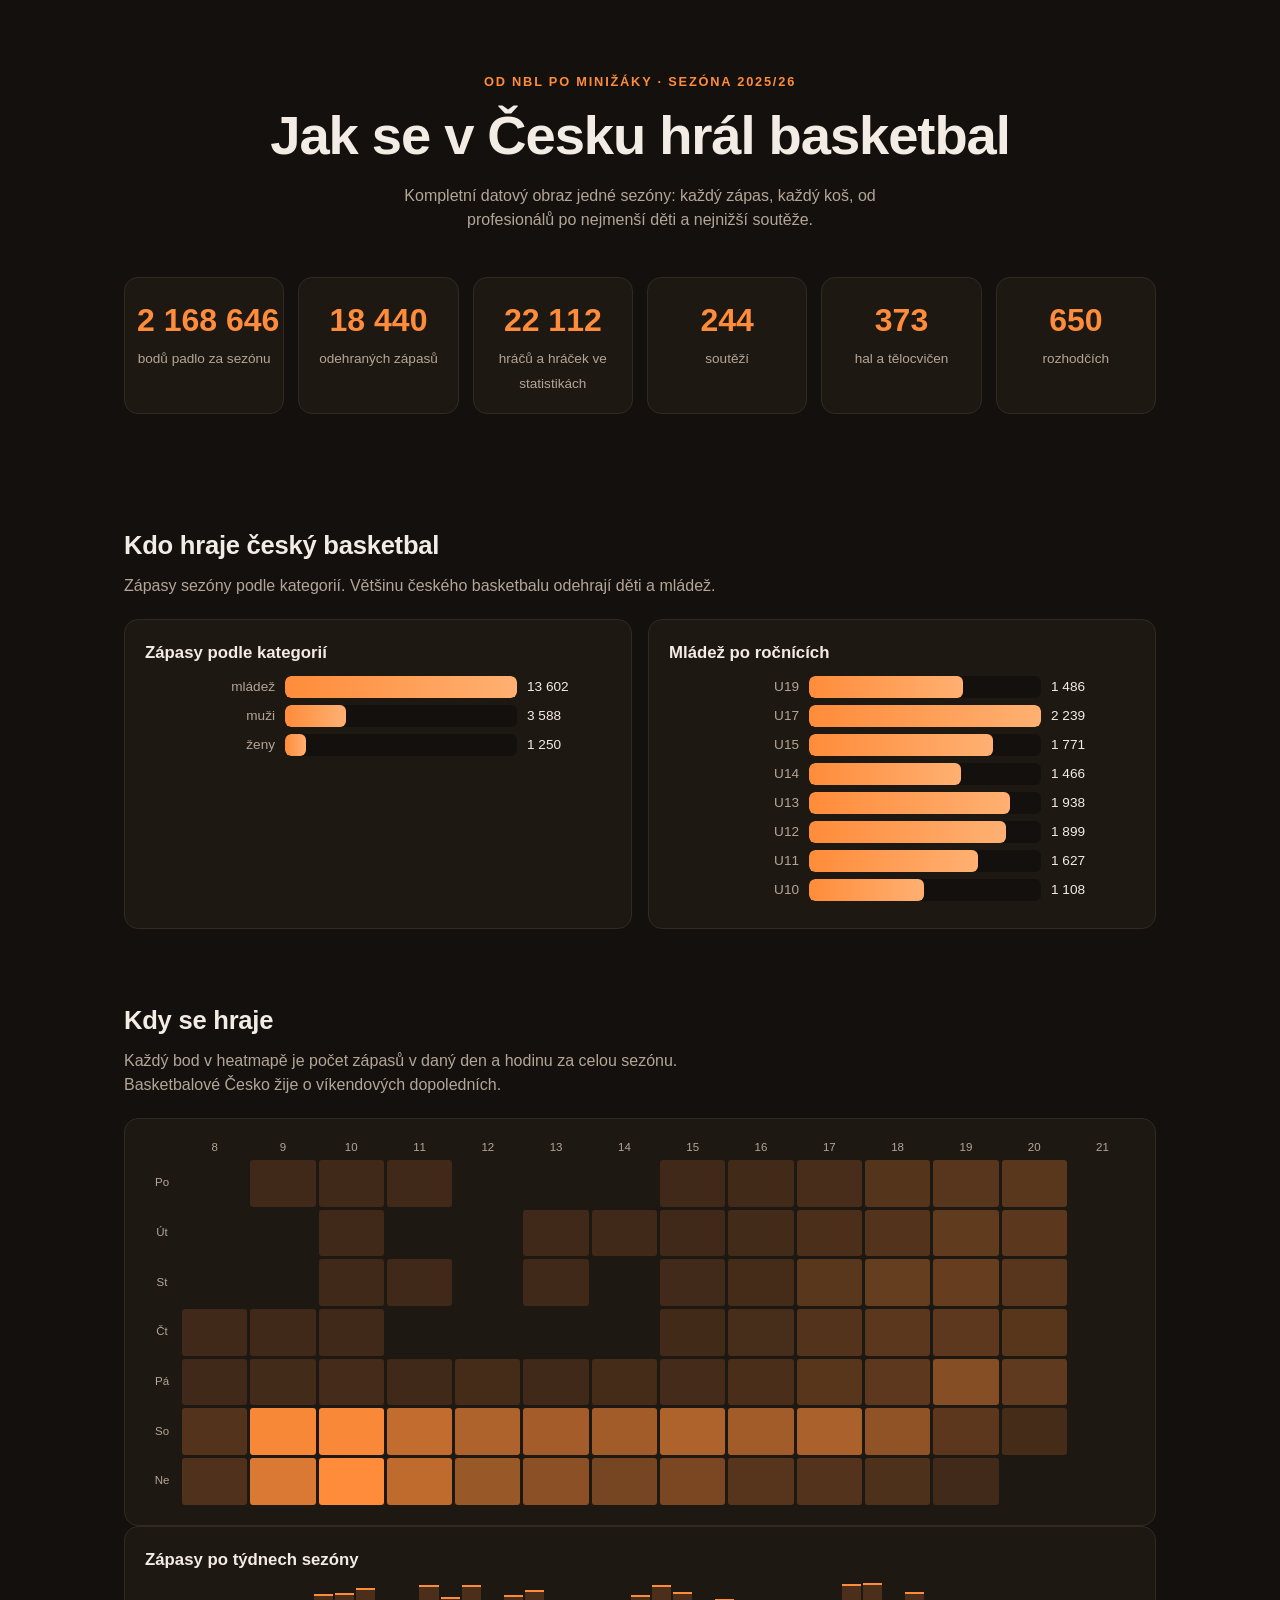
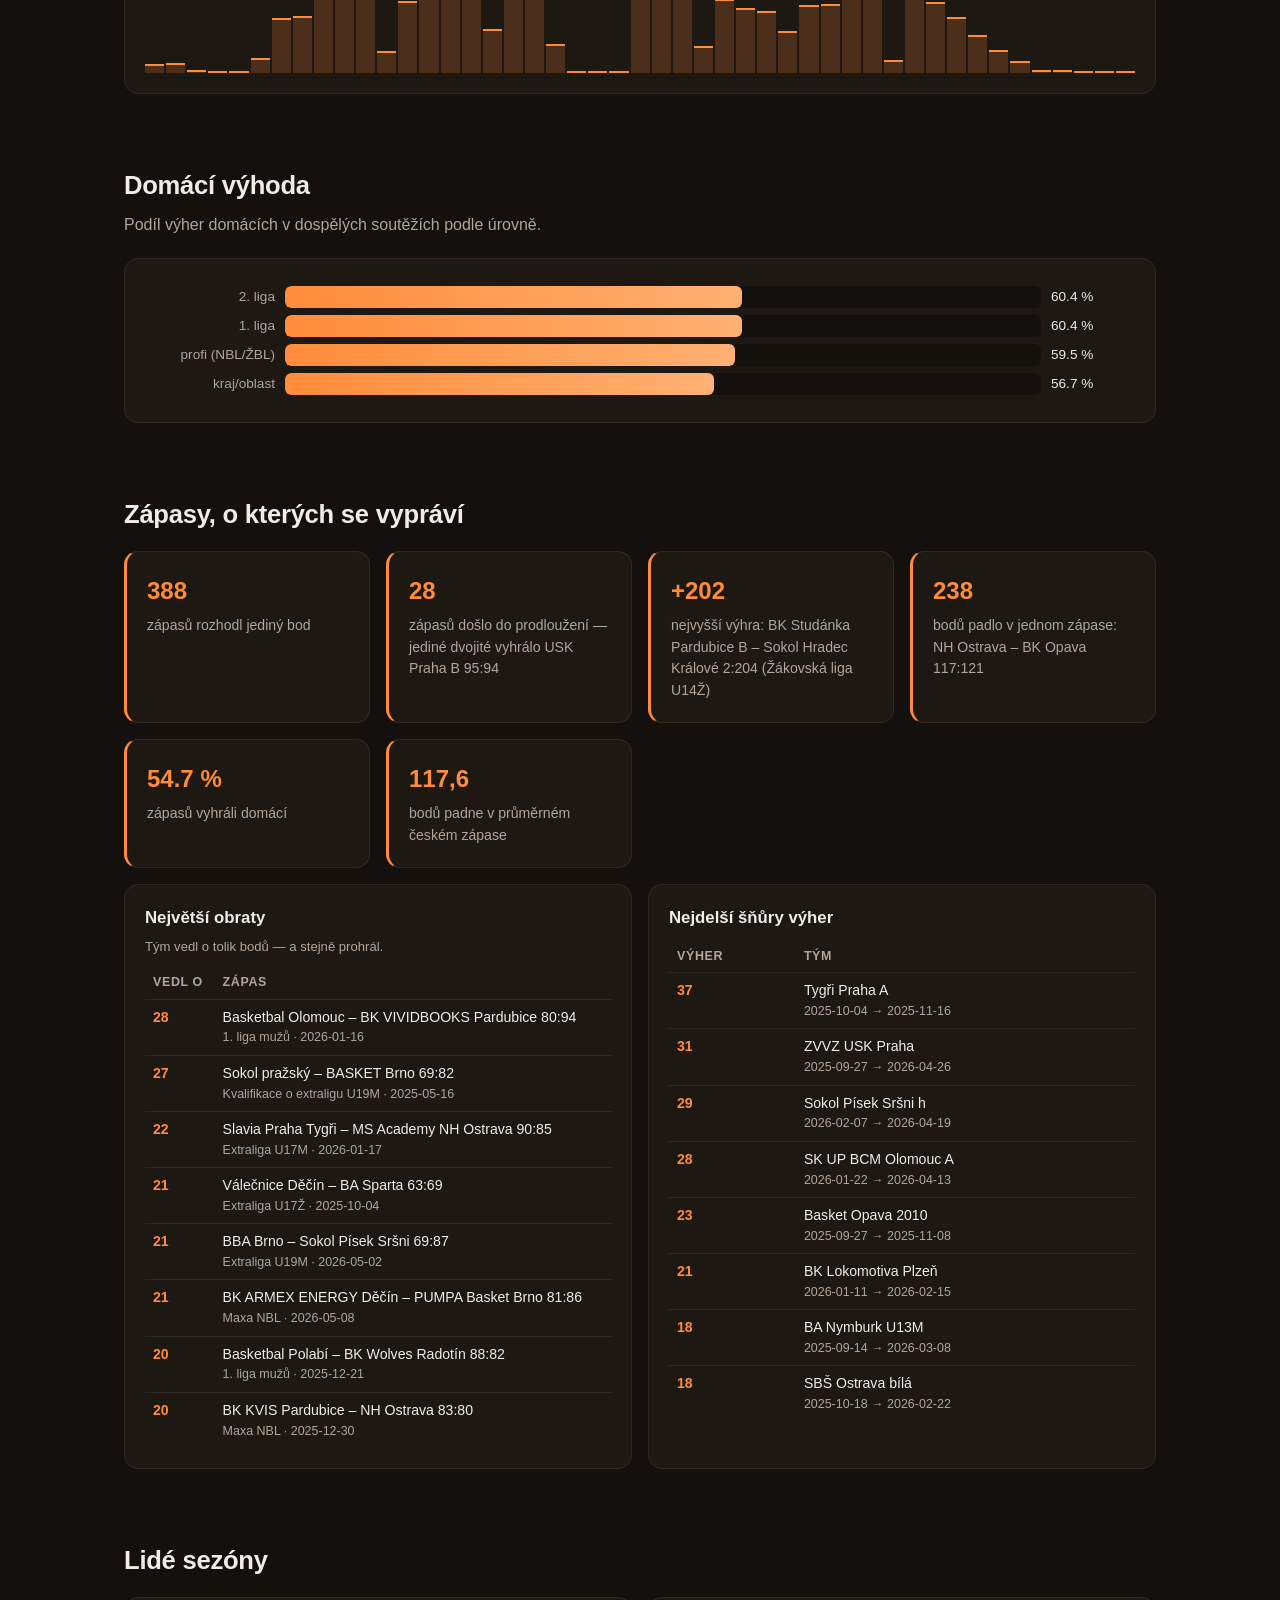
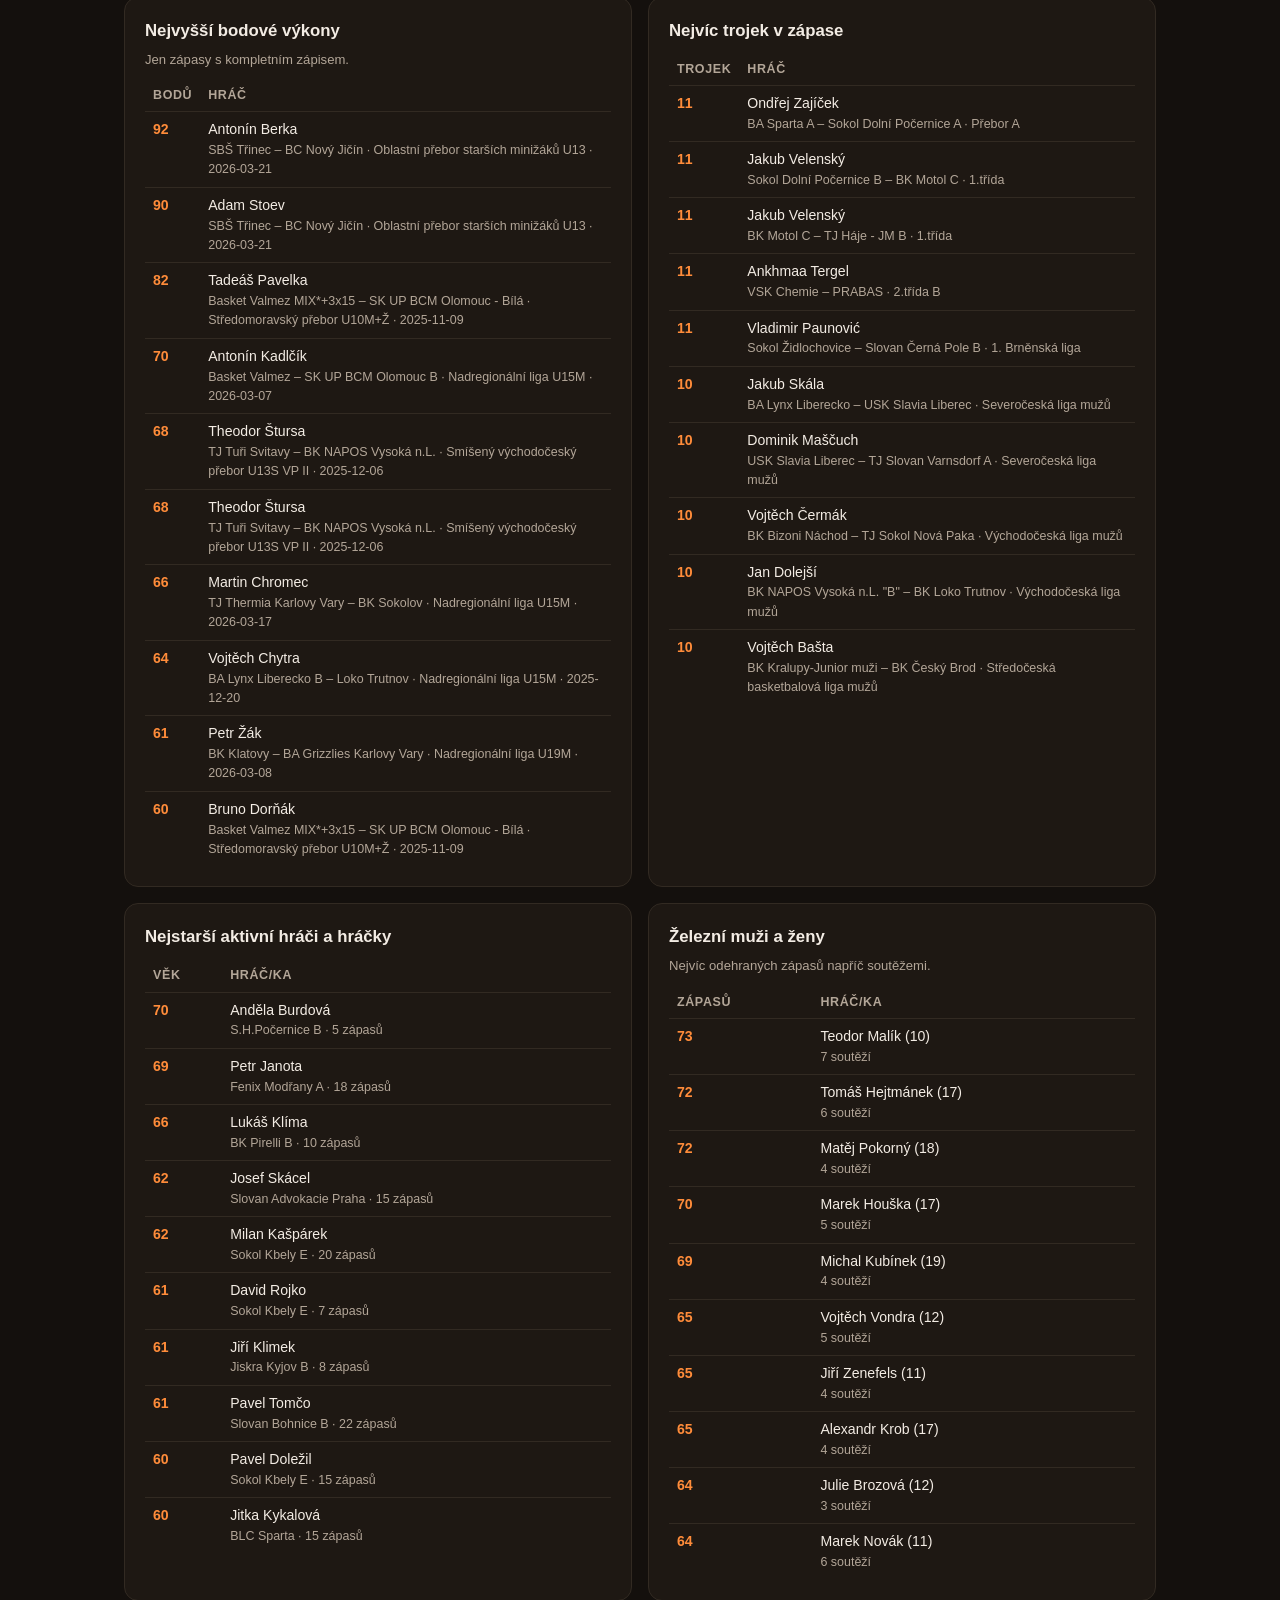
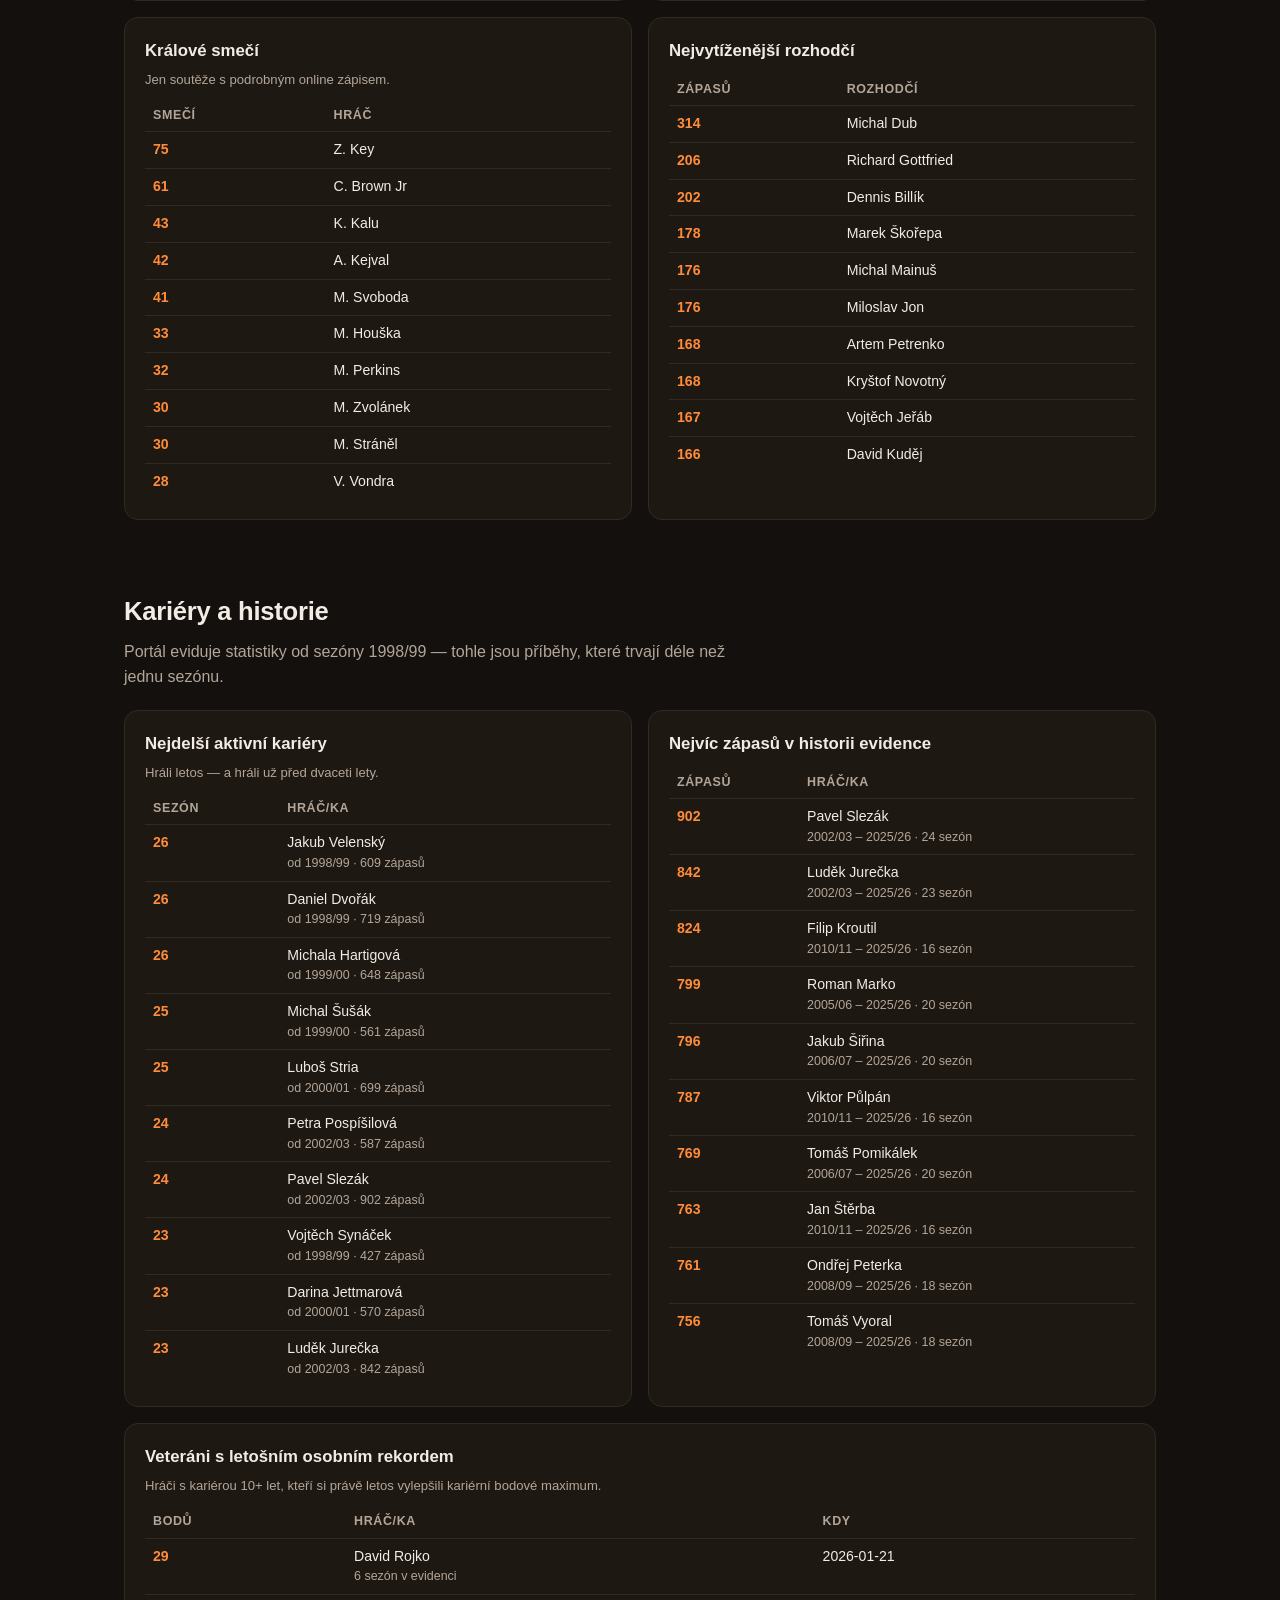
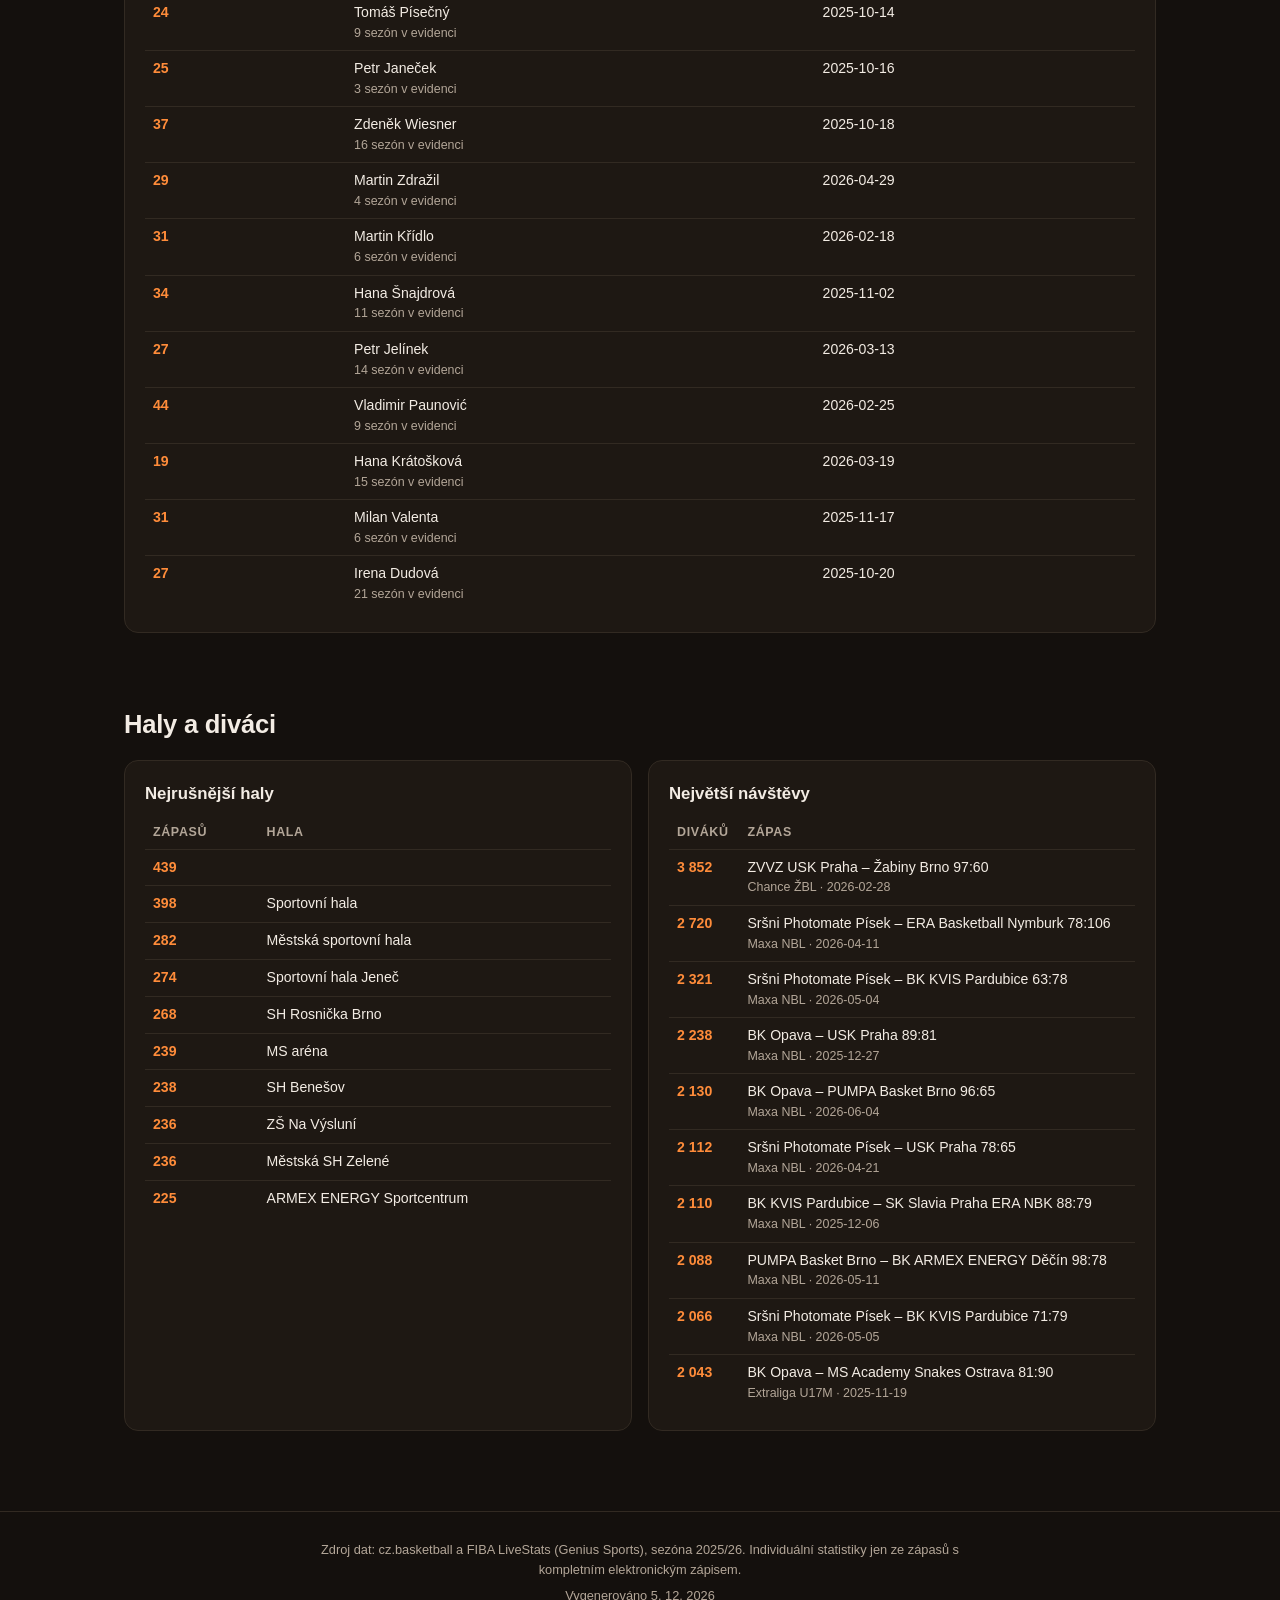
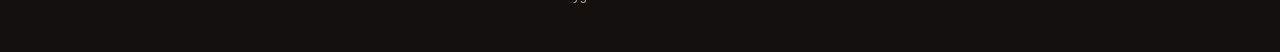
==== web/index.html @ a2c29bc5 "Hide federation-data sections until data arrives Co-Authored-By: Claude Fable 5 <noreply@anthropic.c" ====
<!DOCTYPE html>
<html lang="cs">
<head>
<meta charset="UTF-8">
<meta name="viewport" content="width=device-width, initial-scale=1">
<title>Česká basketbalová sezóna 2025/26 v datech</title>
<link rel="stylesheet" href="style.css">
</head>
<body>

<header class="hero">
  <p class="hero-kicker">Od NBL po minižáky · sezóna 2025/26</p>
  <h1>Jak se v Česku hrál basketbal</h1>
  <p class="hero-sub">Kompletní datový obraz jedné sezóny: každý zápas, každý koš,
     od profesionálů po nejmenší děti a nejnižší soutěže.</p>
  <div class="bignums" id="bignums"></div>
</header>

<main>

<section id="kategorie">
  <h2>Kdo hraje český basketbal</h2>
  <p class="section-note">Zápasy sezóny podle kategorií. Většinu českého basketbalu
     odehrají děti a mládež.</p>
  <div class="split">
    <div id="cat-bars" class="card"></div>
    <div id="youth-bars" class="card"></div>
  </div>
</section>

<section id="rytmus">
  <h2>Kdy se hraje</h2>
  <p class="section-note">Každý bod v heatmapě je počet zápasů v daný den a hodinu
     za celou sezónu. Basketbalové Česko žije o víkendových dopoledních.</p>
  <div class="card" id="heatmap"></div>
  <div class="card" id="weeks"></div>
</section>

<section id="domaci">
  <h2>Domácí výhoda</h2>
  <p class="section-note">Podíl výher domácích v dospělých soutěžích podle úrovně.</p>
  <div class="card" id="homeadv"></div>
</section>

<section id="kuriozity">
  <h2>Zápasy, o kterých se vypráví</h2>
  <div class="cards3" id="curio-cards"></div>
  <div class="split">
    <div class="card"><h3>Největší obraty</h3><p class="table-note">Tým vedl o tolik bodů — a stejně prohrál.</p><div id="tbl-obraty"></div></div>
    <div class="card"><h3>Nejdelší šňůry výher</h3><div id="tbl-snury"></div></div>
  </div>
</section>

<section id="lide">
  <h2>Lidé sezóny</h2>
  <div class="split">
    <div class="card"><h3>Nejvyšší bodové výkony</h3><p class="table-note">Jen zápasy s kompletním zápisem.</p><div id="tbl-vykony"></div></div>
    <div class="card"><h3>Nejvíc trojek v zápase</h3><div id="tbl-trojky"></div></div>
  </div>
  <div class="split">
    <div class="card"><h3>Nejstarší aktivní hráči a hráčky</h3><div id="tbl-nejstarsi"></div></div>
    <div class="card"><h3>Železní muži a ženy</h3><p class="table-note">Nejvíc odehraných zápasů napříč soutěžemi.</p><div id="tbl-zelezni"></div></div>
  </div>
  <div class="split">
    <div class="card"><h3>Králové smečí</h3><p class="table-note">Jen soutěže s podrobným online zápisem.</p><div id="tbl-smece"></div></div>
    <div class="card"><h3>Nejvytíženější rozhodčí</h3><div id="tbl-rozhodci"></div></div>
  </div>
</section>

<section id="kariery" hidden>
  <h2>Kariéry a historie</h2>
  <p class="section-note">Portál eviduje statistiky od sezóny 1998/99 — tohle jsou
     příběhy, které trvají déle než jednu sezónu.</p>
  <div class="split">
    <div class="card"><h3>Nejdelší aktivní kariéry</h3><p class="table-note">Hráli letos — a hráli už před dvaceti lety.</p><div id="tbl-kariery"></div></div>
    <div class="card"><h3>Nejvíc zápasů v historii evidence</h3><div id="tbl-historie"></div></div>
  </div>
  <div class="card" style="margin-top:16px"><h3>Veteráni s letošním osobním rekordem</h3><p class="table-note">Hráči s kariérou 10+ let, kteří si právě letos vylepšili kariérní bodové maximum.</p><div id="tbl-rekordy"></div></div>
</section>

<section id="prostredi">
  <h2>Haly a diváci</h2>
  <div class="split">
    <div class="card"><h3>Nejrušnější haly</h3><div id="tbl-haly"></div></div>
    <div class="card"><h3>Největší návštěvy</h3><div id="tbl-navstevnost"></div></div>
  </div>
</section>

<!-- Sekce čekající na data od ČBF — skrytá do doby, než data dorazí.
     Pro zobrazení smazat atribut hidden. -->
<section id="federace" class="pending" hidden>
  <h2>Připraveno na data od federace</h2>
  <p class="section-note">Tyhle kapitoly čekají na podklady z ČBF — jakmile dorazí,
     web je zobrazí.</p>
  <div class="cards3">
    <div class="card ghost"><h3>Demografie</h3><p>Registrovaní hráči podle věku, pohlaví a kraje. Kde basketbal roste a kde mizí.</p></div>
    <div class="card ghost"><h3>Přestupy</h3><p>Mapa basketbalové migrace: jak se hráči stěhují mezi kluby a kraji.</p></div>
    <div class="card ghost"><h3>Rozhodčí</h3><p>Kolik jich je, jak stárnou a kdo píská nejvíc.</p></div>
  </div>
</section>

</main>

<footer>
  <p>Zdroj dat: cz.basketball a FIBA LiveStats (Genius Sports), sezóna 2025/26.
     Individuální statistiky jen ze zápasů s kompletním elektronickým zápisem.</p>
  <p id="generated"></p>
</footer>

<script src="data.js"></script>
<script src="app.js"></script>
</body>
</html>
---- web/style.css ----
/* Česká basketbalová sezóna 2025/26 v datech */
:root {
  --bg: #14100d;
  --bg-card: #1e1813;
  --bg-ghost: #191410;
  --ink: #f3ece4;
  --ink-dim: #b3a698;
  --accent: #ff8c3a;
  --accent-soft: #ff8c3a33;
  --line: #322a22;
  --radius: 14px;
}

* { box-sizing: border-box; margin: 0; padding: 0; }

body {
  background: var(--bg);
  color: var(--ink);
  font-family: -apple-system, BlinkMacSystemFont, "Segoe UI", Roboto, sans-serif;
  line-height: 1.55;
}

/* ---------- hero ---------- */
.hero {
  max-width: 1080px;
  margin: 0 auto;
  padding: 72px 24px 40px;
  text-align: center;
}
.hero-kicker {
  color: var(--accent);
  text-transform: uppercase;
  letter-spacing: .14em;
  font-size: .8rem;
  font-weight: 700;
  margin-bottom: 14px;
}
.hero h1 {
  font-size: clamp(2rem, 5vw, 3.4rem);
  line-height: 1.1;
  letter-spacing: -.02em;
}
.hero-sub {
  color: var(--ink-dim);
  max-width: 560px;
  margin: 18px auto 0;
}
.bignums {
  display: grid;
  grid-template-columns: repeat(auto-fit, minmax(150px, 1fr));
  gap: 14px;
  margin-top: 44px;
}
.bignum {
  background: var(--bg-card);
  border: 1px solid var(--line);
  border-radius: var(--radius);
  padding: 18px 12px;
}
.bignum b {
  display: block;
  font-size: clamp(1.4rem, 2.6vw, 2rem);
  color: var(--accent);
  font-variant-numeric: tabular-nums;
}
.bignum span { color: var(--ink-dim); font-size: .85rem; }

/* ---------- sekce ---------- */
main { max-width: 1080px; margin: 0 auto; padding: 0 24px 80px; }
section { margin-top: 72px; }
h2 { font-size: 1.6rem; letter-spacing: -.01em; }
.section-note { color: var(--ink-dim); margin: 8px 0 20px; max-width: 640px; }
h3 { font-size: 1.05rem; margin-bottom: 10px; }
.table-note { color: var(--ink-dim); font-size: .82rem; margin: -4px 0 10px; }

.card {
  background: var(--bg-card);
  border: 1px solid var(--line);
  border-radius: var(--radius);
  padding: 20px;
}
.split {
  display: grid;
  grid-template-columns: 1fr 1fr;
  gap: 16px;
  margin-top: 16px;
}
.cards3 {
  display: grid;
  grid-template-columns: repeat(auto-fit, minmax(240px, 1fr));
  gap: 16px;
  margin-top: 16px;
}
@media (max-width: 760px) { .split { grid-template-columns: 1fr; } }

/* ---------- bar chart ---------- */
.bar-row { display: grid; grid-template-columns: 130px 1fr 84px; gap: 10px; align-items: center; margin: 7px 0; }
.bar-label { font-size: .85rem; color: var(--ink-dim); text-align: right; overflow: hidden; text-overflow: ellipsis; white-space: nowrap; }
.bar-track { background: var(--bg); border-radius: 6px; height: 22px; overflow: hidden; }
.bar-fill { background: linear-gradient(90deg, var(--accent), #ffb072); height: 100%; border-radius: 6px; min-width: 2px; }
.bar-value { font-size: .85rem; font-variant-numeric: tabular-nums; }

/* ---------- heatmapa ---------- */
.heat-grid { display: grid; gap: 3px; font-size: .72rem; }
.heat-cell { aspect-ratio: 1.4; border-radius: 3px; background: var(--bg); }
.heat-label { color: var(--ink-dim); display: flex; align-items: center; justify-content: center; }

/* ---------- tabulky ---------- */
table { width: 100%; border-collapse: collapse; font-size: .88rem; }
th { text-align: left; color: var(--ink-dim); font-weight: 600; font-size: .78rem; text-transform: uppercase; letter-spacing: .05em; padding: 6px 8px; border-bottom: 1px solid var(--line); }
td { padding: 7px 8px; border-bottom: 1px solid var(--line); vertical-align: top; }
tr:last-child td { border-bottom: none; }
td.num { font-variant-numeric: tabular-nums; color: var(--accent); font-weight: 700; white-space: nowrap; }
td .sub { display: block; color: var(--ink-dim); font-size: .78rem; }

/* ---------- kuriozity karty ---------- */
.curio { border-left: 3px solid var(--accent); }
.curio b { font-size: 1.5rem; color: var(--accent); }
.curio p { color: var(--ink-dim); font-size: .88rem; margin-top: 6px; }

/* ---------- placeholder sekce ---------- */
.ghost { background: var(--bg-ghost); border-style: dashed; }
.ghost p { color: var(--ink-dim); font-size: .88rem; }
.pending h2::after { content: " ⏳"; }

footer {
  border-top: 1px solid var(--line);
  color: var(--ink-dim);
  font-size: .8rem;
  text-align: center;
  padding: 28px 24px 40px;
}
footer p { max-width: 640px; margin: 0 auto 6px; }
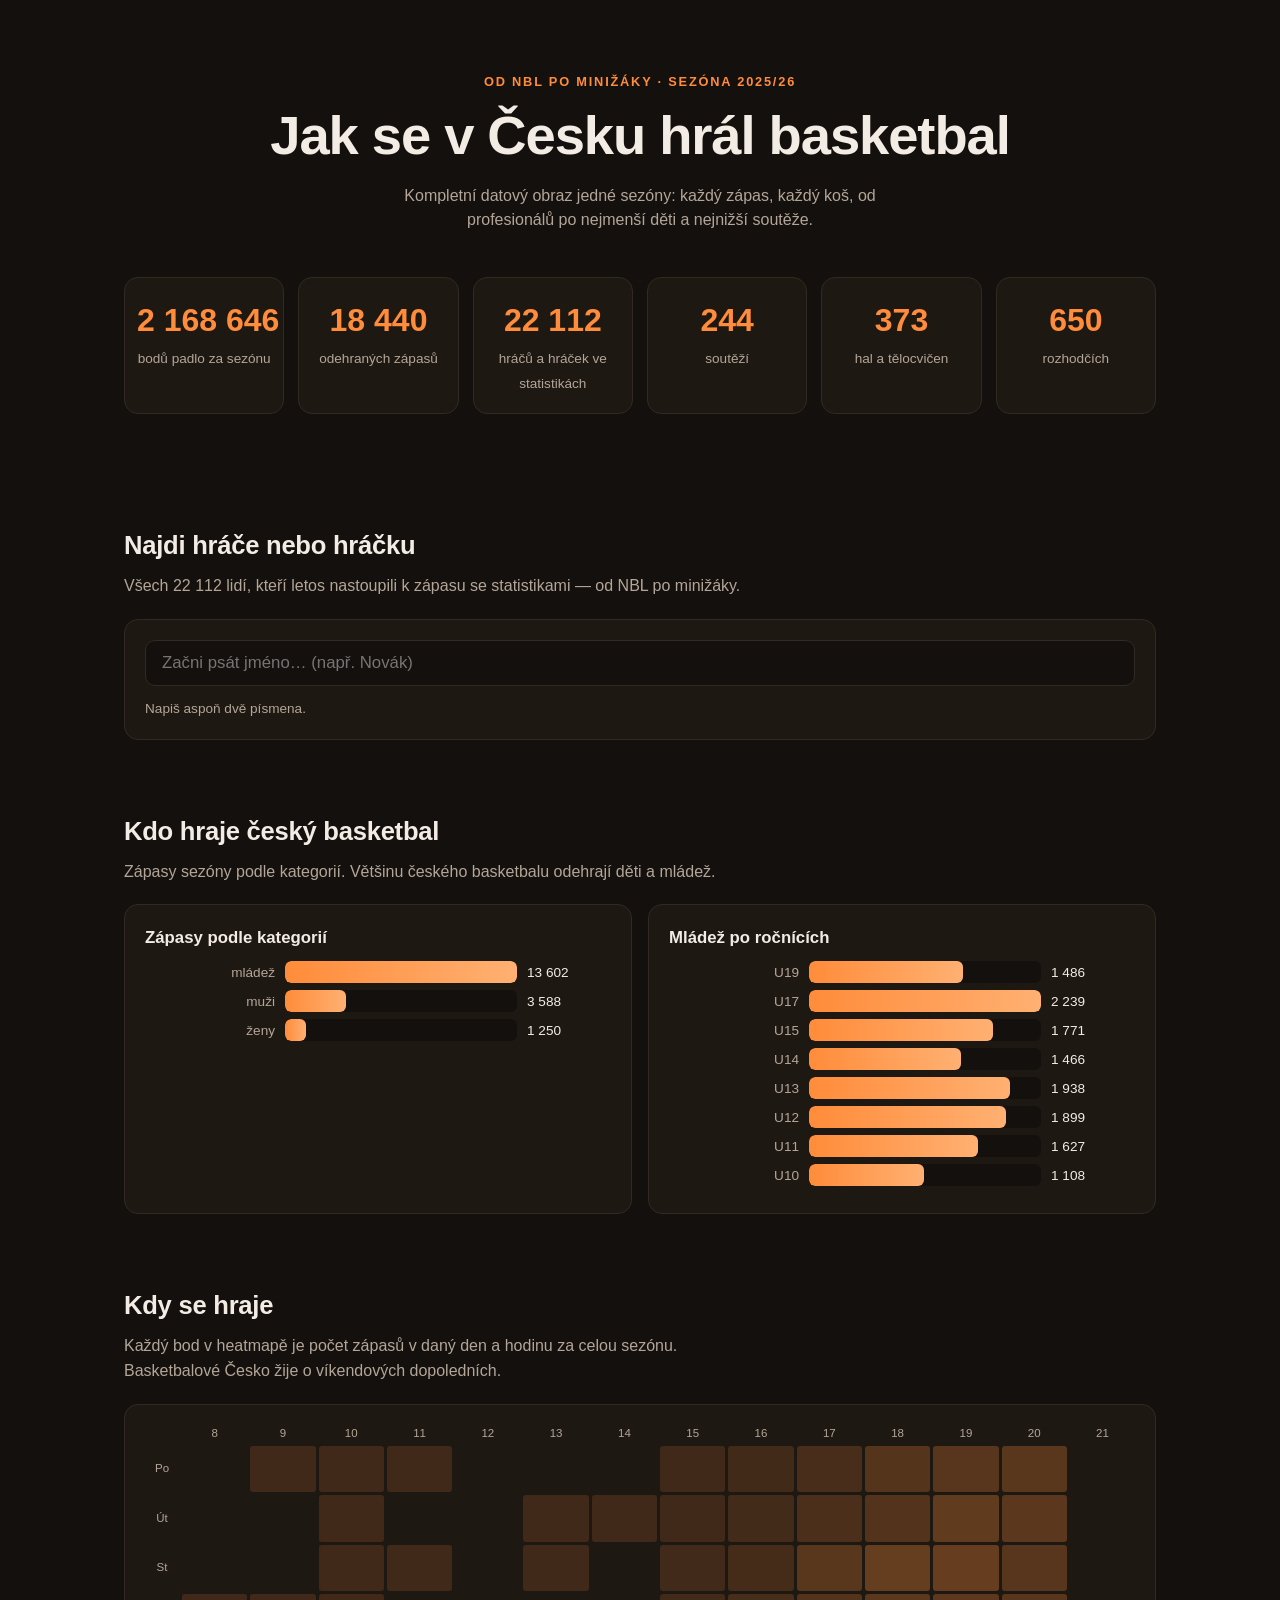
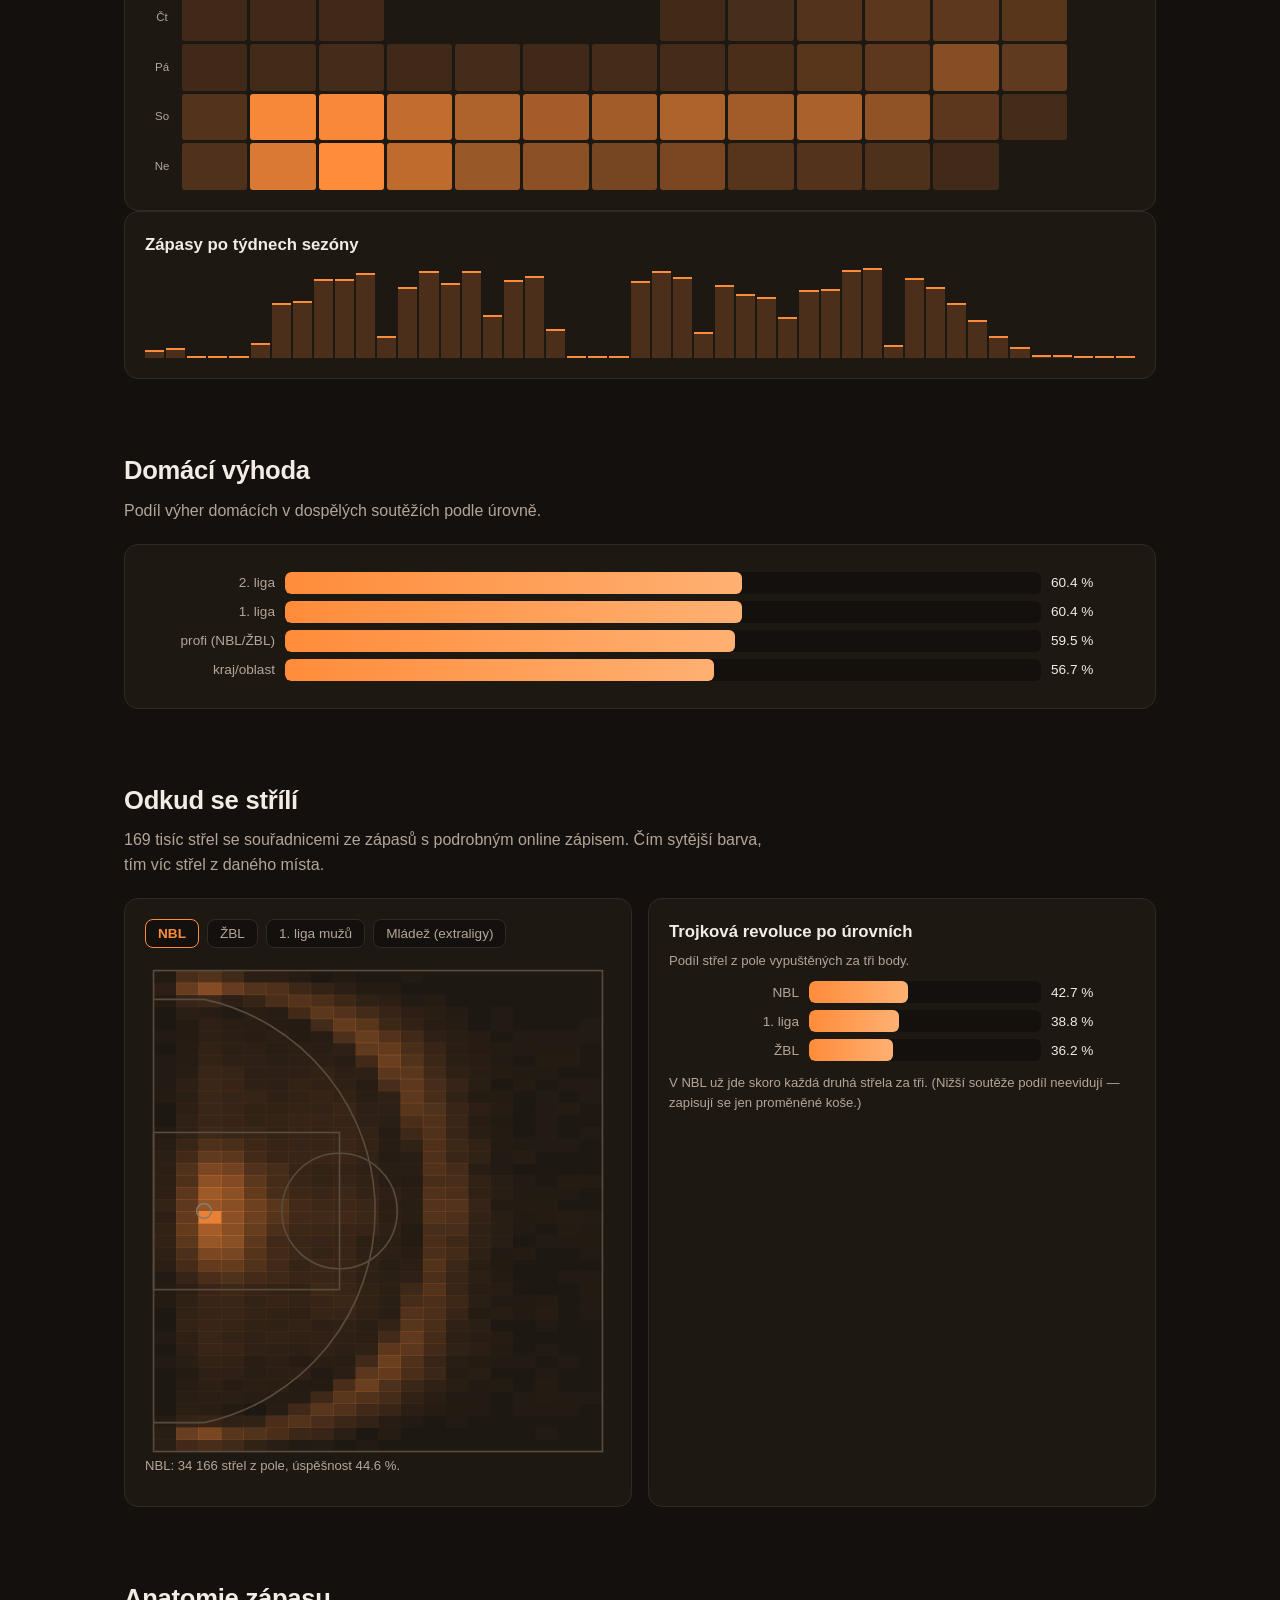
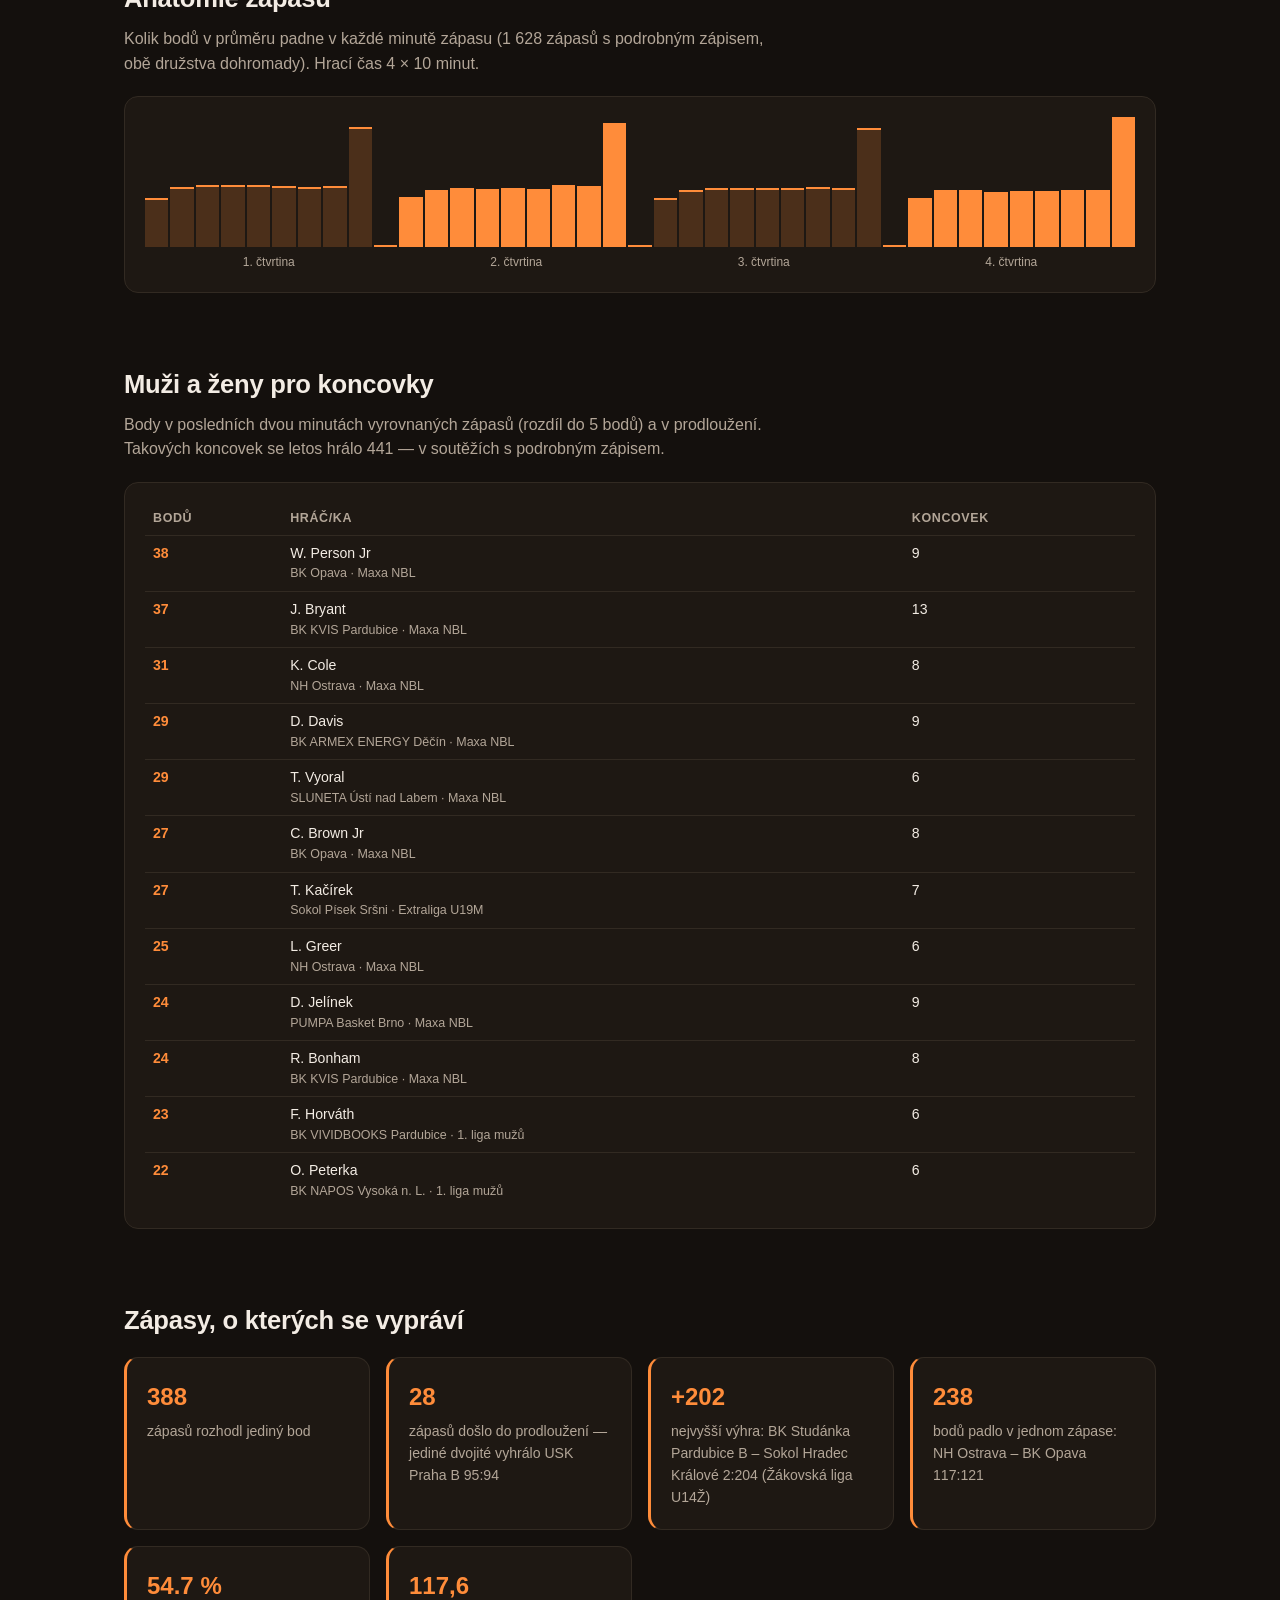
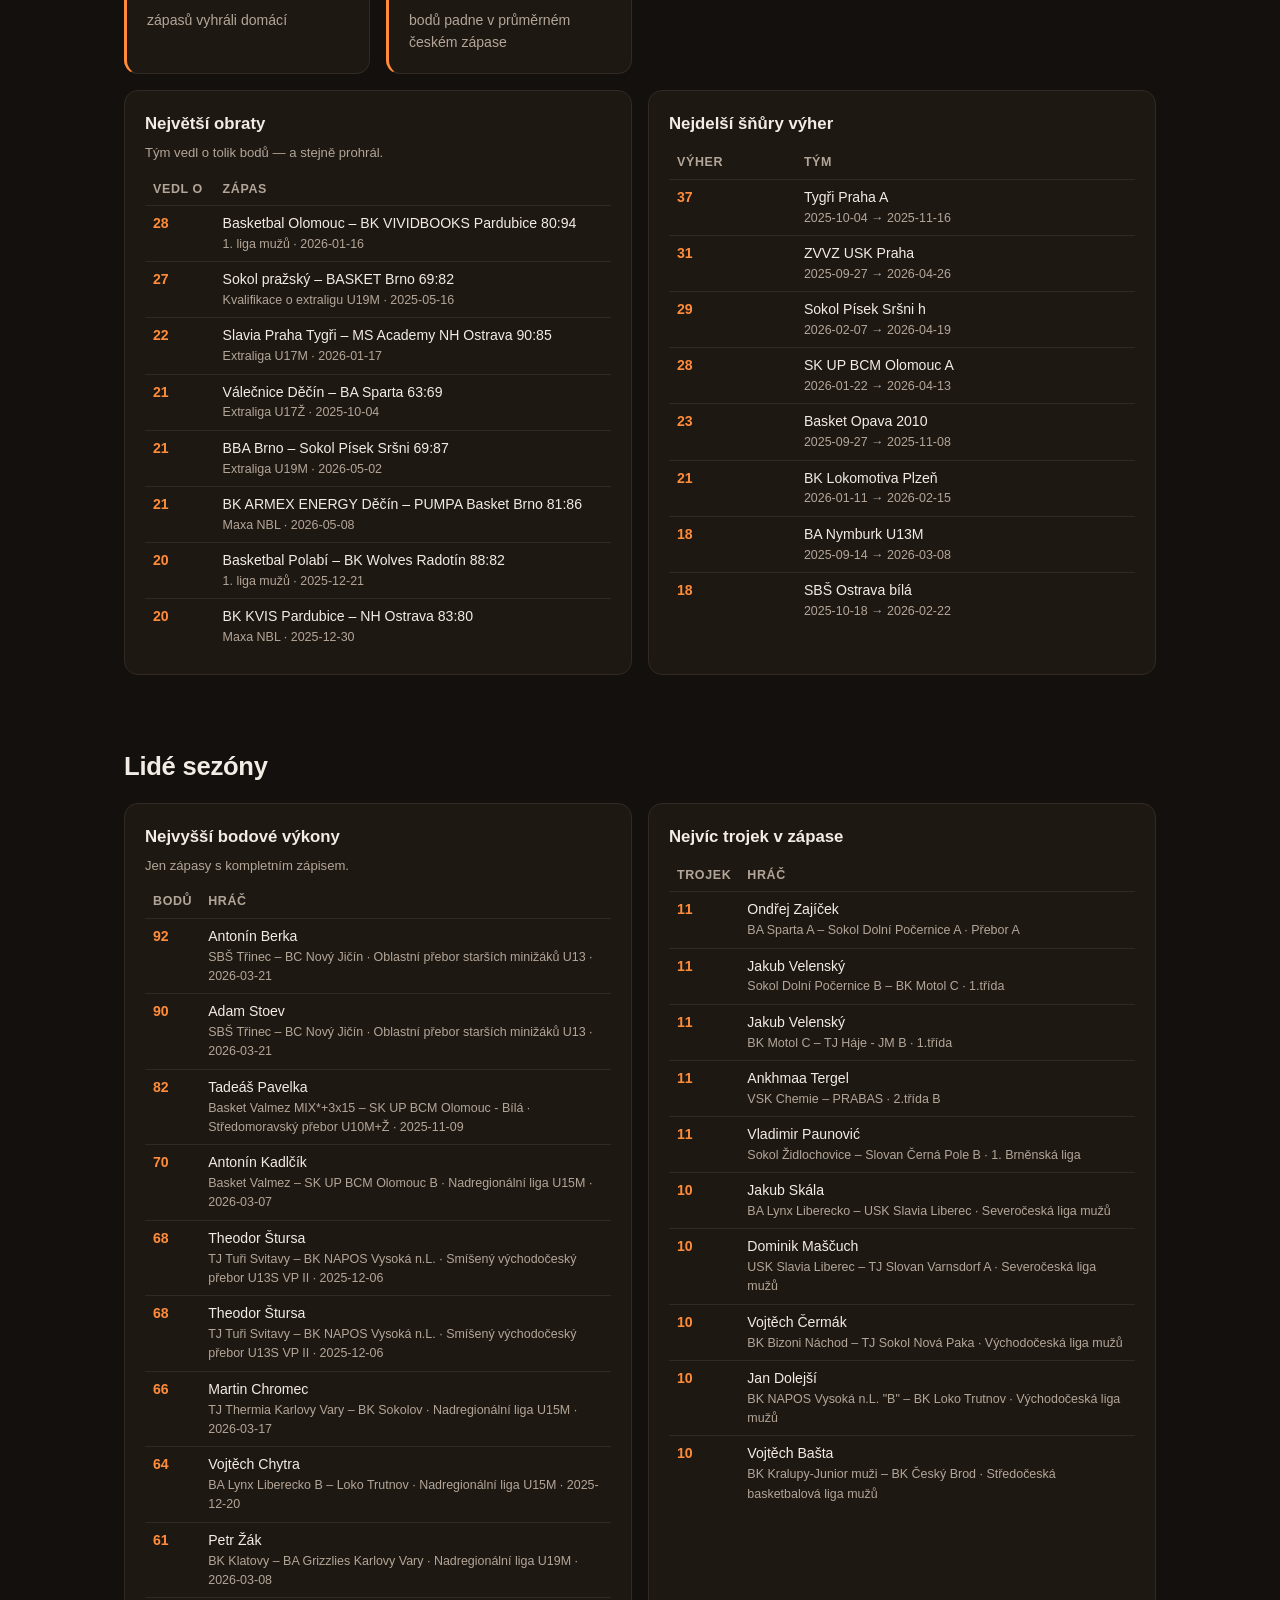
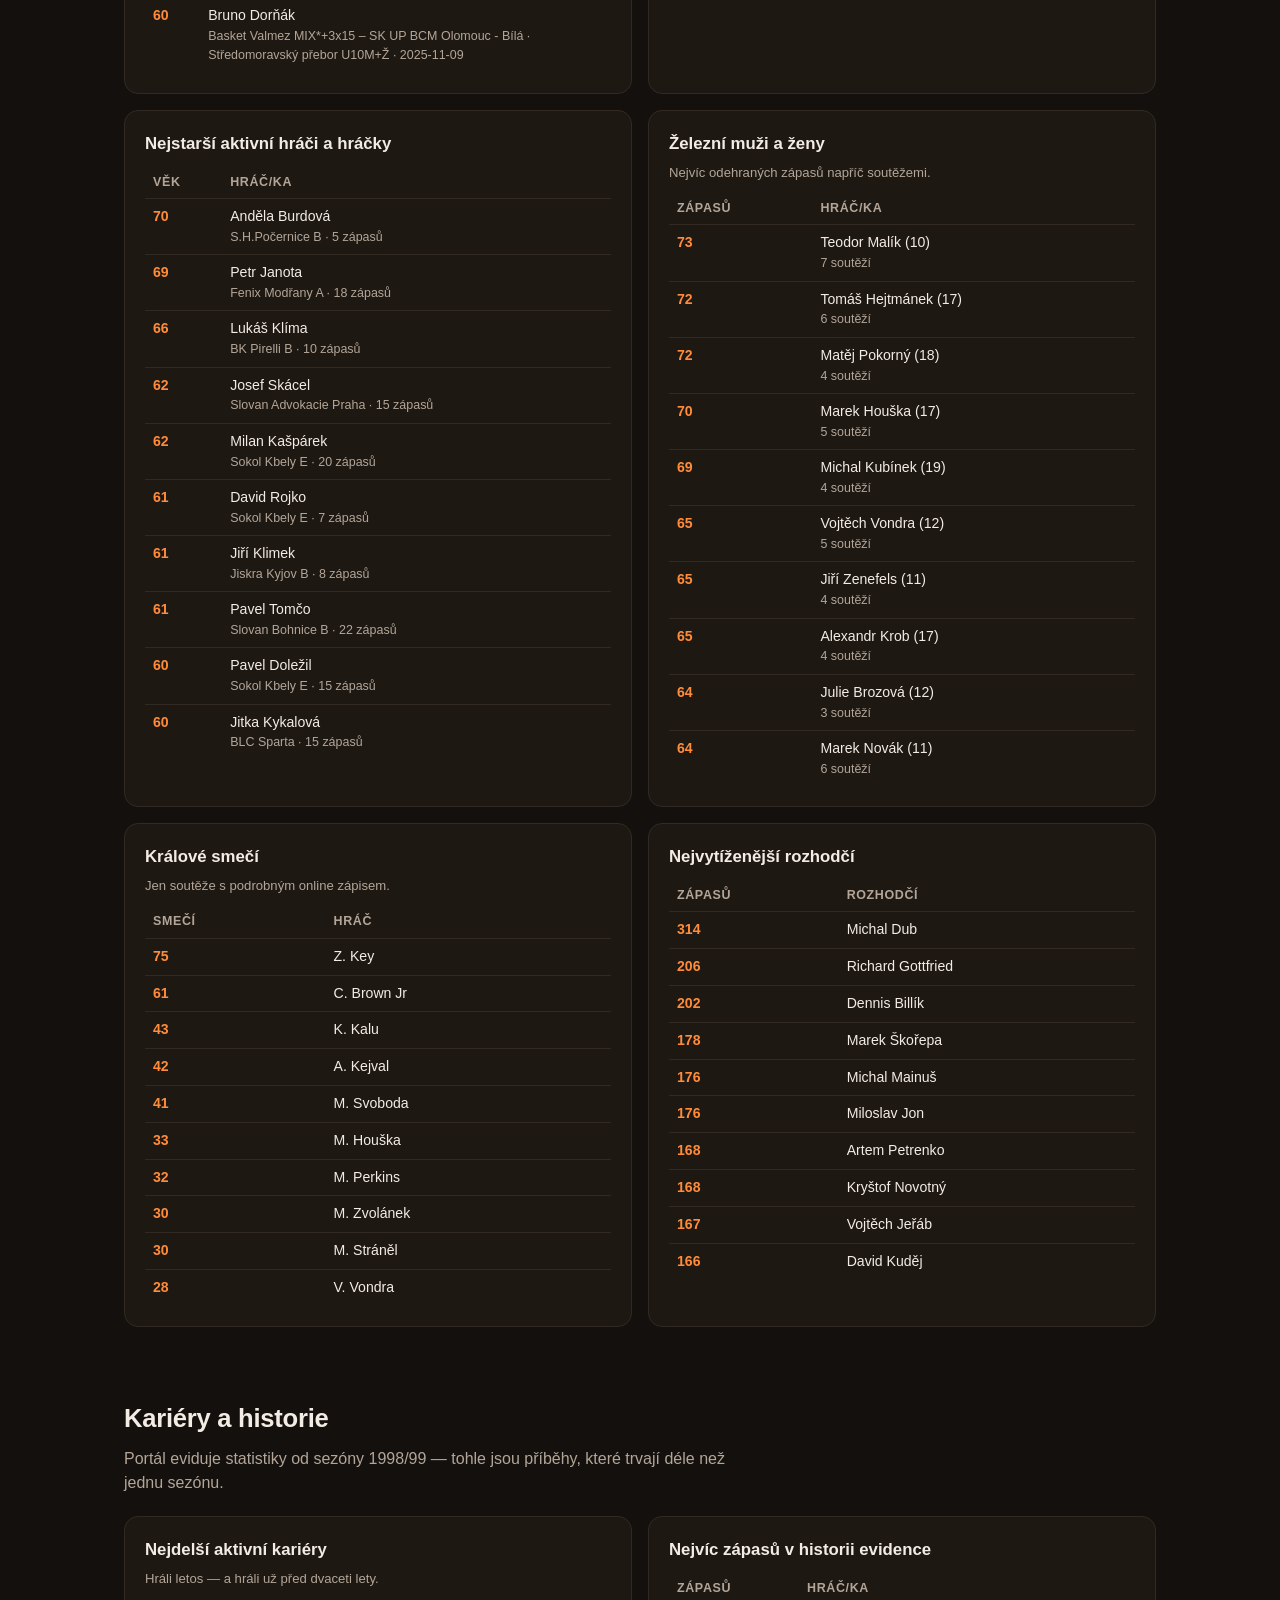
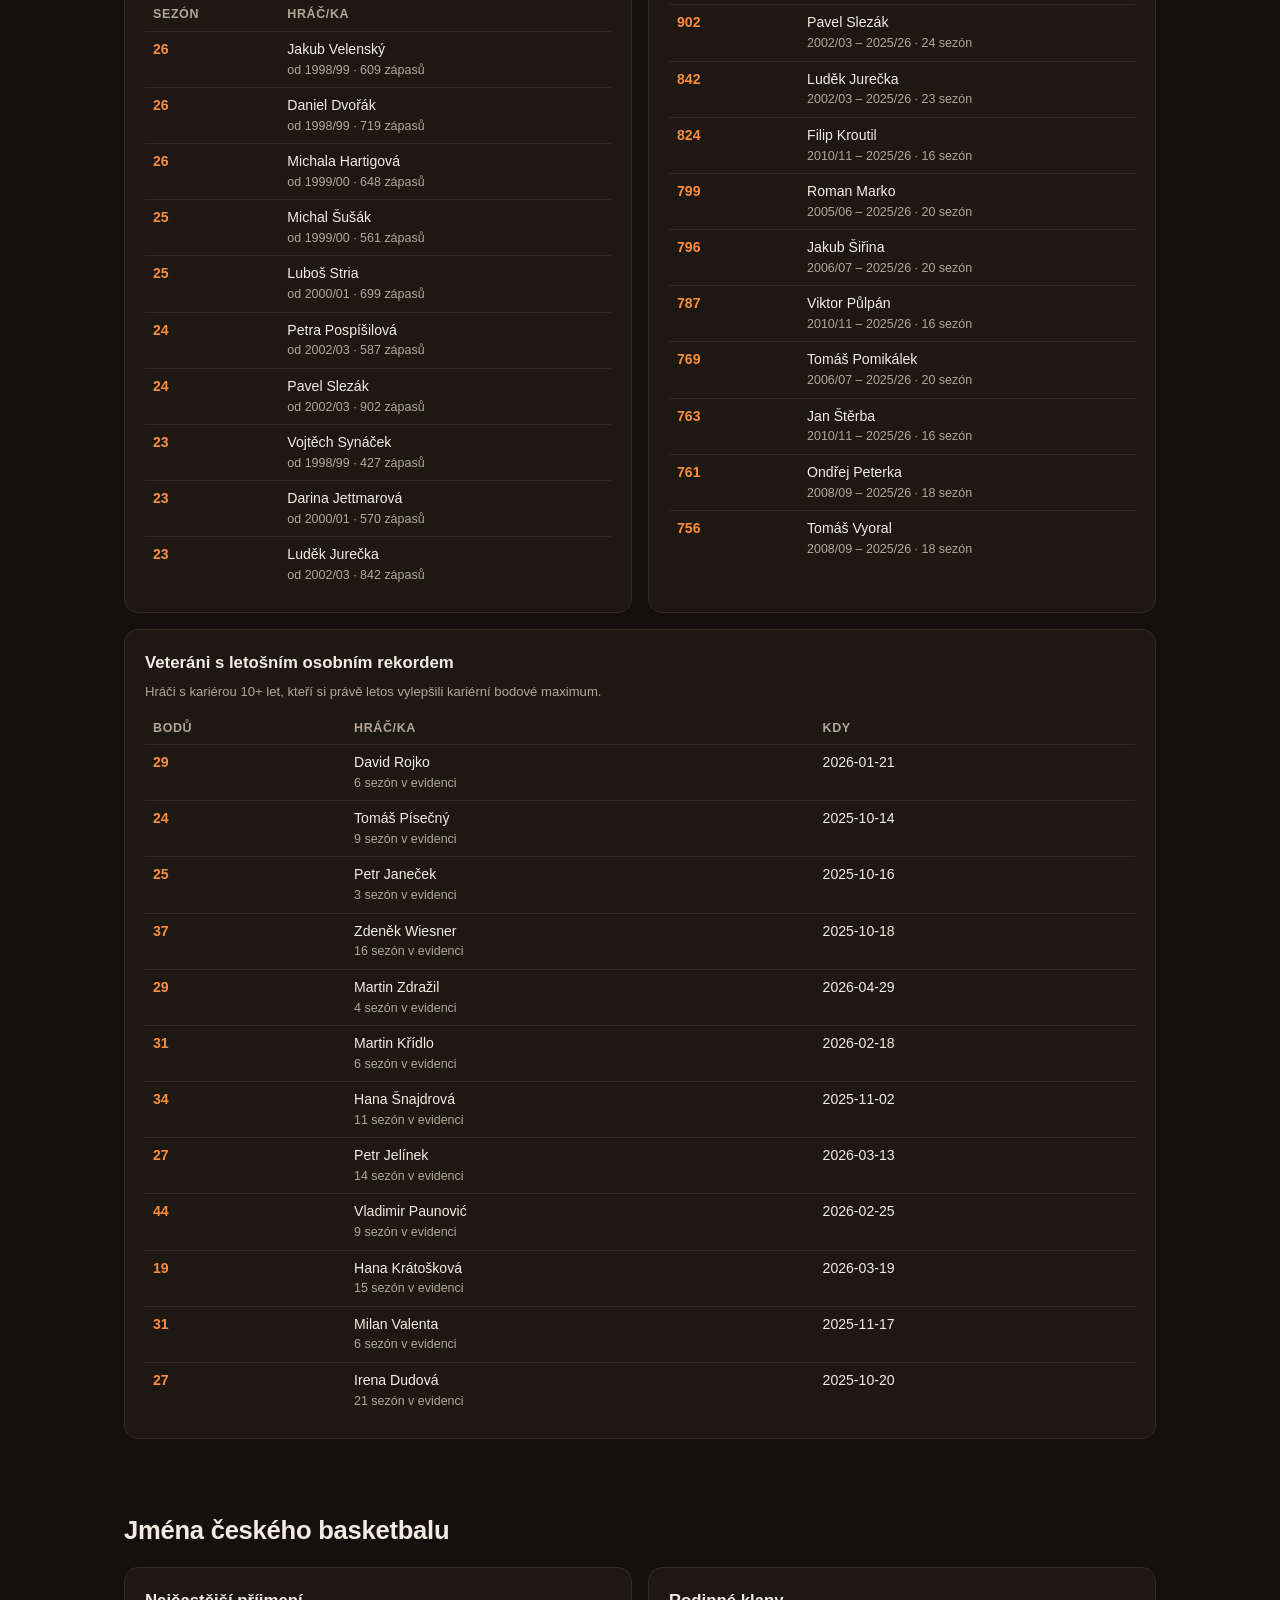
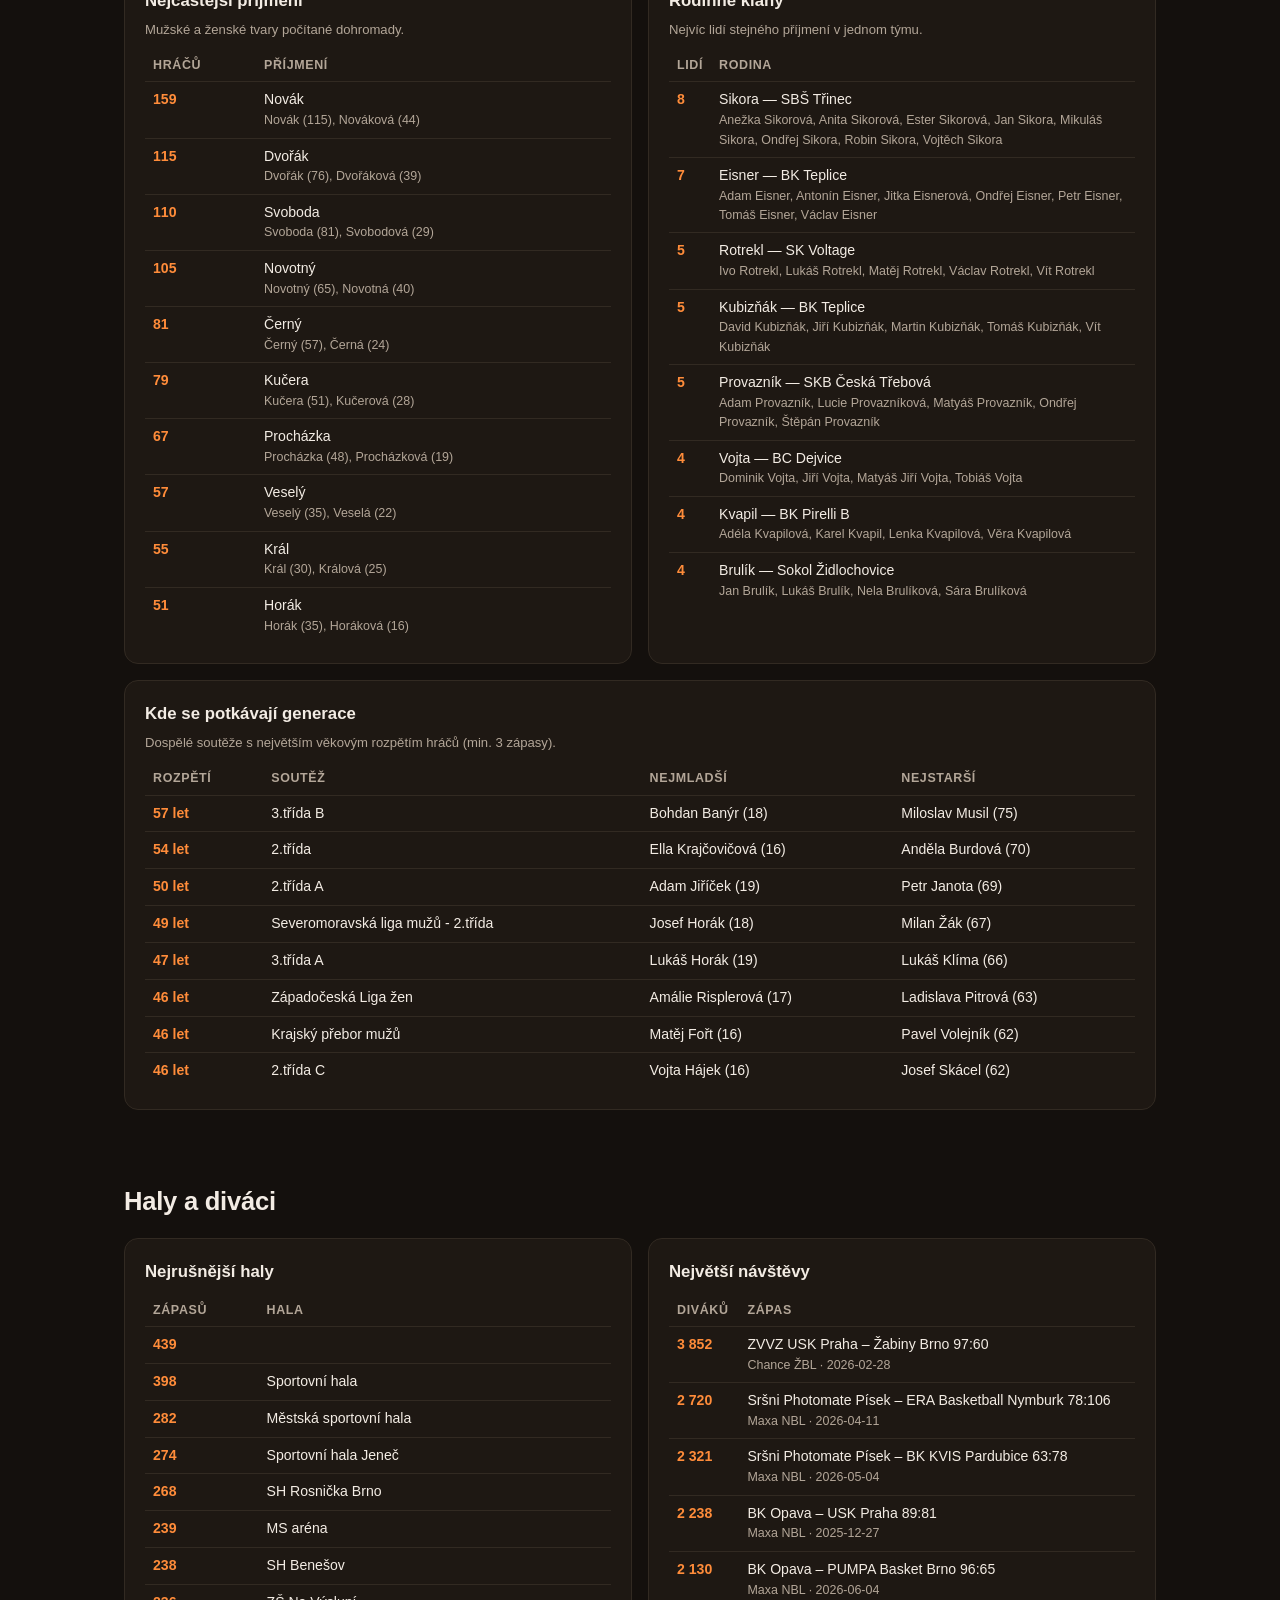
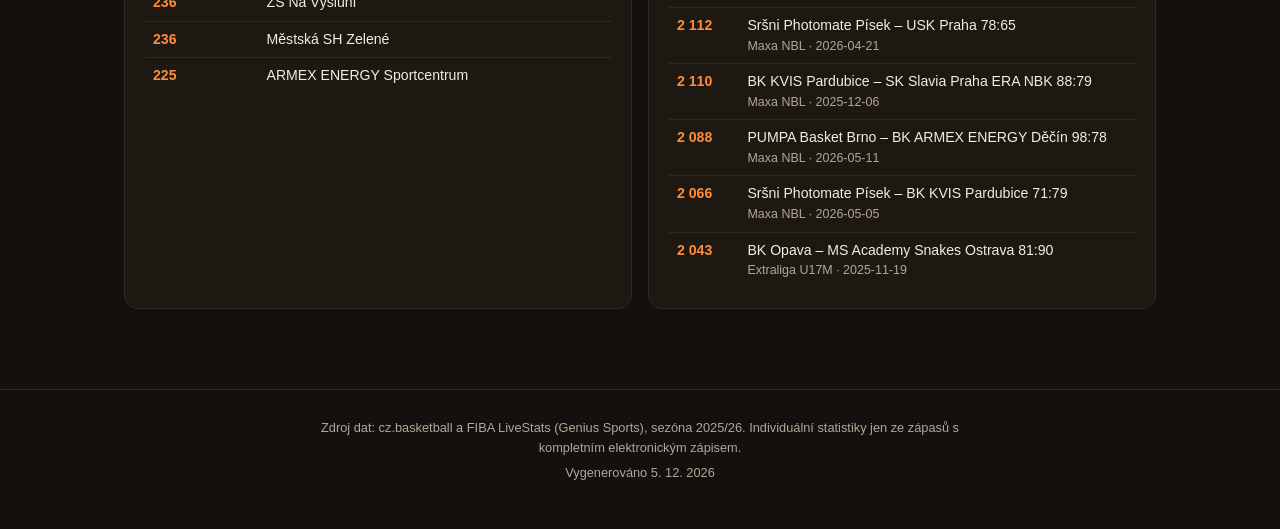
==== commit 4b3d1169: "Add search, shot maps, clutch, game anatomy, names and age spans Co-Authored-By: Claude Fable 5 <nor" ====
--- a/web/index.html
+++ b/web/index.html
@@ -17,6 +17,16 @@
 </header>
 
 <main>
+
+<section id="hledani">
+  <h2>Najdi hráče nebo hráčku</h2>
+  <p class="section-note">Všech 22 112 lidí, kteří letos nastoupili k zápasu se
+     statistikami — od NBL po minižáky.</p>
+  <div class="card">
+    <input id="search-input" type="search" placeholder="Začni psát jméno… (např. Novák)" autocomplete="off">
+    <div id="search-results"></div>
+  </div>
+</section>
 
 <section id="kategorie">
   <h2>Kdo hraje český basketbal</h2>
@@ -40,6 +50,38 @@
   <h2>Domácí výhoda</h2>
   <p class="section-note">Podíl výher domácích v dospělých soutěžích podle úrovně.</p>
   <div class="card" id="homeadv"></div>
+</section>
+
+<section id="strelba">
+  <h2>Odkud se střílí</h2>
+  <p class="section-note">169 tisíc střel se souřadnicemi ze zápasů s podrobným
+     online zápisem. Čím sytější barva, tím víc střel z daného místa.</p>
+  <div class="split">
+    <div class="card">
+      <div id="shotmap-buttons" class="btn-row"></div>
+      <div id="shotmap"></div>
+      <p class="table-note" id="shotmap-note"></p>
+    </div>
+    <div class="card">
+      <h3>Trojková revoluce po úrovních</h3>
+      <p class="table-note">Podíl střel z pole vypuštěných za tři body.</p>
+      <div id="threes-bars"></div>
+      <p class="table-note" style="margin-top:12px">V NBL už jde skoro každá druhá
+         střela za tři. (Nižší soutěže podíl neevidují — zapisují se jen proměněné koše.)</p>
+    </div>
+  </div>
+</section>
+
+<section id="prubeh">
+  <h2>Anatomie zápasu</h2>
+  <p class="section-note" id="anatomy-note"></p>
+  <div class="card" id="anatomy"></div>
+</section>
+
+<section id="koncovky">
+  <h2>Muži a ženy pro koncovky</h2>
+  <p class="section-note" id="clutch-note"></p>
+  <div class="card"><div id="tbl-clutch"></div></div>
 </section>
 
 <section id="kuriozity">
@@ -78,6 +120,19 @@
   <div class="card" style="margin-top:16px"><h3>Veteráni s letošním osobním rekordem</h3><p class="table-note">Hráči s kariérou 10+ let, kteří si právě letos vylepšili kariérní bodové maximum.</p><div id="tbl-rekordy"></div></div>
 </section>
 
+<section id="jmena">
+  <h2>Jména českého basketbalu</h2>
+  <div class="split">
+    <div class="card"><h3>Nejčastější příjmení</h3><p class="table-note">Mužské a ženské tvary počítané dohromady.</p><div id="tbl-prijmeni"></div></div>
+    <div class="card"><h3>Rodinné klany</h3><p class="table-note">Nejvíc lidí stejného příjmení v jednom týmu.</p><div id="tbl-klany"></div></div>
+  </div>
+  <div class="card" style="margin-top:16px">
+    <h3>Kde se potkávají generace</h3>
+    <p class="table-note">Dospělé soutěže s největším věkovým rozpětím hráčů (min. 3 zápasy).</p>
+    <div id="tbl-rozpeti"></div>
+  </div>
+</section>
+
 <section id="prostredi">
   <h2>Haly a diváci</h2>
   <div class="split">
--- a/web/style.css
+++ b/web/style.css
@@ -123,6 +123,35 @@
 .ghost p { color: var(--ink-dim); font-size: .88rem; }
 .pending h2::after { content: " ⏳"; }
 
+/* ---------- vyhledávání ---------- */
+#search-input {
+  width: 100%;
+  background: var(--bg);
+  border: 1px solid var(--line);
+  border-radius: 10px;
+  color: var(--ink);
+  font-size: 1.05rem;
+  padding: 12px 16px;
+  outline: none;
+}
+#search-input:focus { border-color: var(--accent); }
+#search-results { margin-top: 12px; }
+#search-results .hint { color: var(--ink-dim); font-size: .85rem; }
+
+/* ---------- střelecká mapa ---------- */
+.btn-row { display: flex; flex-wrap: wrap; gap: 8px; margin-bottom: 14px; }
+.btn-row button {
+  background: var(--bg);
+  border: 1px solid var(--line);
+  border-radius: 8px;
+  color: var(--ink-dim);
+  font-size: .85rem;
+  padding: 6px 12px;
+  cursor: pointer;
+}
+.btn-row button.active { border-color: var(--accent); color: var(--accent); font-weight: 700; }
+#shotmap svg { width: 100%; height: auto; display: block; }
+
 footer {
   border-top: 1px solid var(--line);
   color: var(--ink-dim);
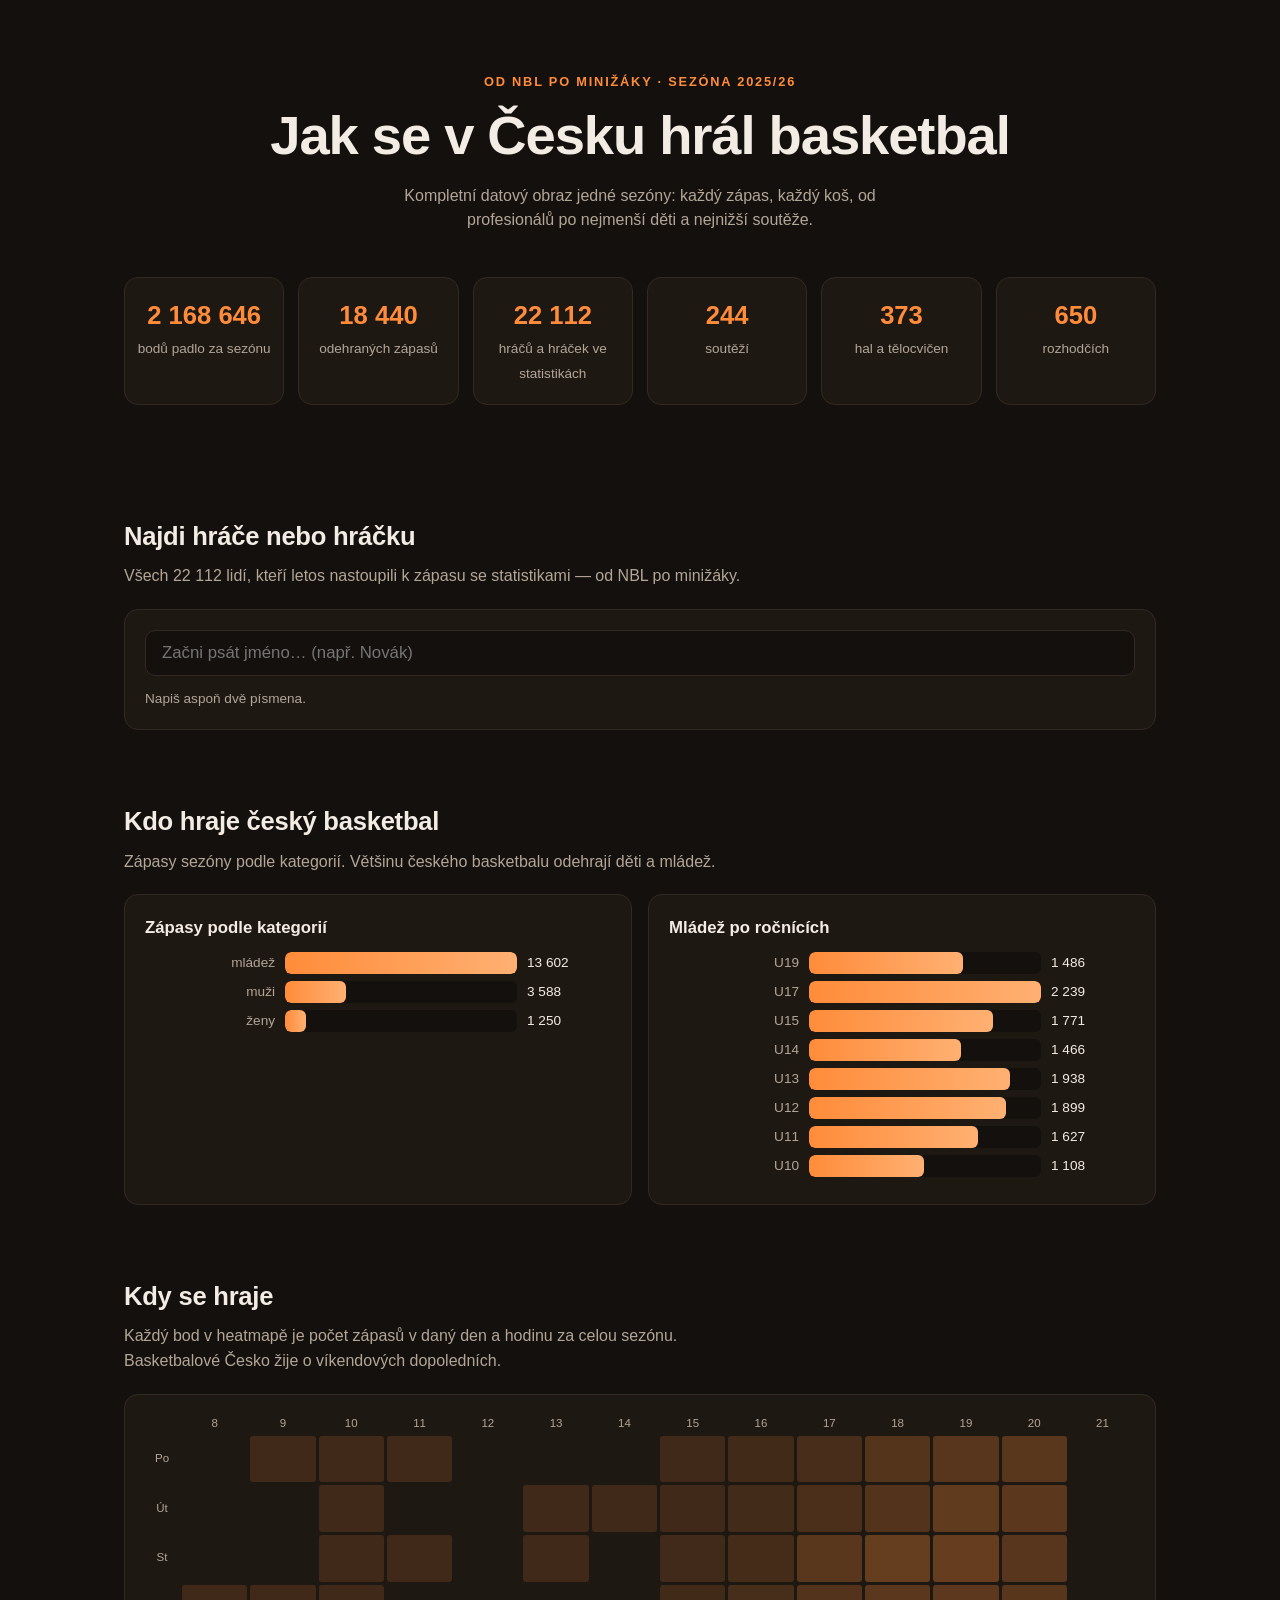
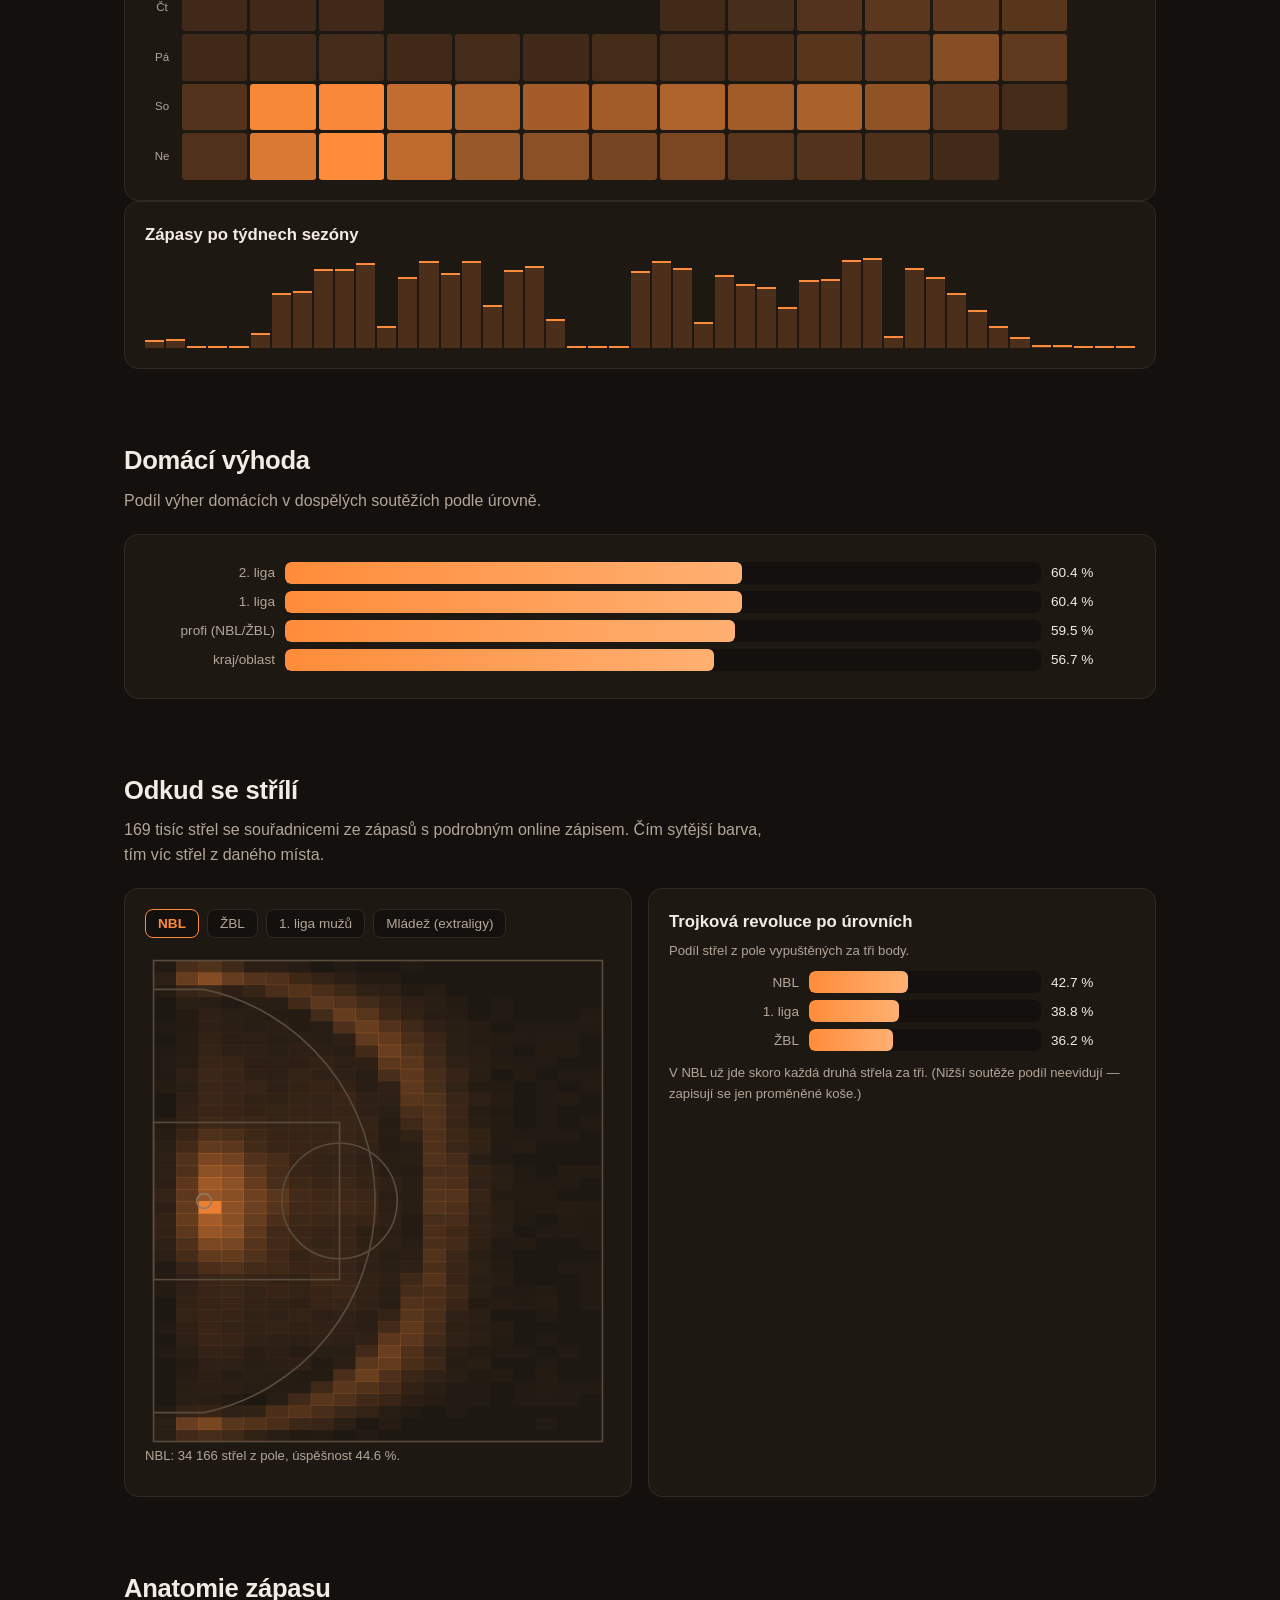
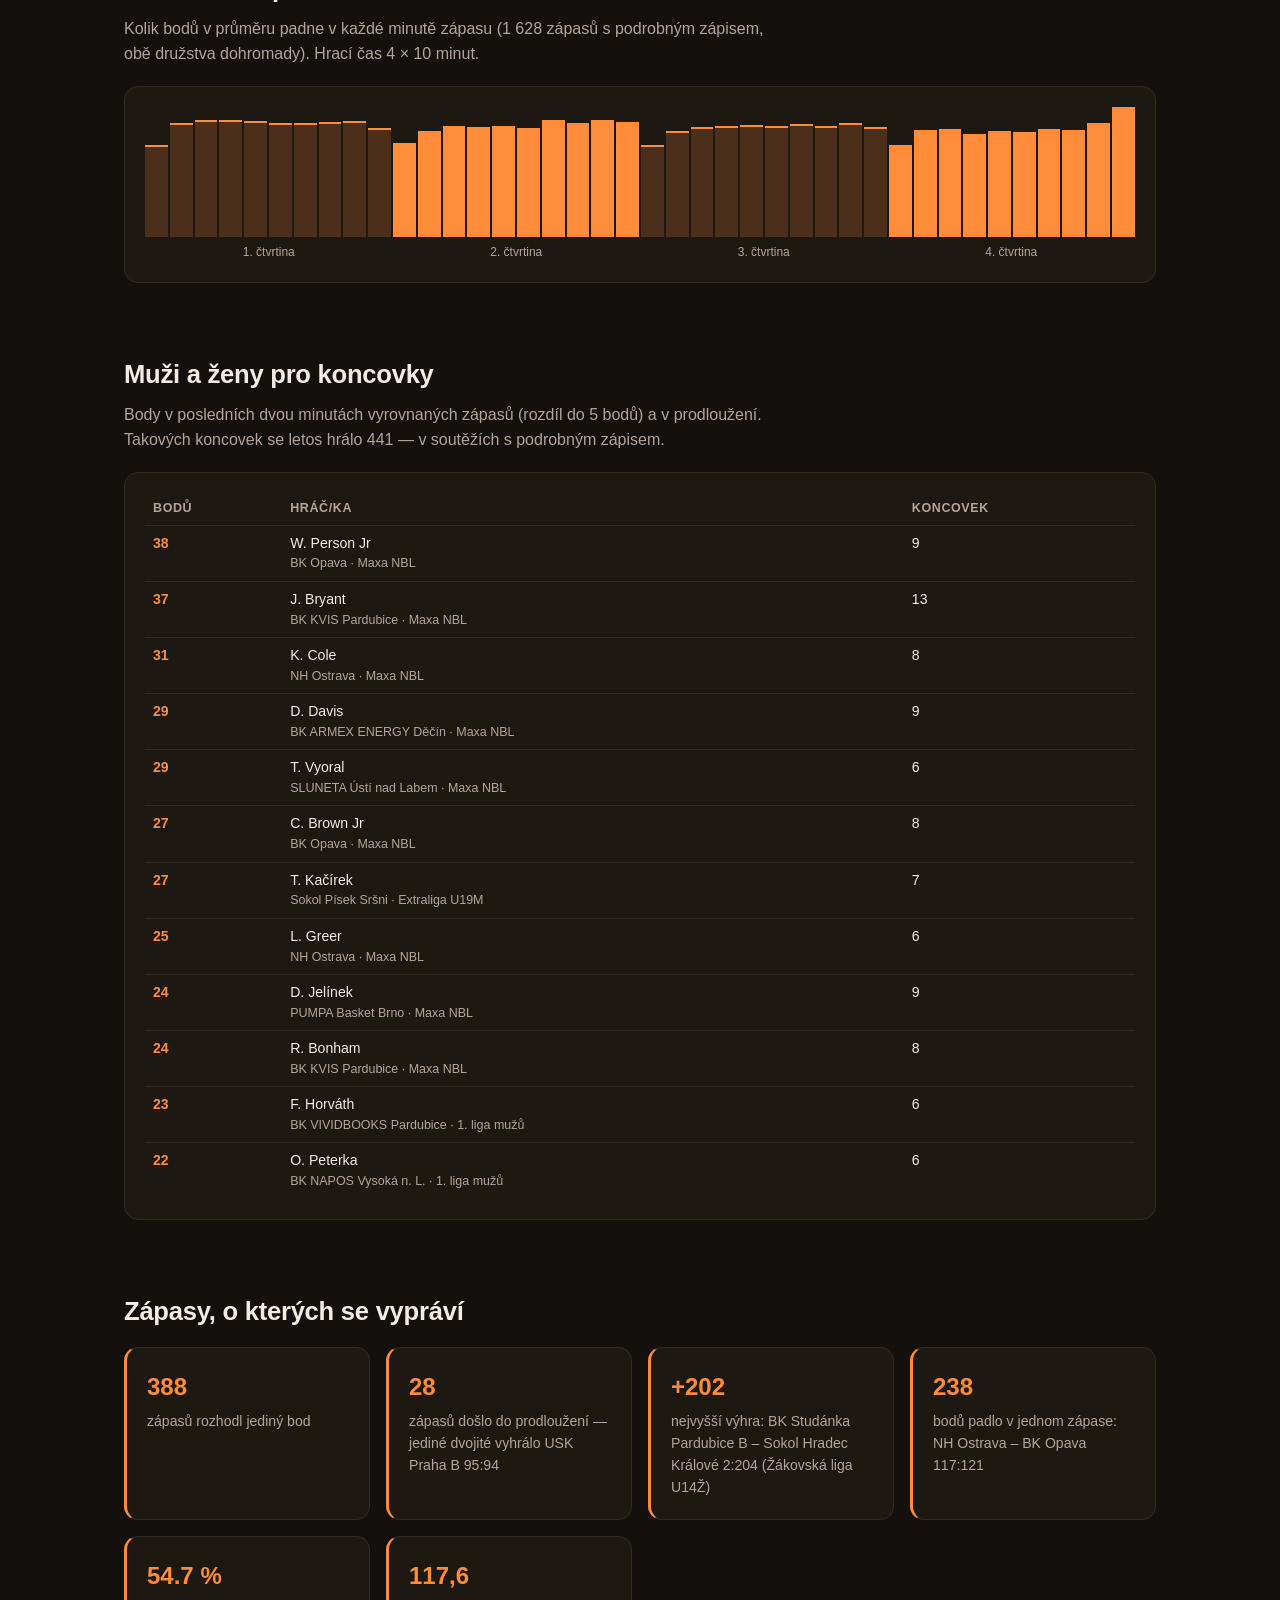
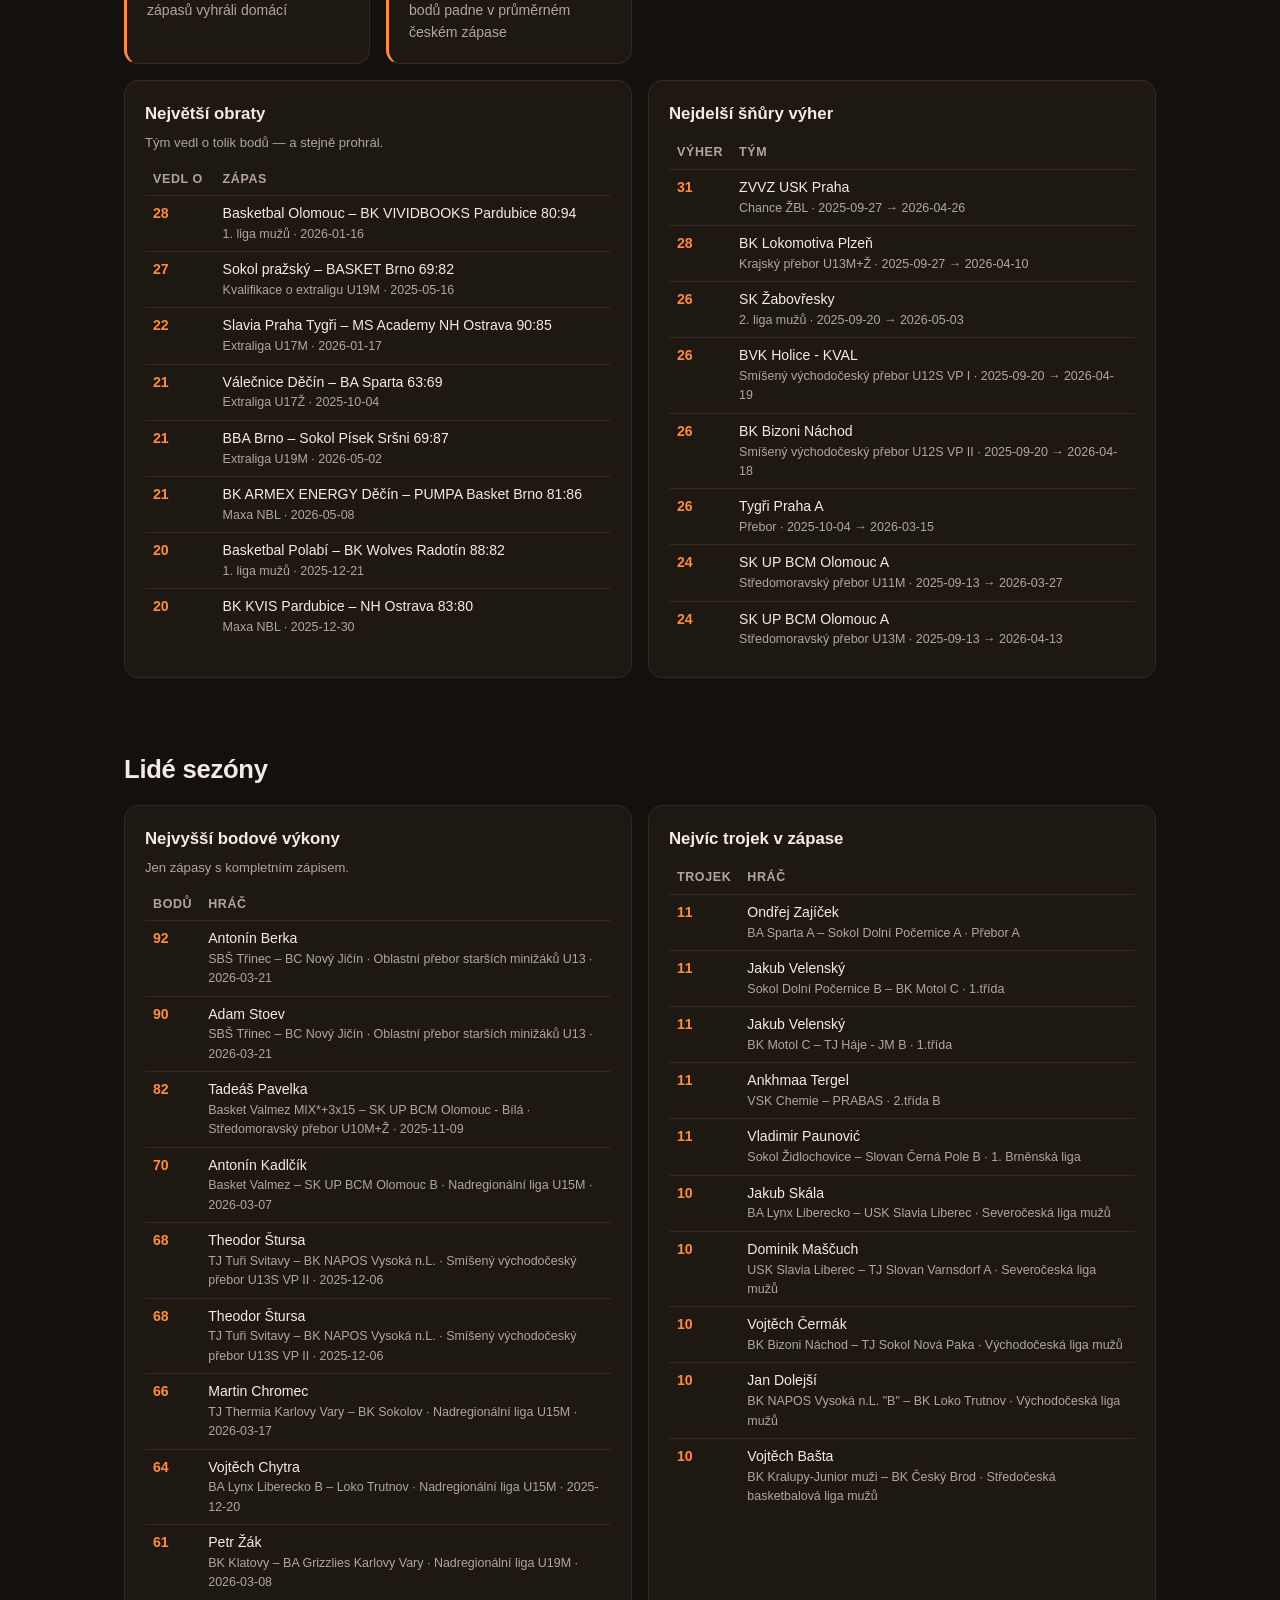
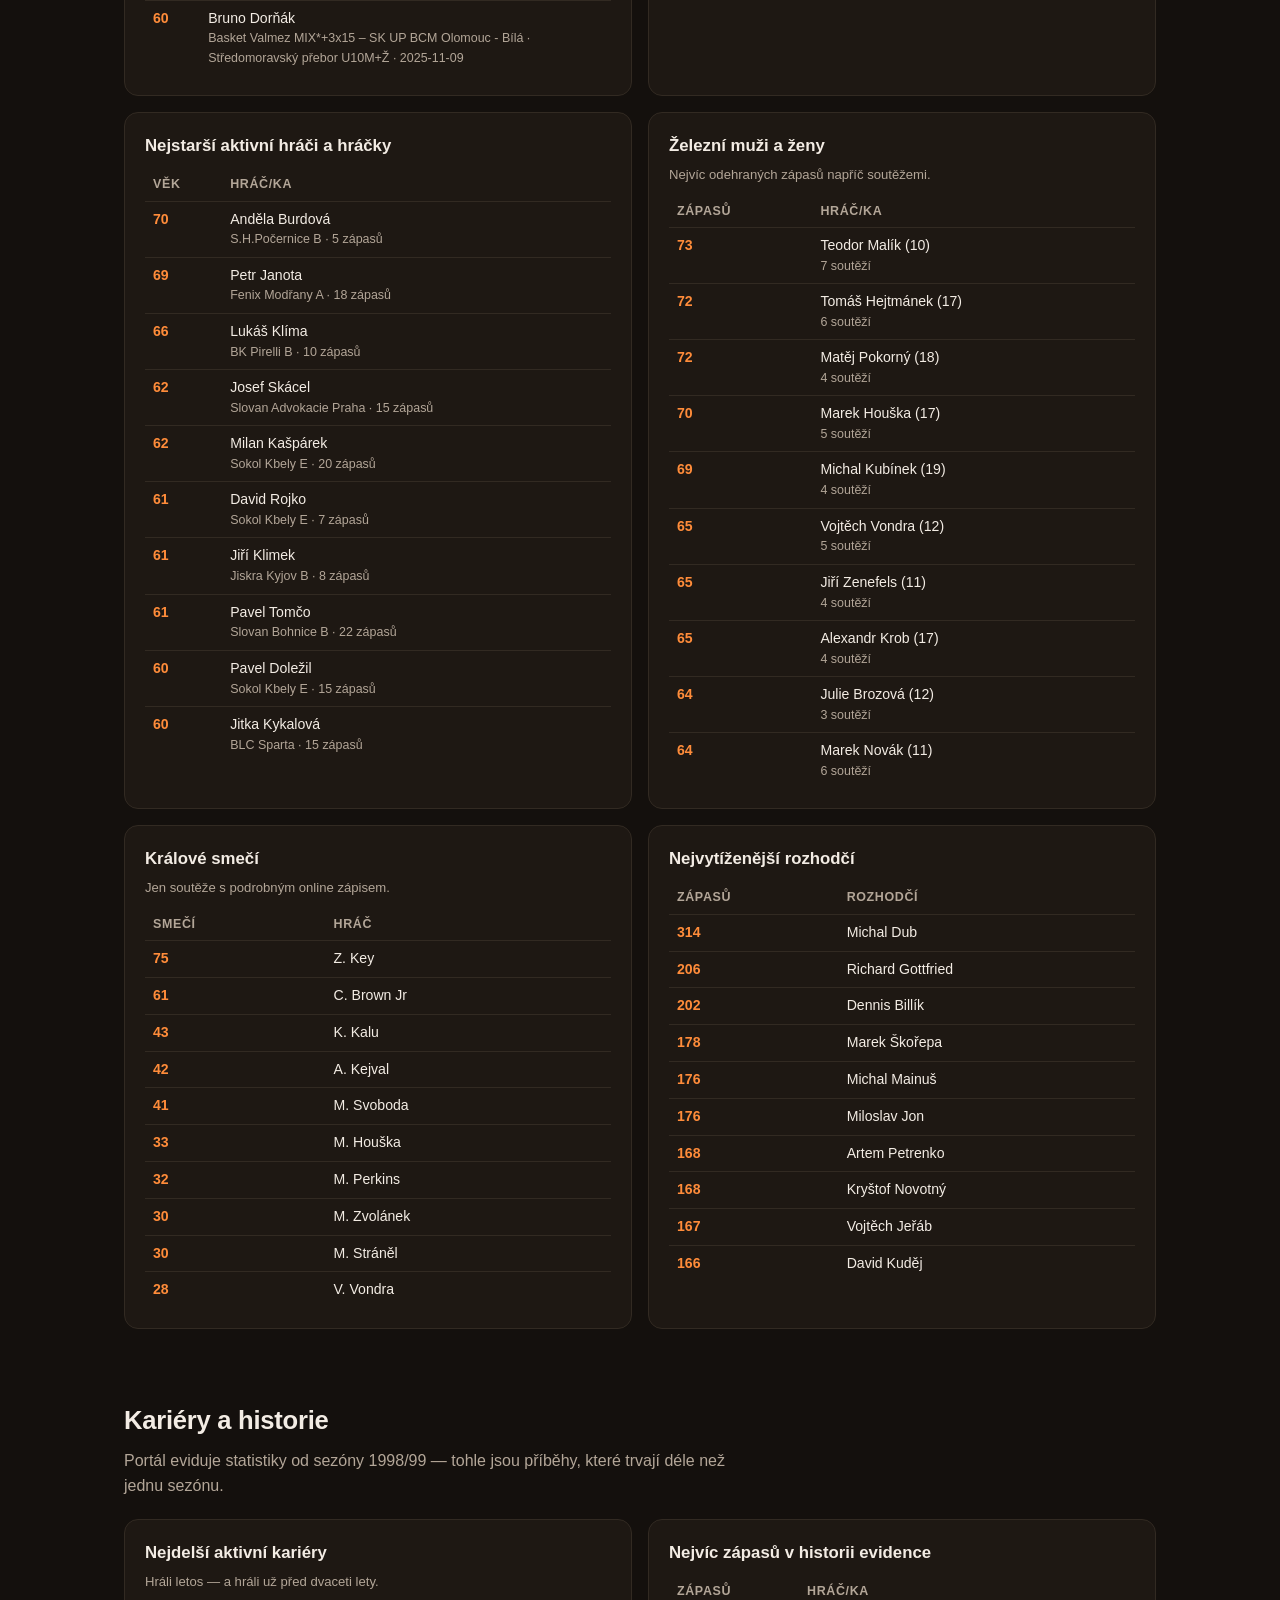
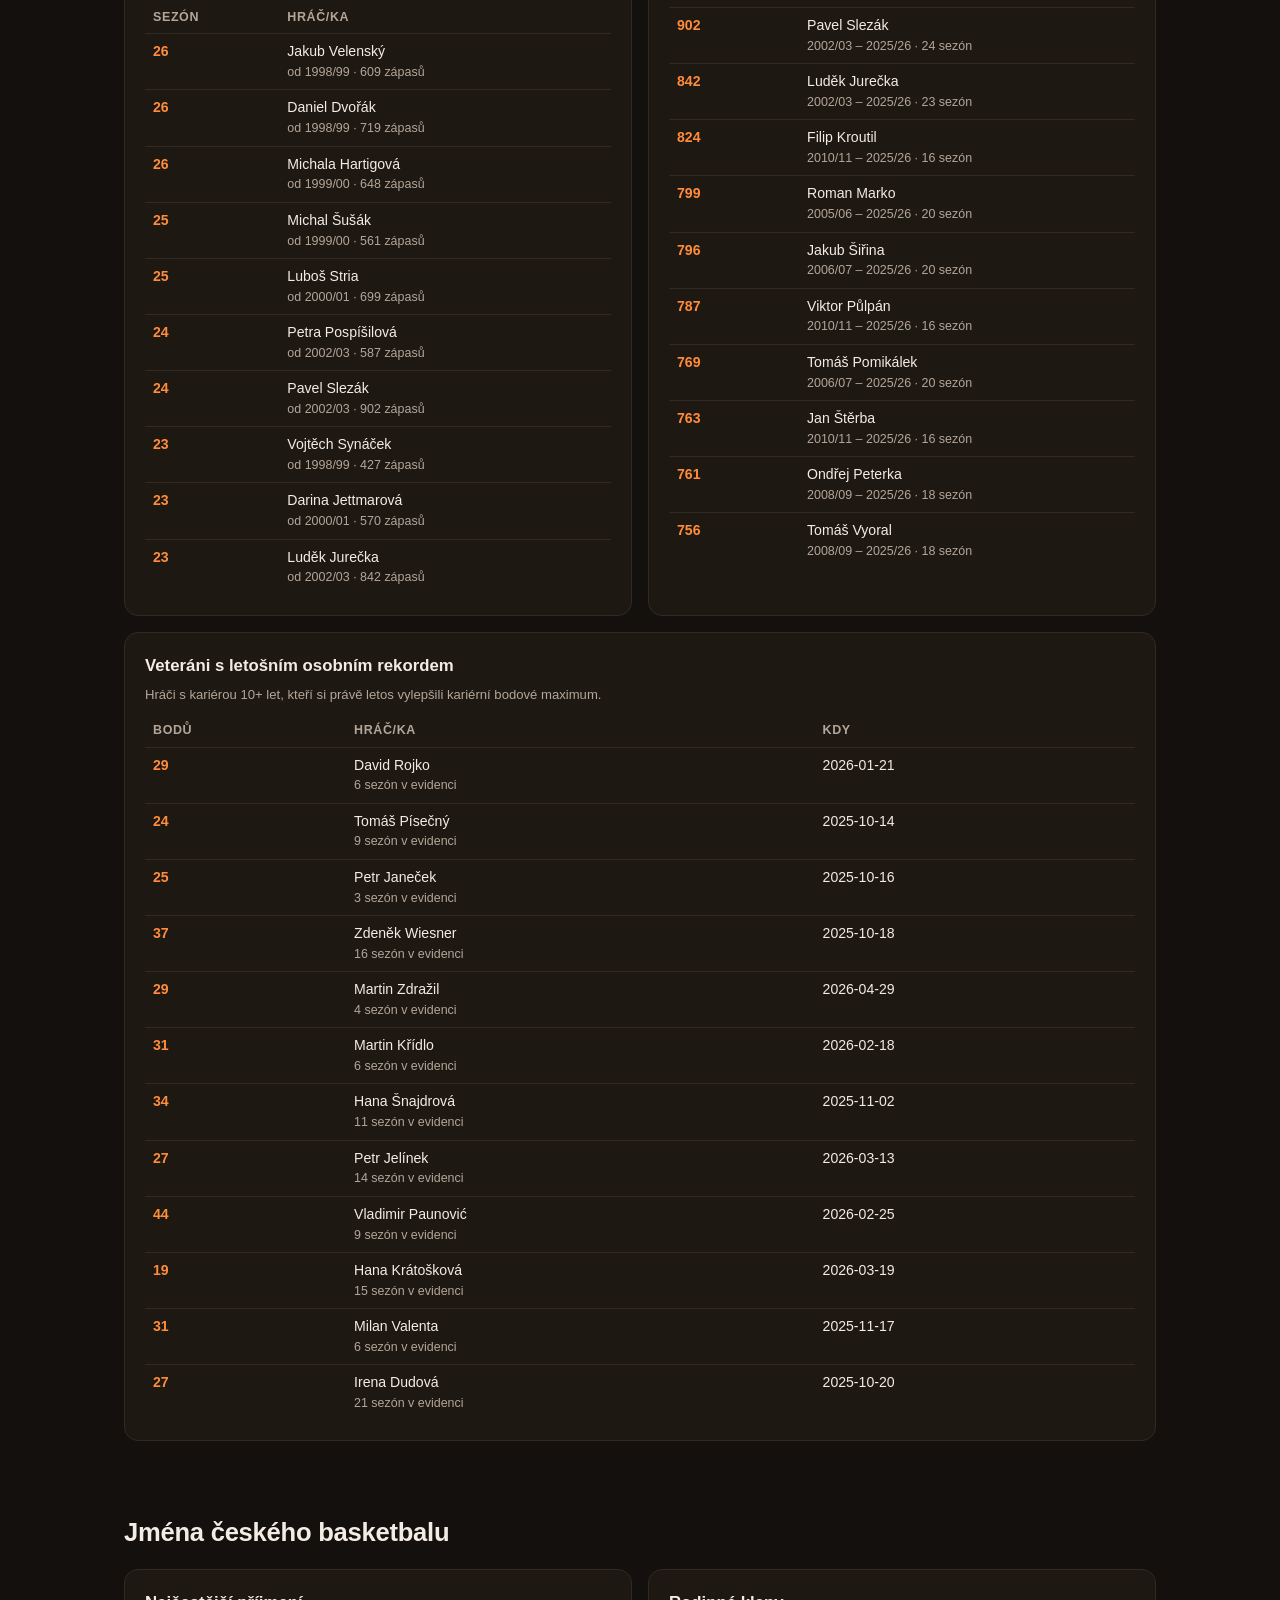
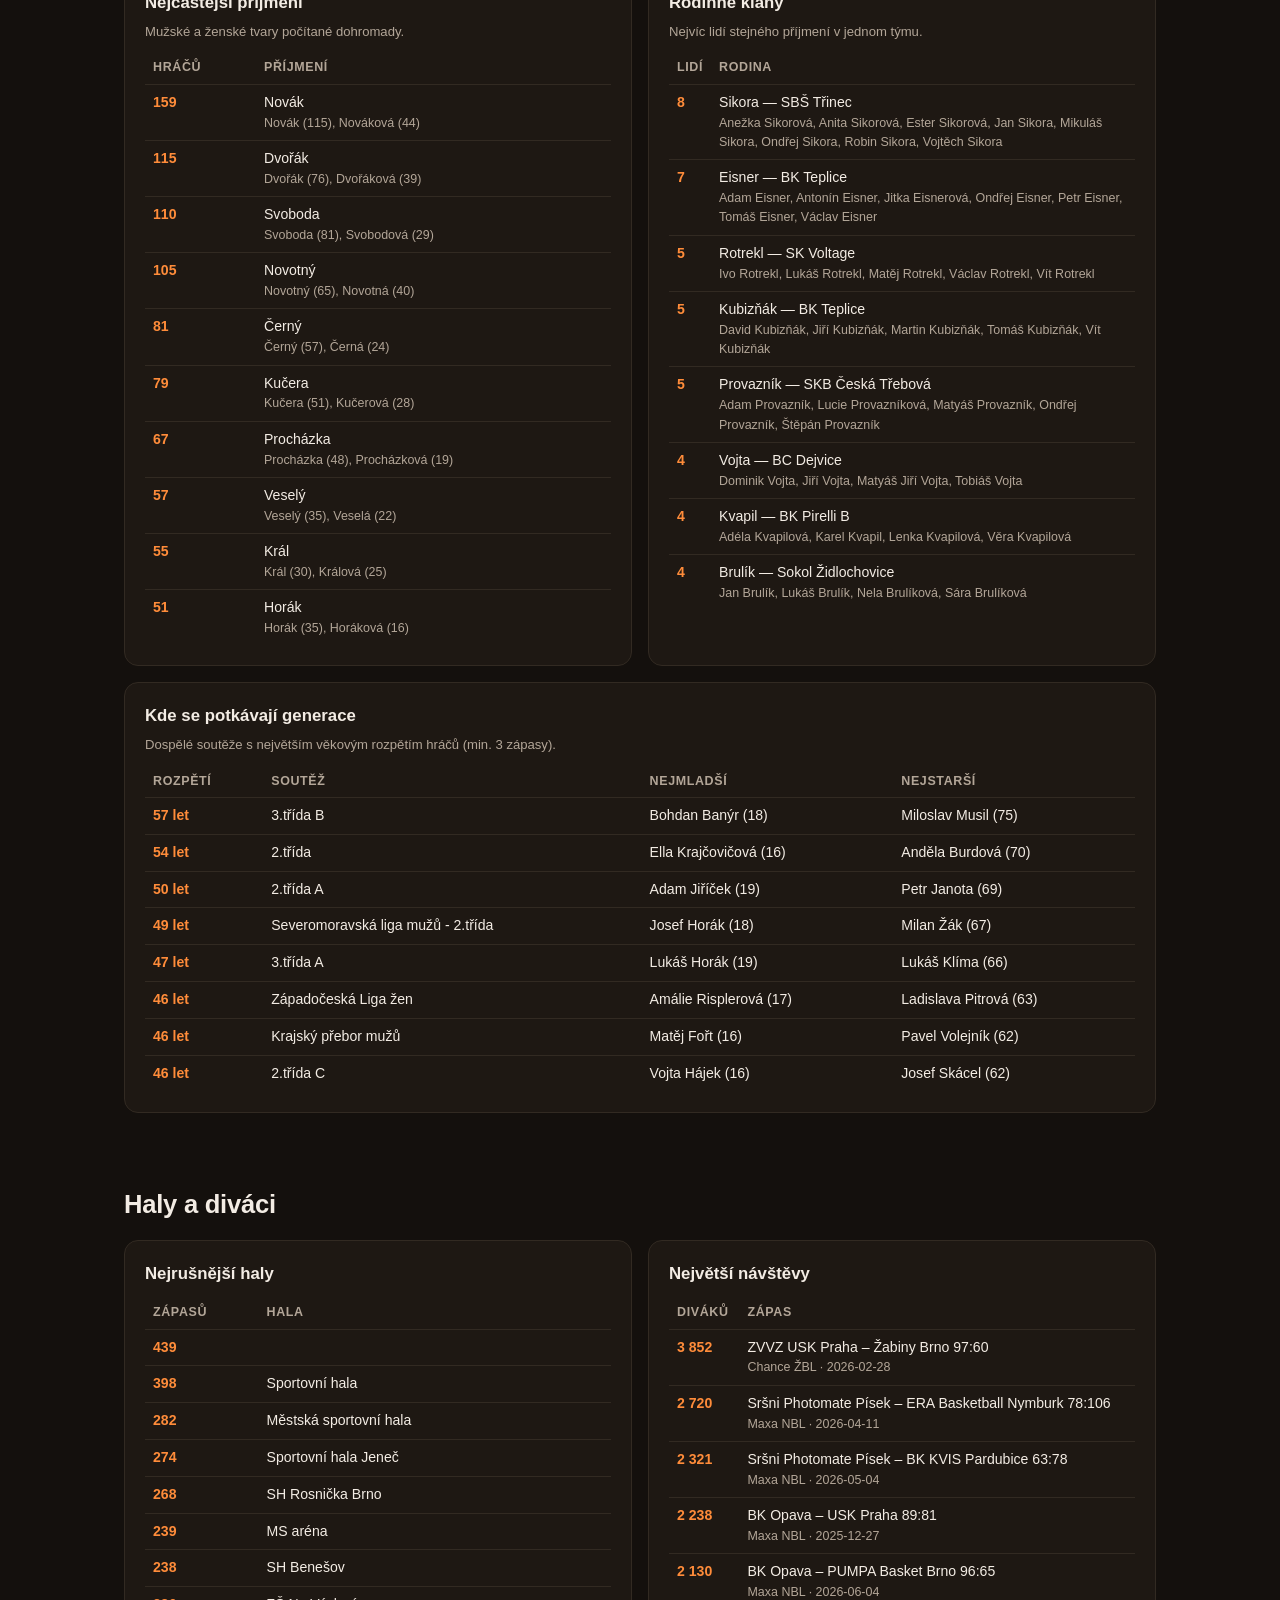
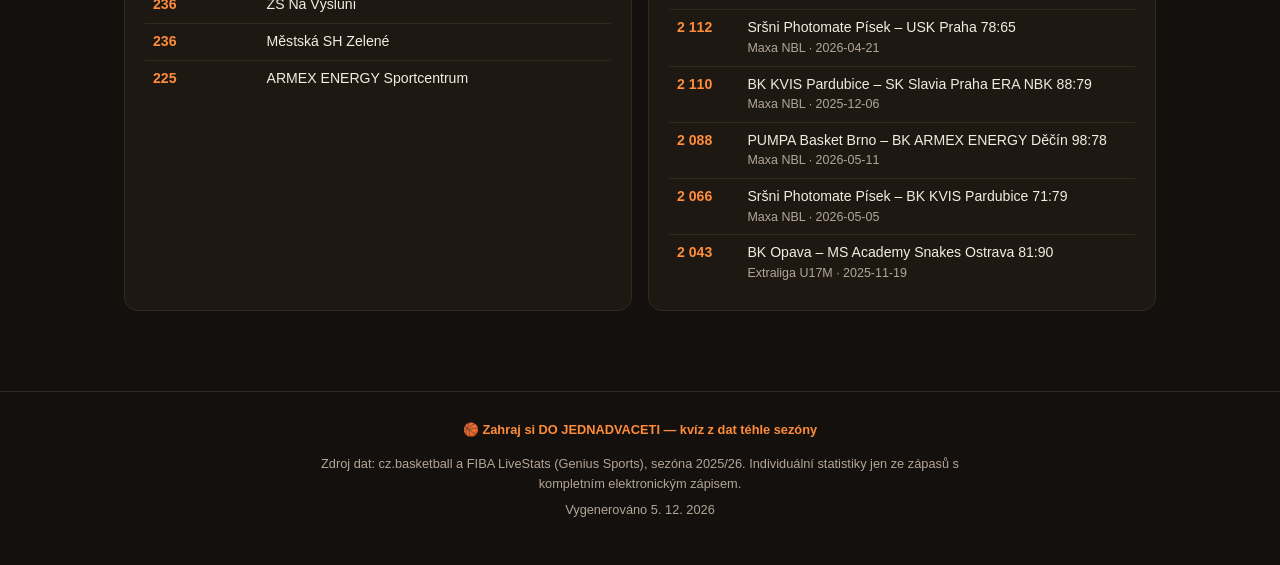
==== commit c2106806: "Add DO JEDNADVACETI quiz game, fix win-streak team-name collisions Co-Authored-By: Claude Fable 5 <n" ====
--- a/web/index.html
+++ b/web/index.html
@@ -157,6 +157,7 @@
 </main>
 
 <footer>
+  <p style="margin-bottom:14px"><a href="hra/" style="color:var(--accent);font-weight:700;text-decoration:none">🏀 Zahraj si DO JEDNADVACETI — kvíz z dat téhle sezóny</a></p>
   <p>Zdroj dat: cz.basketball a FIBA LiveStats (Genius Sports), sezóna 2025/26.
      Individuální statistiky jen ze zápasů s kompletním elektronickým zápisem.</p>
   <p id="generated"></p>
--- a/web/style.css
+++ b/web/style.css
@@ -59,9 +59,11 @@
 }
 .bignum b {
   display: block;
-  font-size: clamp(1.4rem, 2.6vw, 2rem);
+  /* menší strop, ať se vejde i sedmimístné číslo s mezerami */
+  font-size: clamp(1.1rem, 2vw, 1.6rem);
   color: var(--accent);
   font-variant-numeric: tabular-nums;
+  white-space: nowrap;
 }
 .bignum span { color: var(--ink-dim); font-size: .85rem; }
 
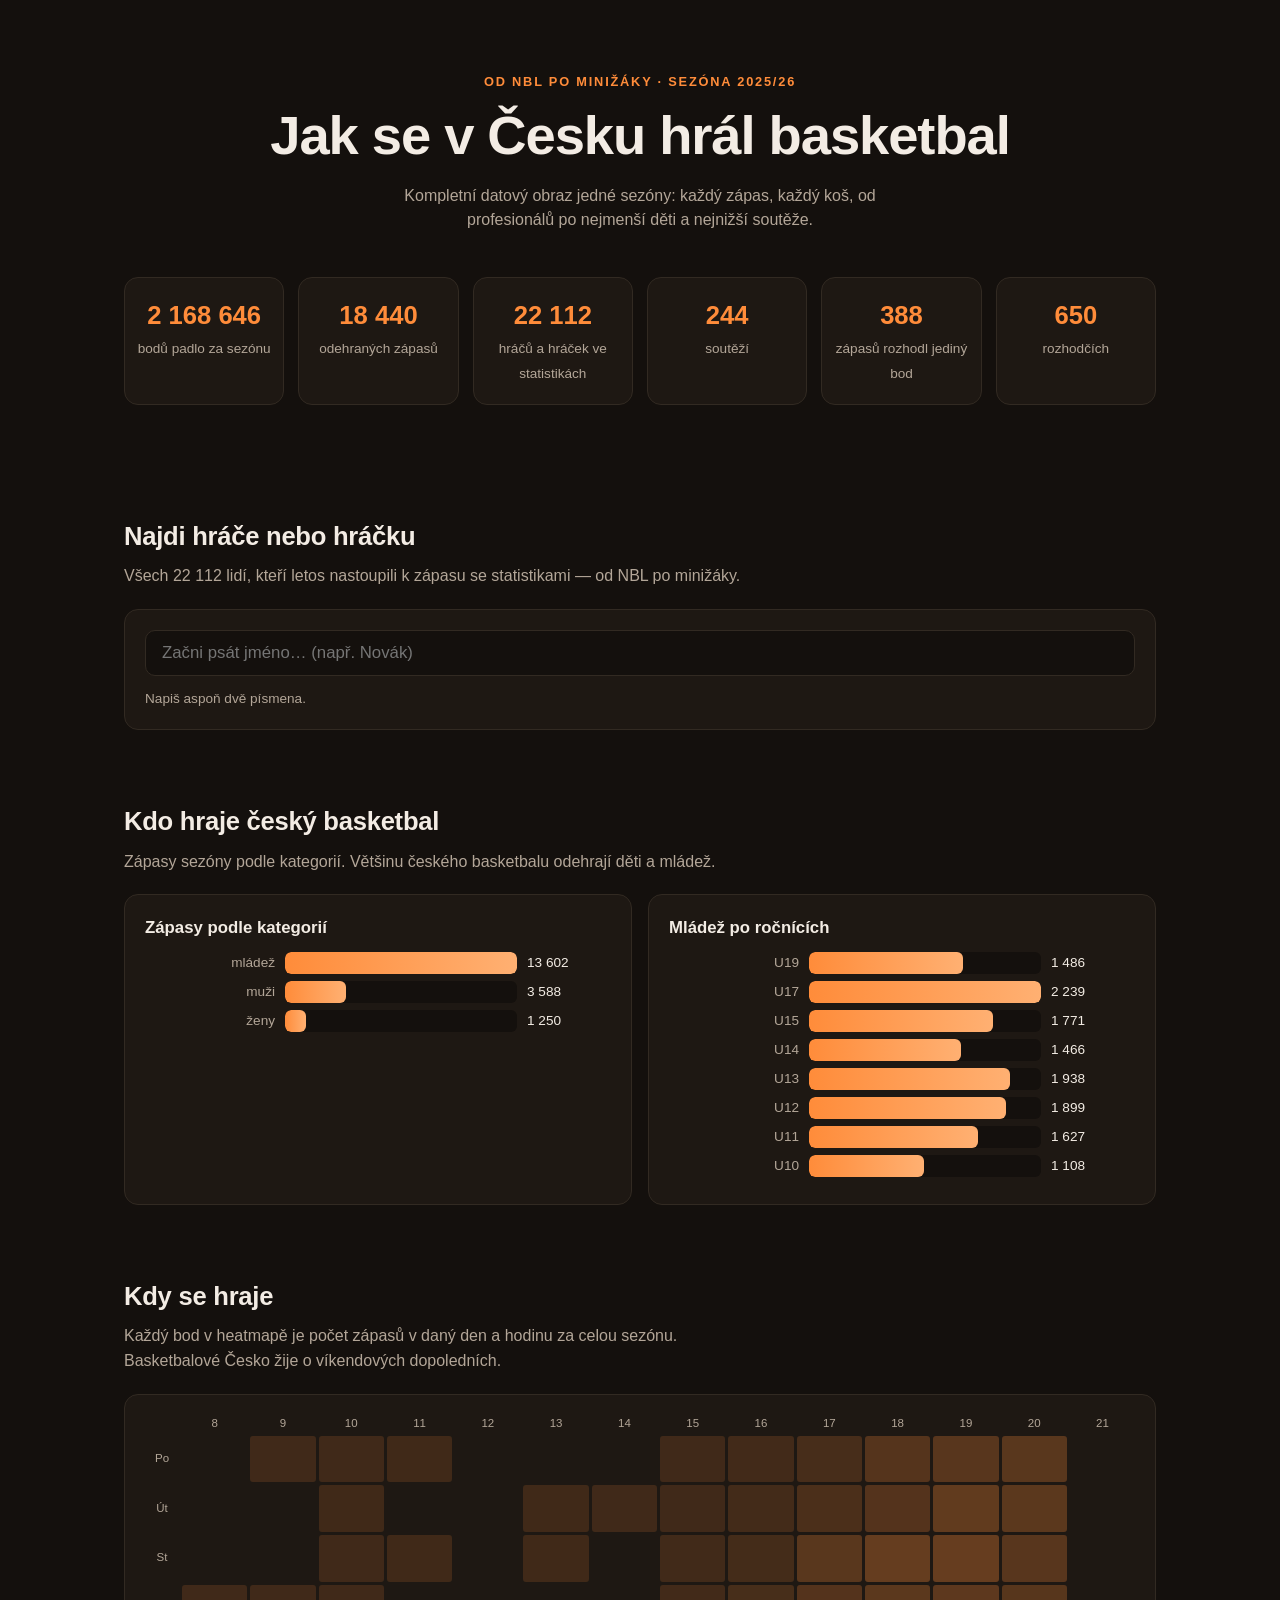
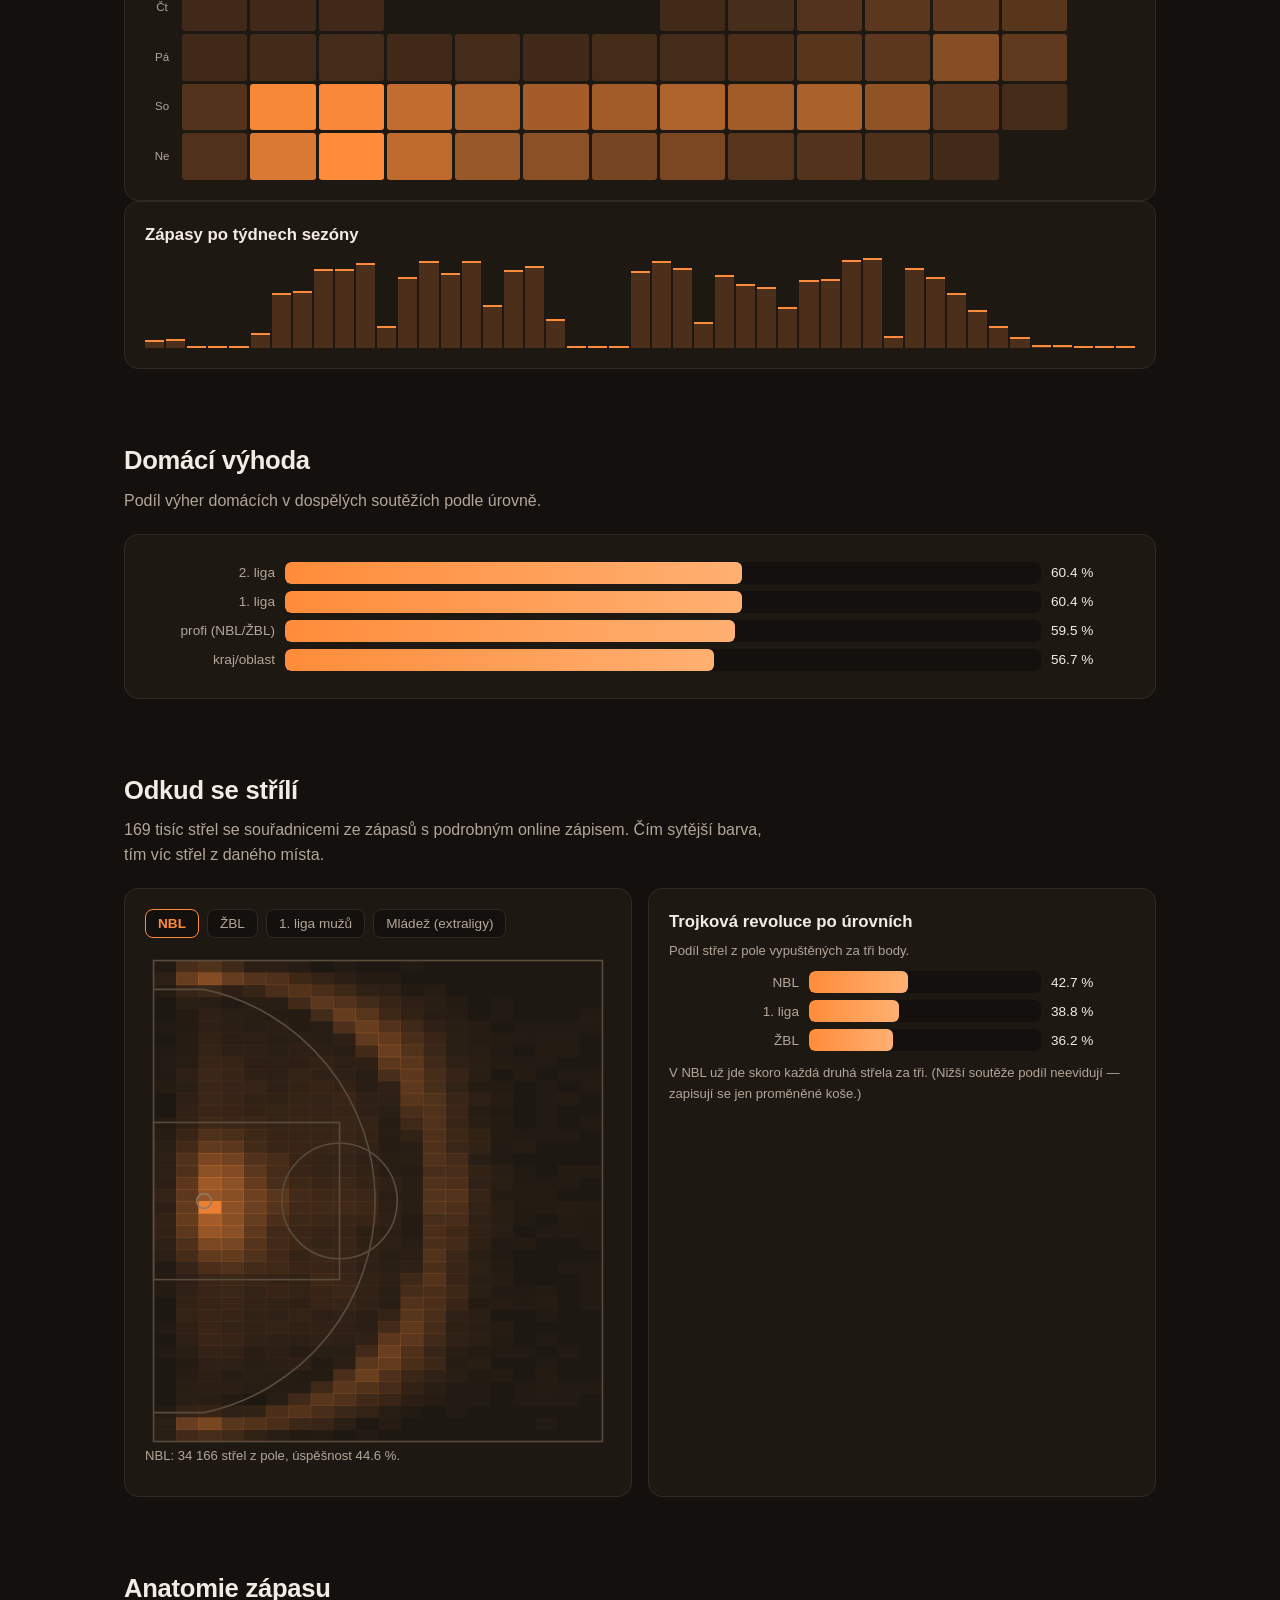
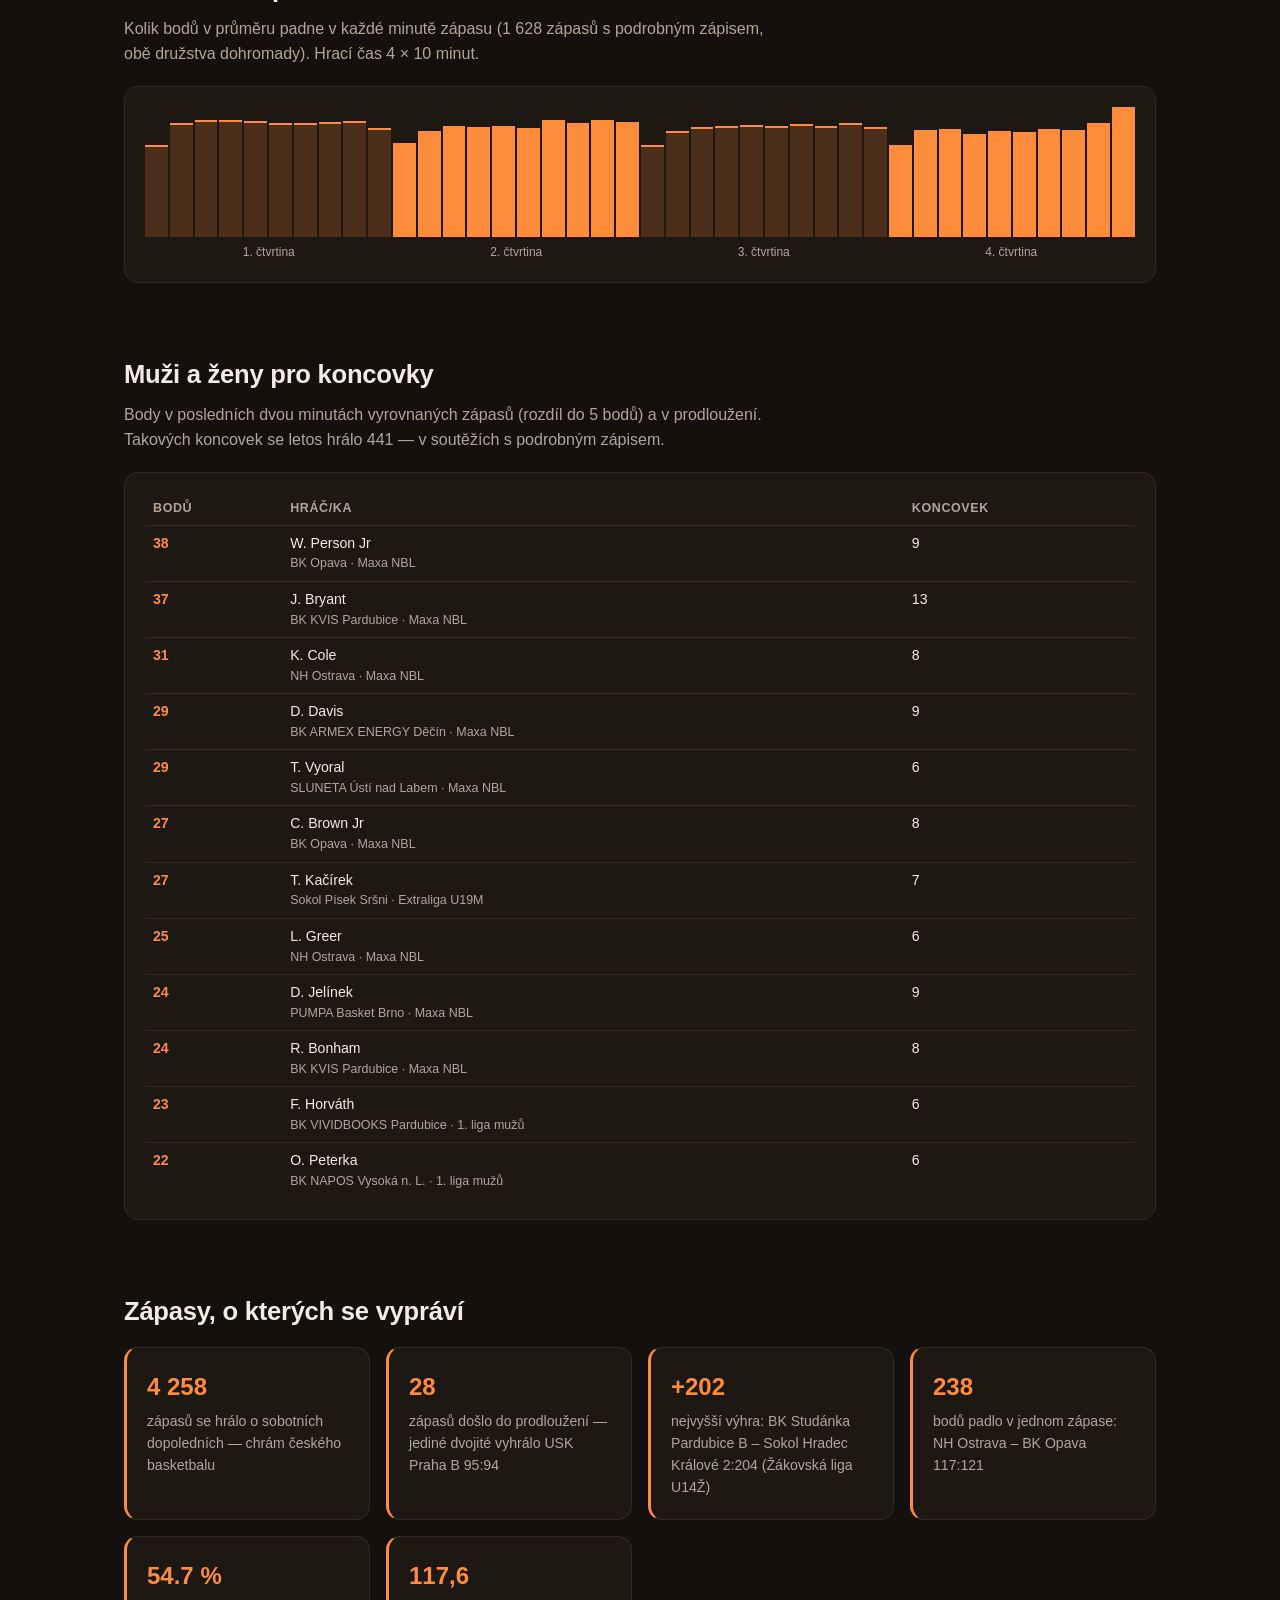
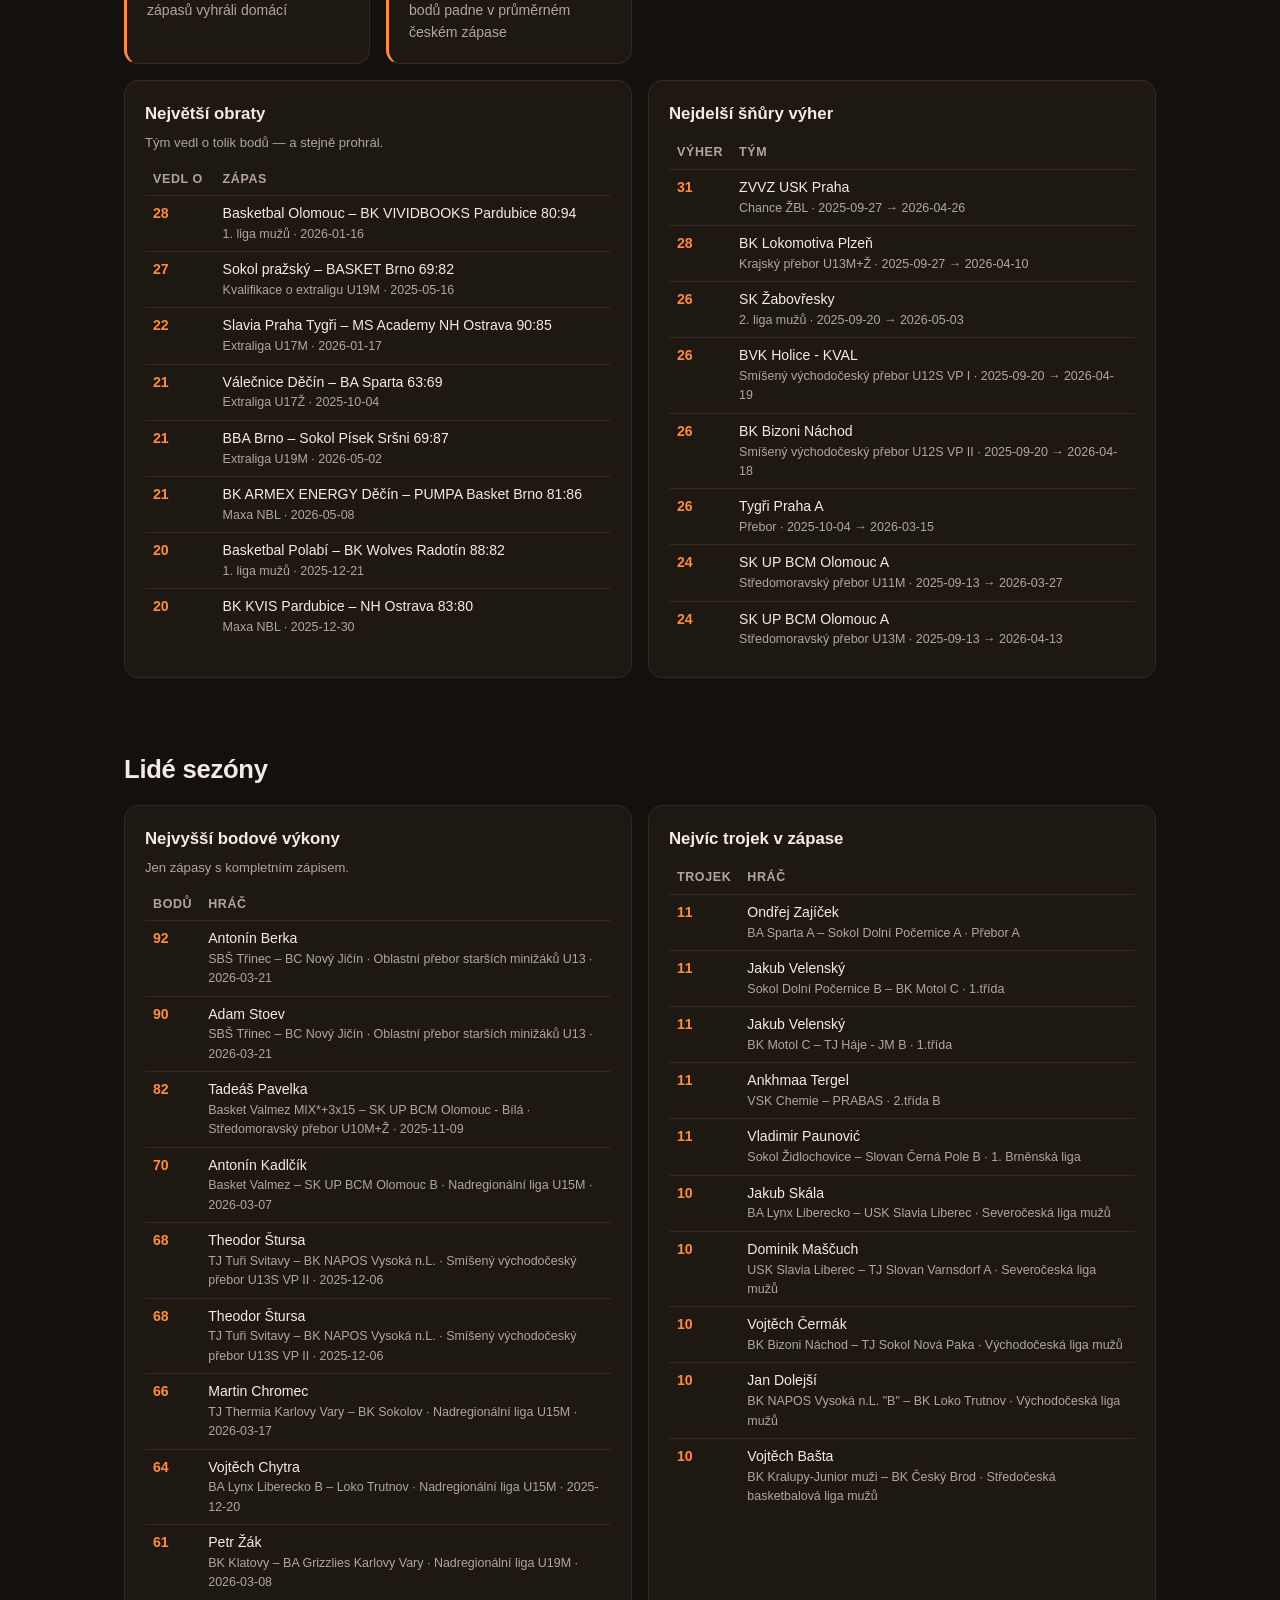
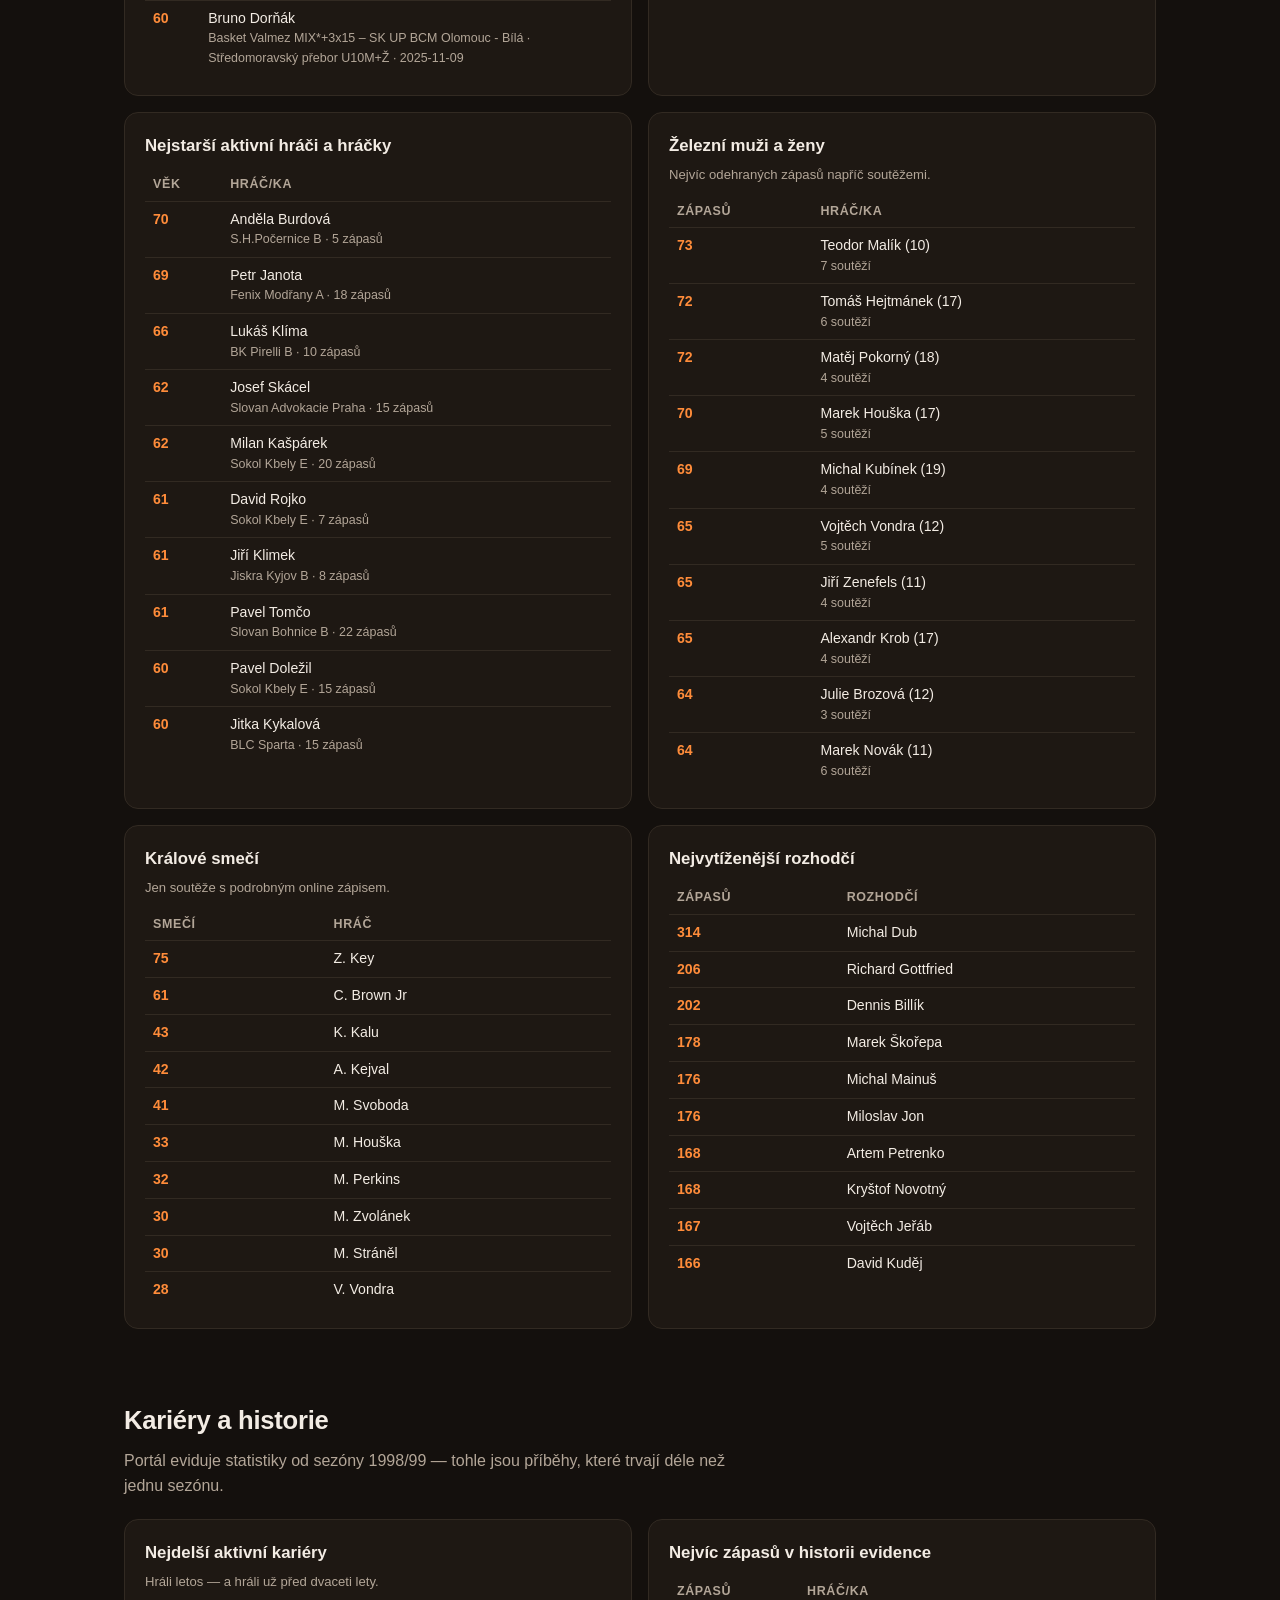
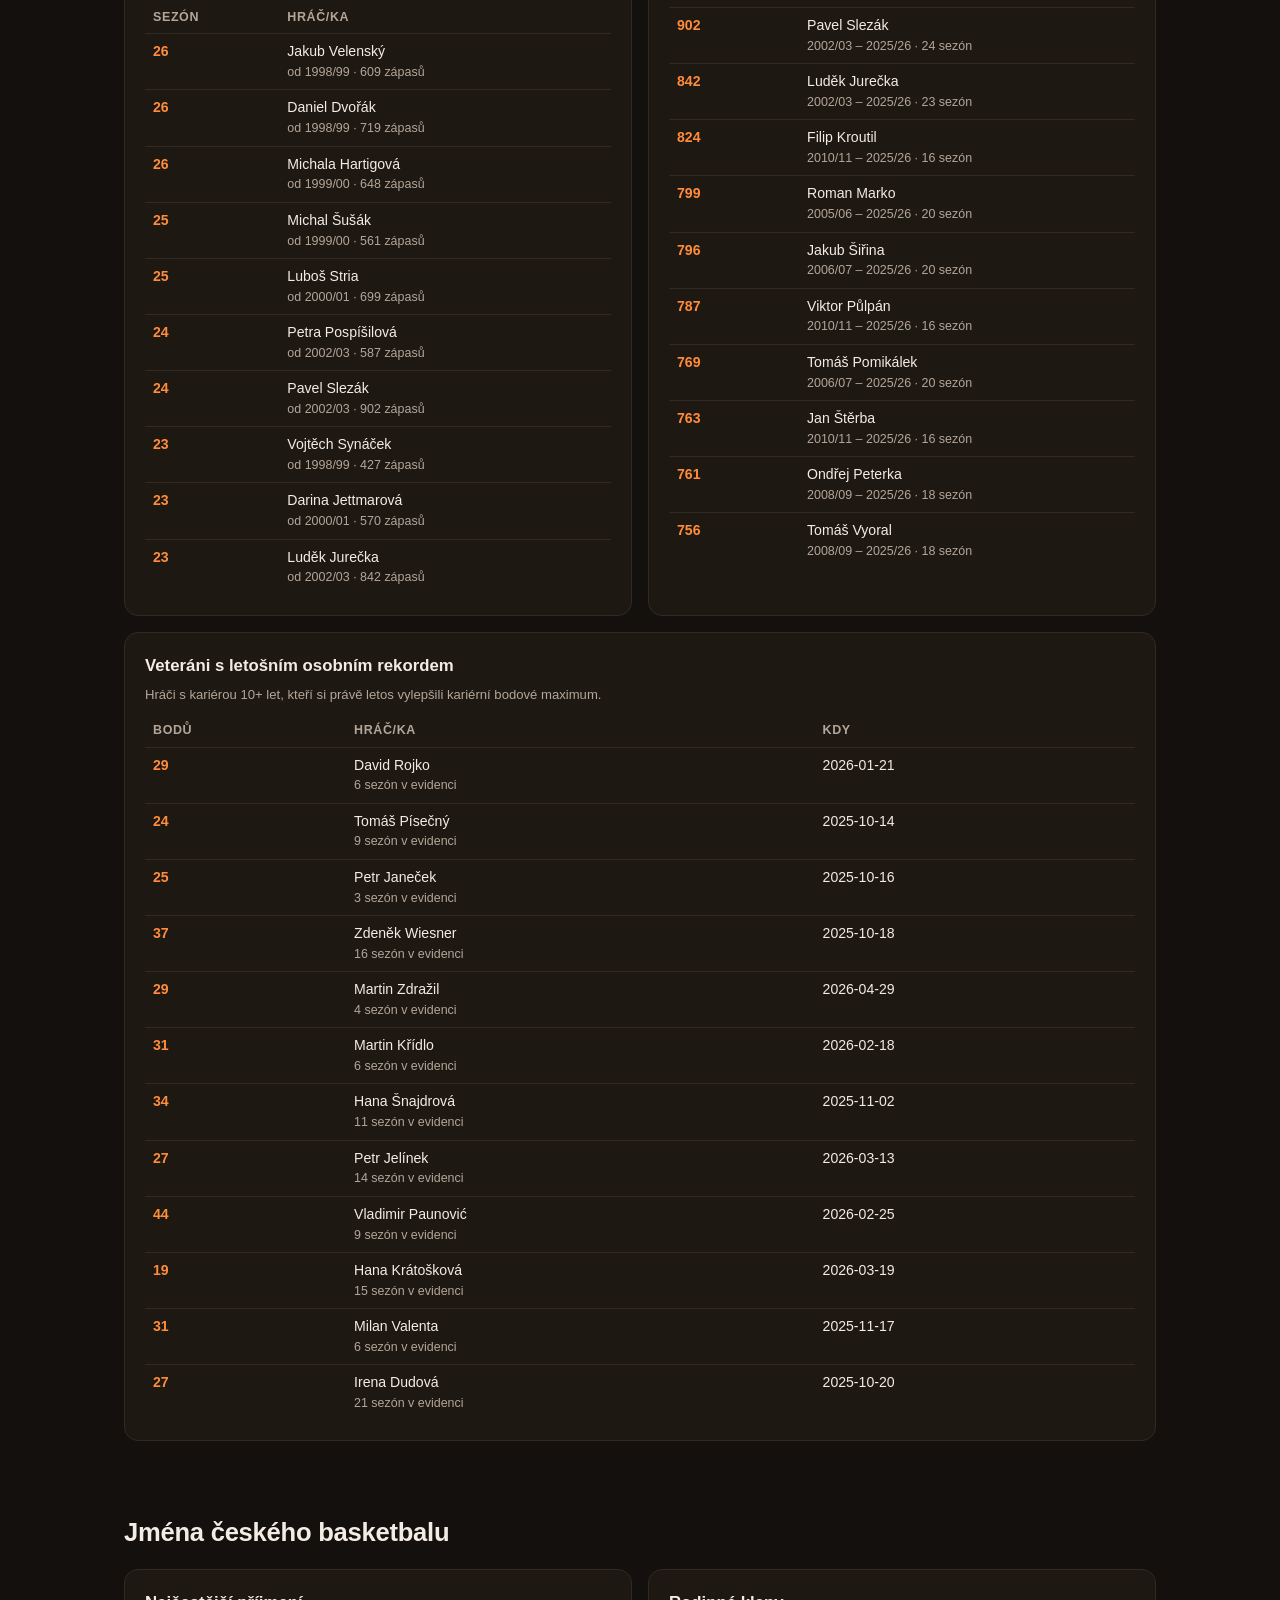
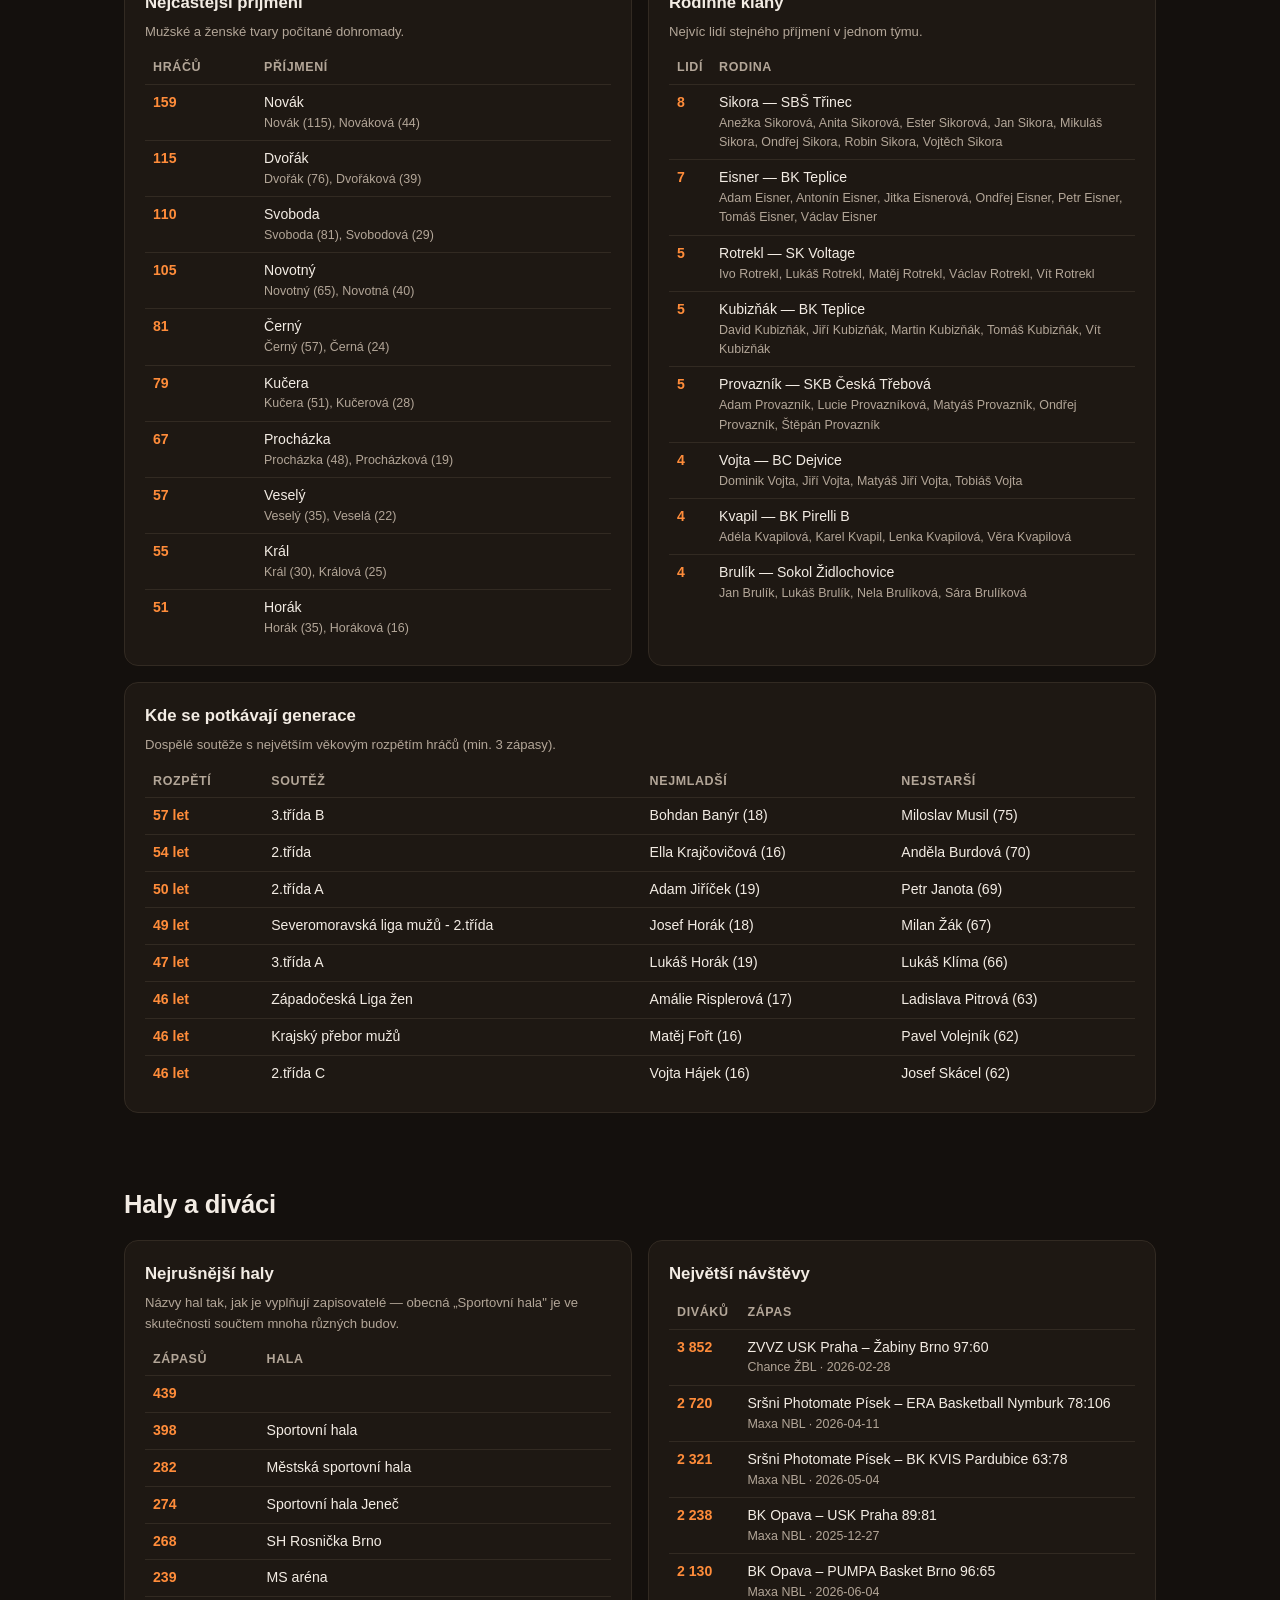
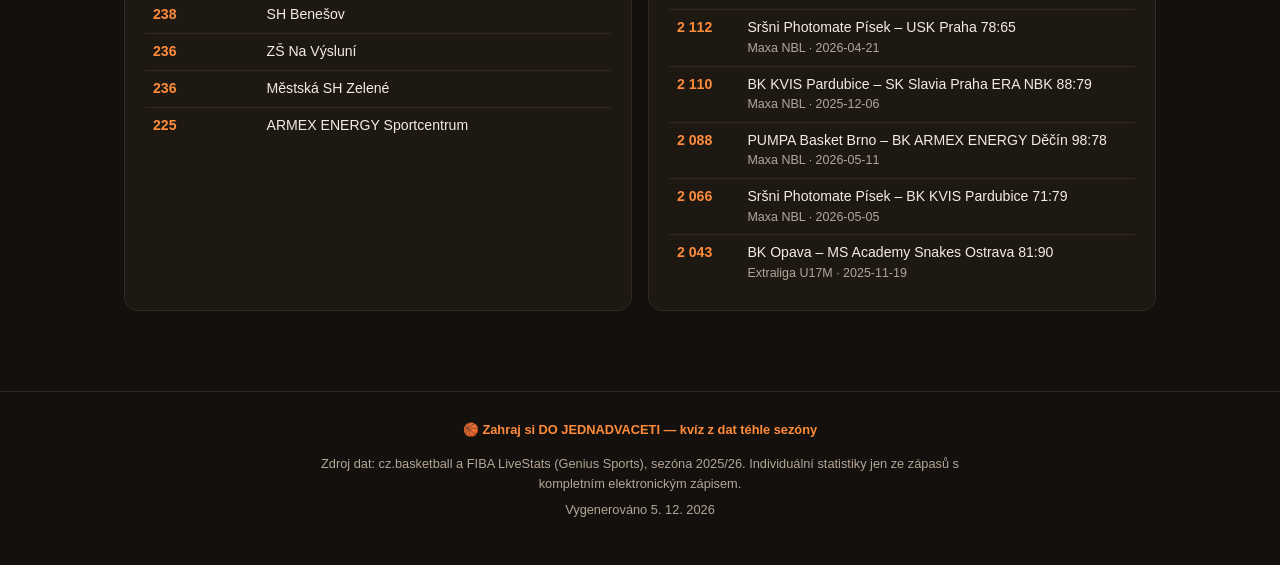
==== commit f8a48117: "Add arcade shooter at /strilecka, replace unreliable hall count Co-Authored-By: Claude Fable 5 <nore" ====
--- a/web/index.html
+++ b/web/index.html
@@ -136,7 +136,7 @@
 <section id="prostredi">
   <h2>Haly a diváci</h2>
   <div class="split">
-    <div class="card"><h3>Nejrušnější haly</h3><div id="tbl-haly"></div></div>
+    <div class="card"><h3>Nejrušnější haly</h3><p class="table-note">Názvy hal tak, jak je vyplňují zapisovatelé — obecná „Sportovní hala" je ve skutečnosti součtem mnoha různých budov.</p><div id="tbl-haly"></div></div>
     <div class="card"><h3>Největší návštěvy</h3><div id="tbl-navstevnost"></div></div>
   </div>
 </section>
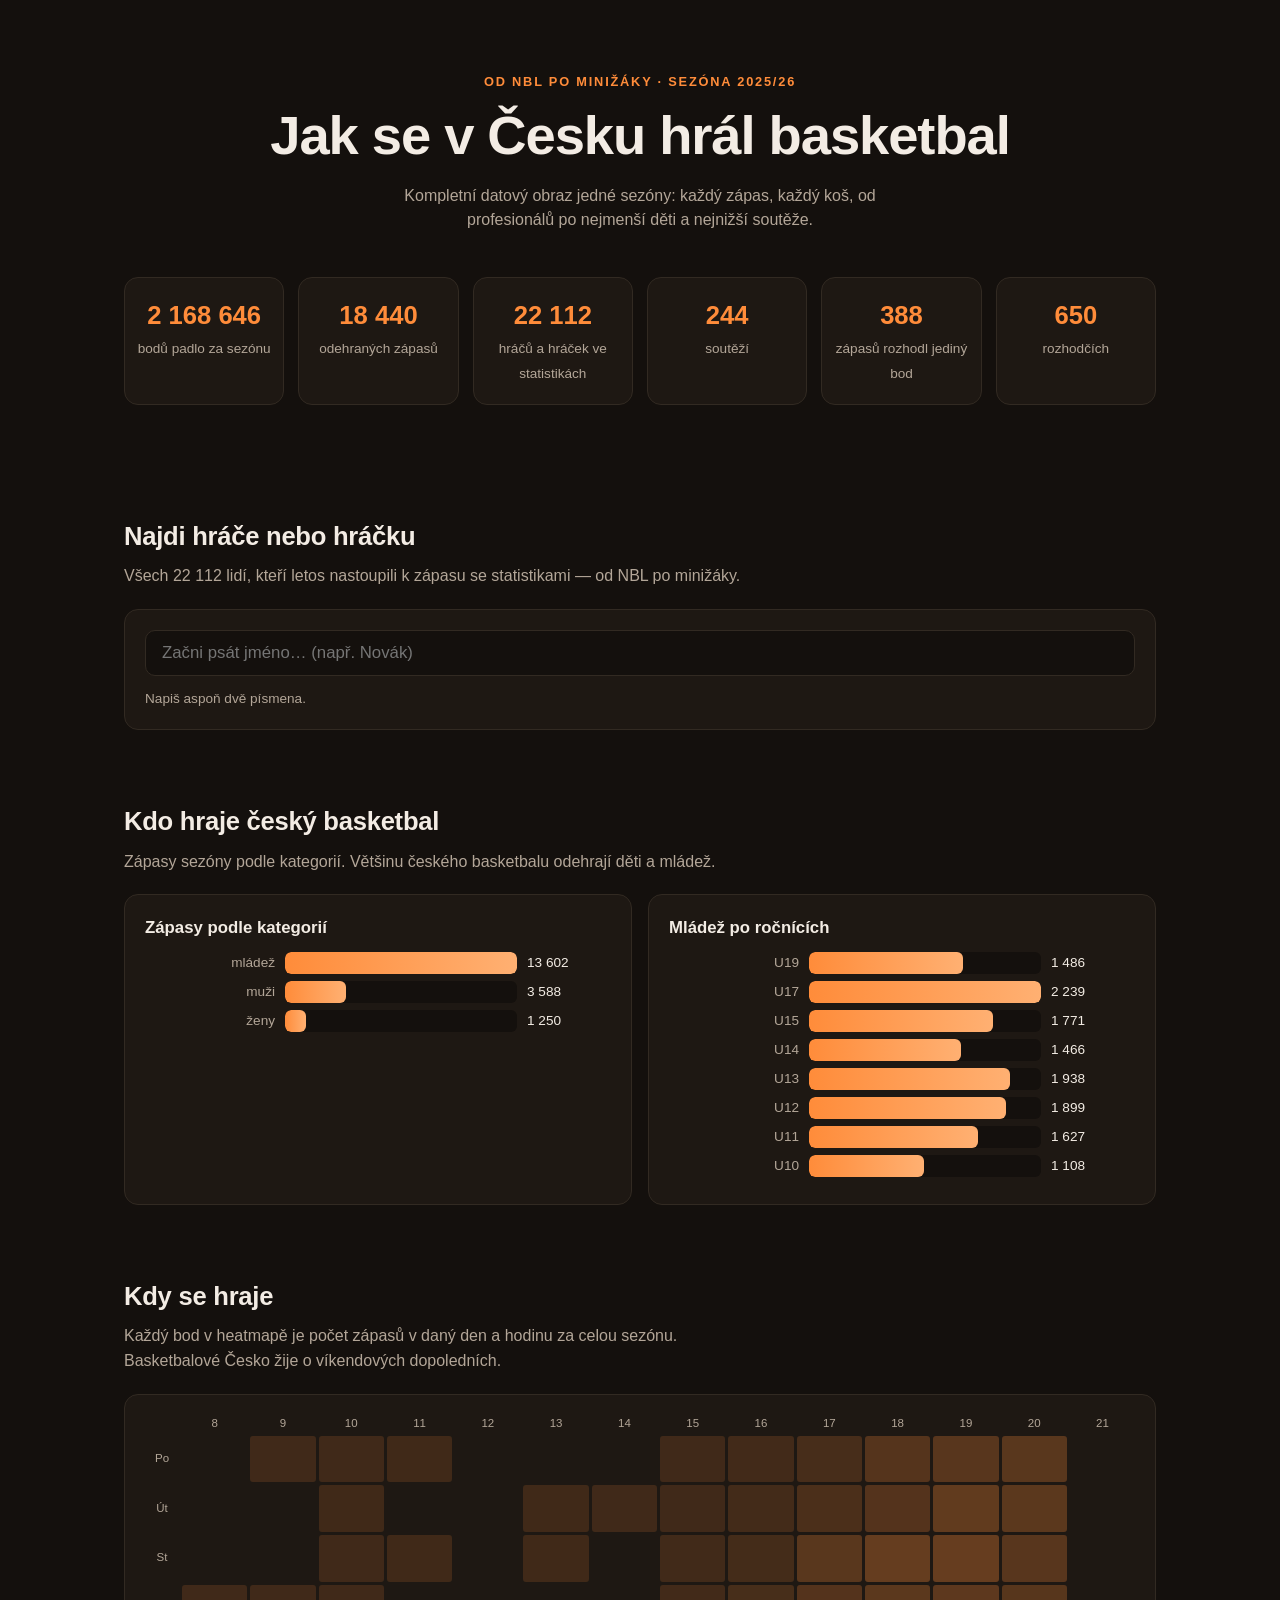
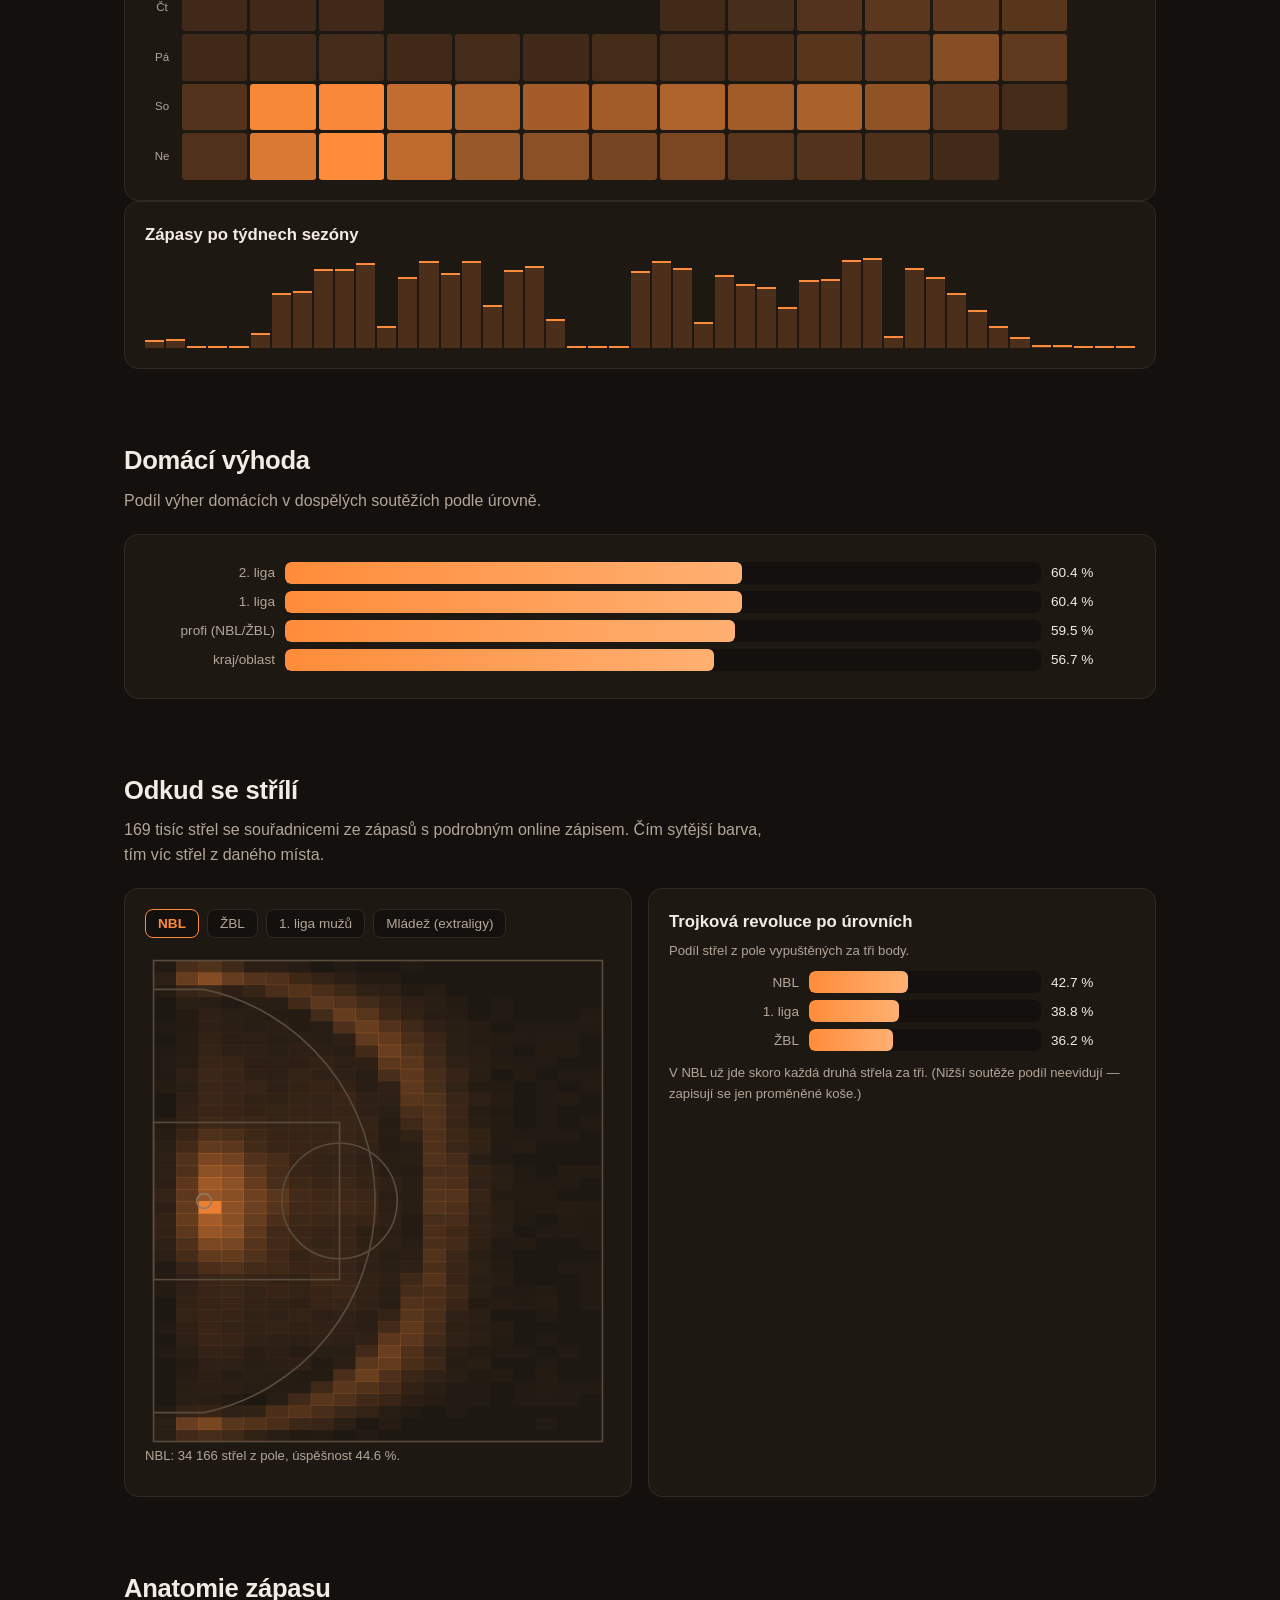
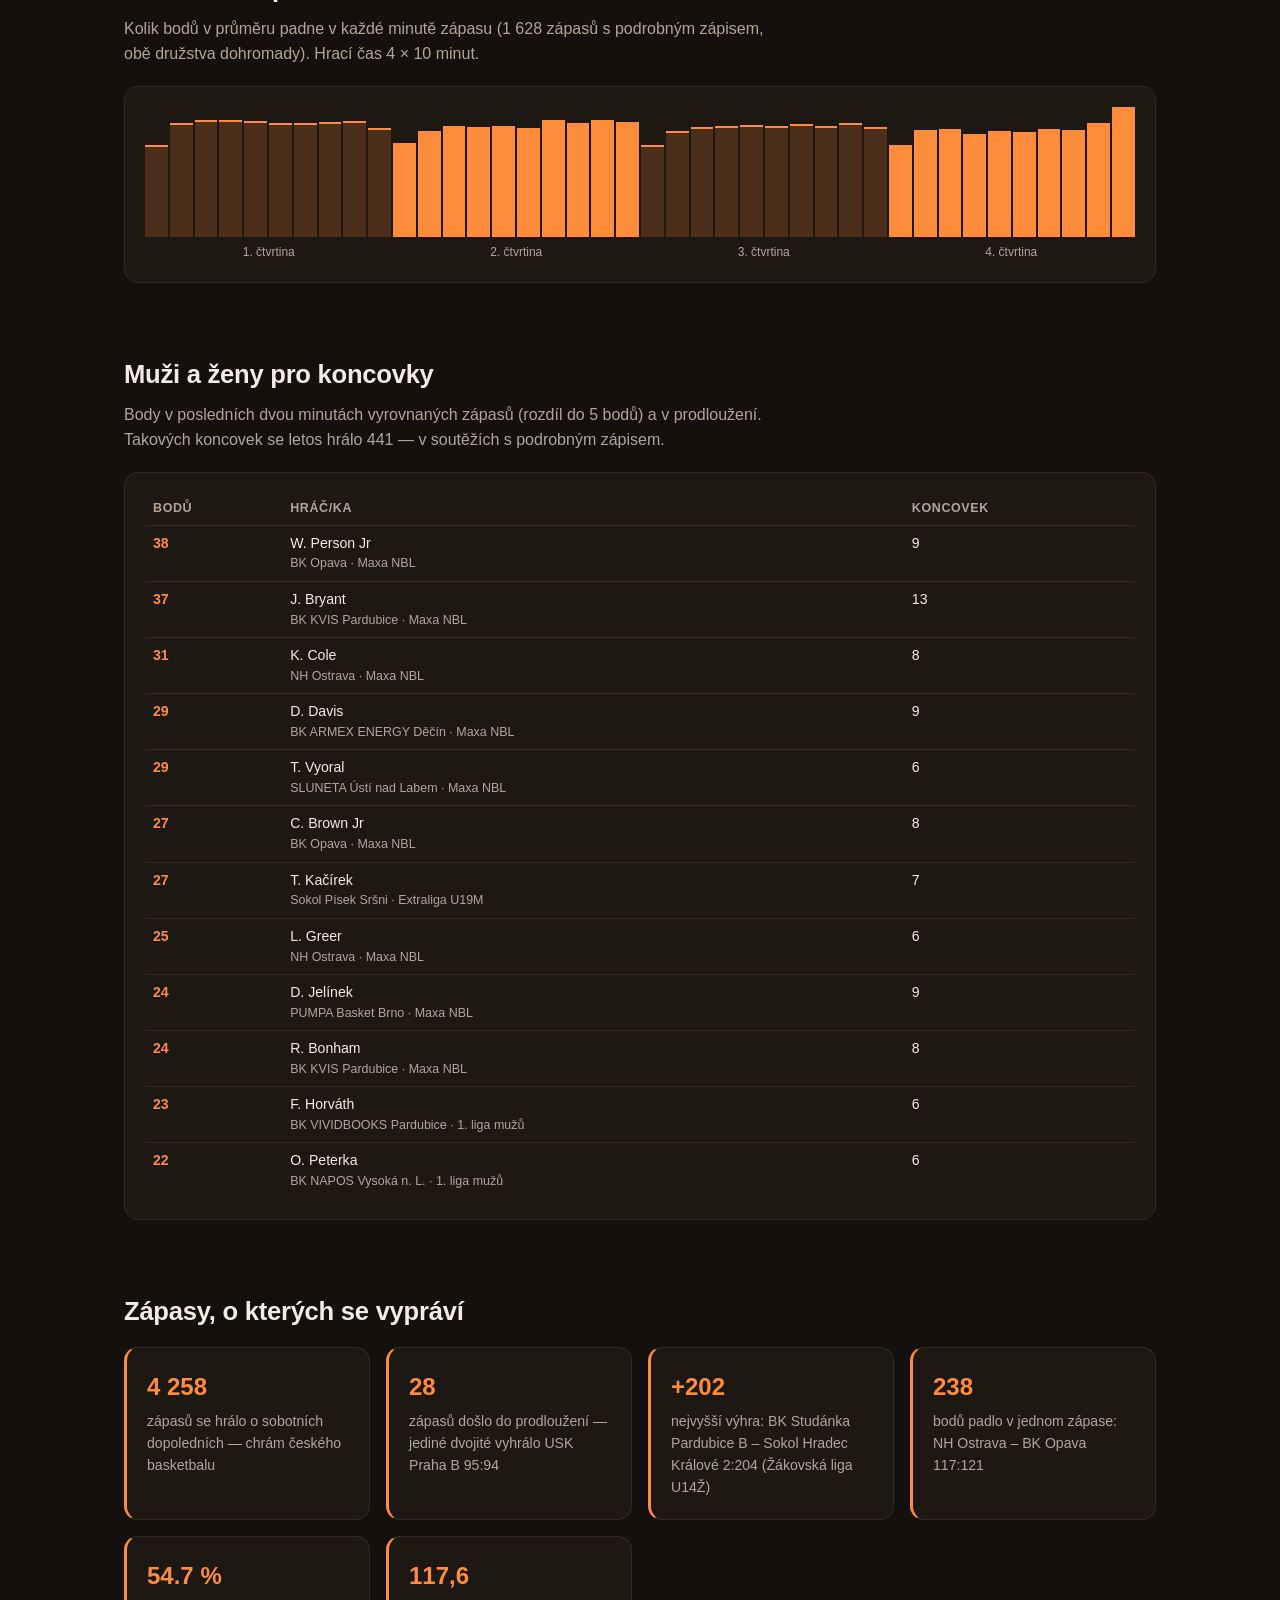
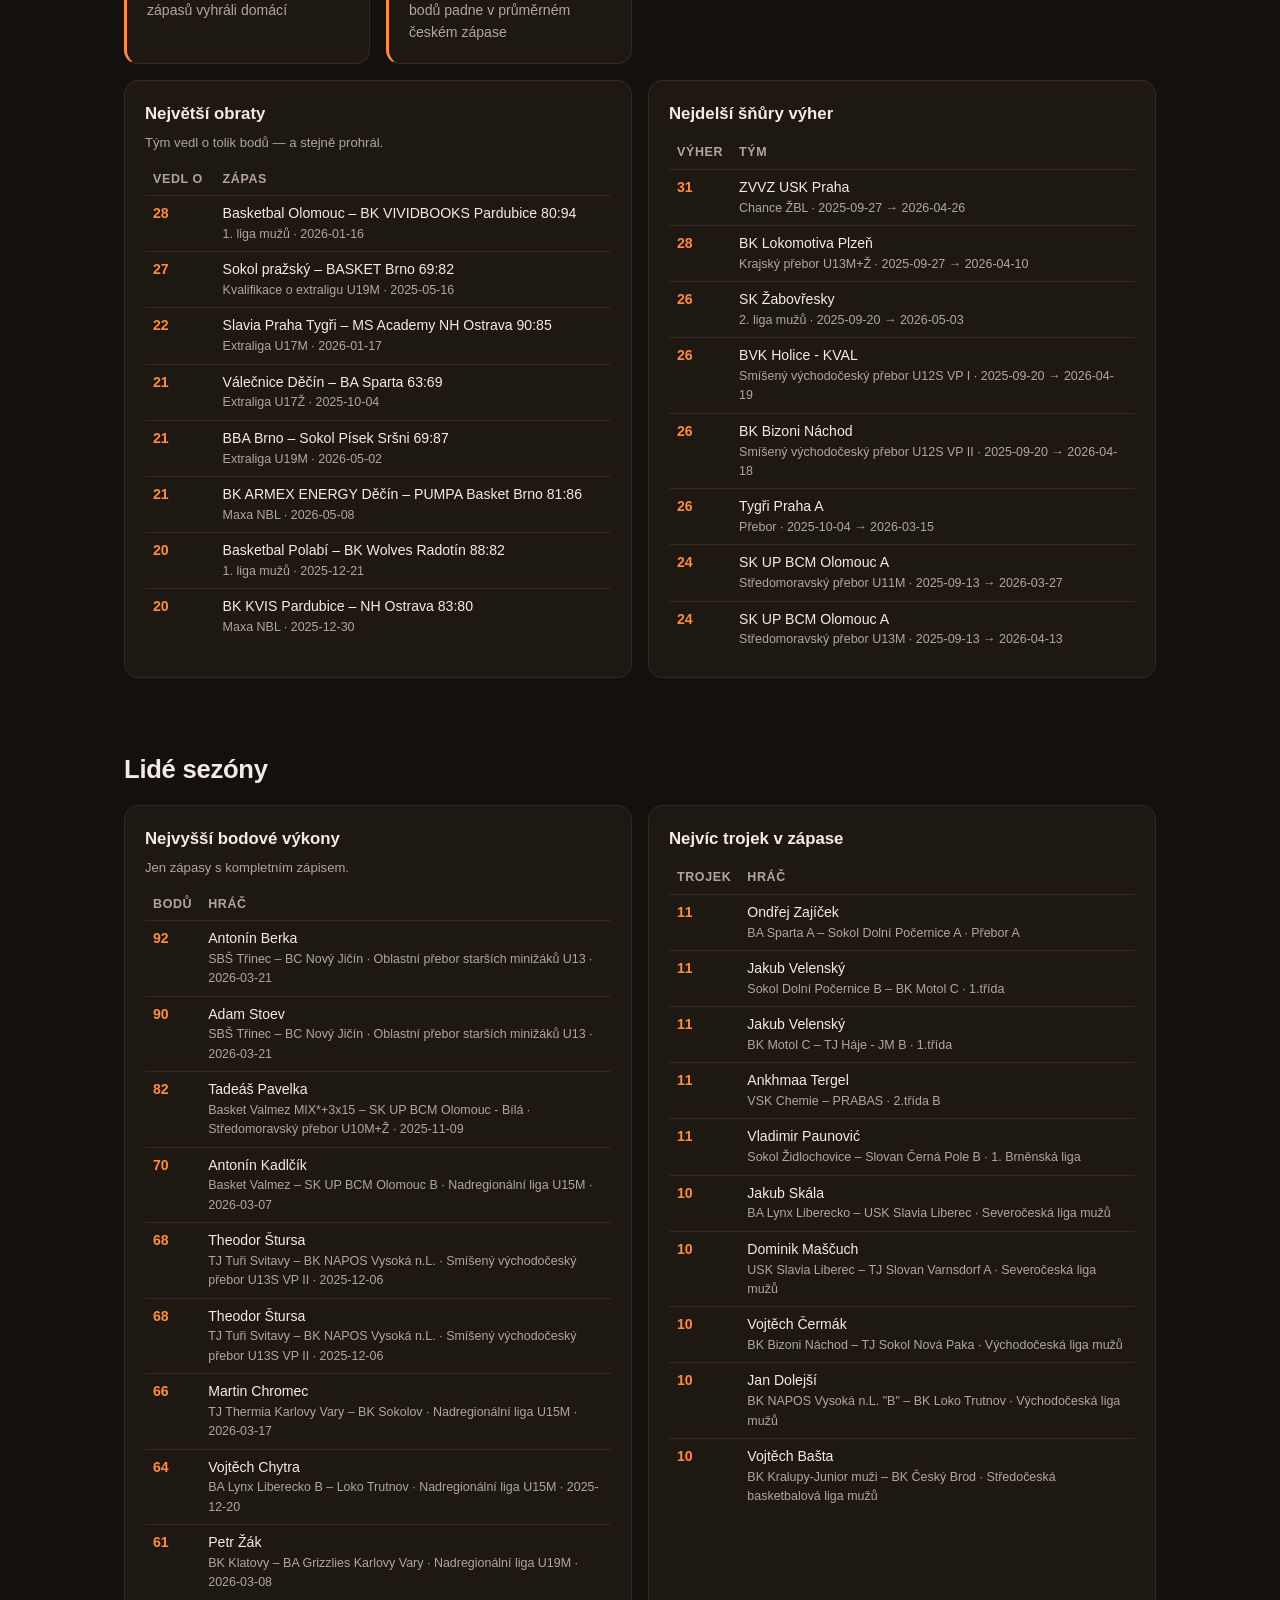
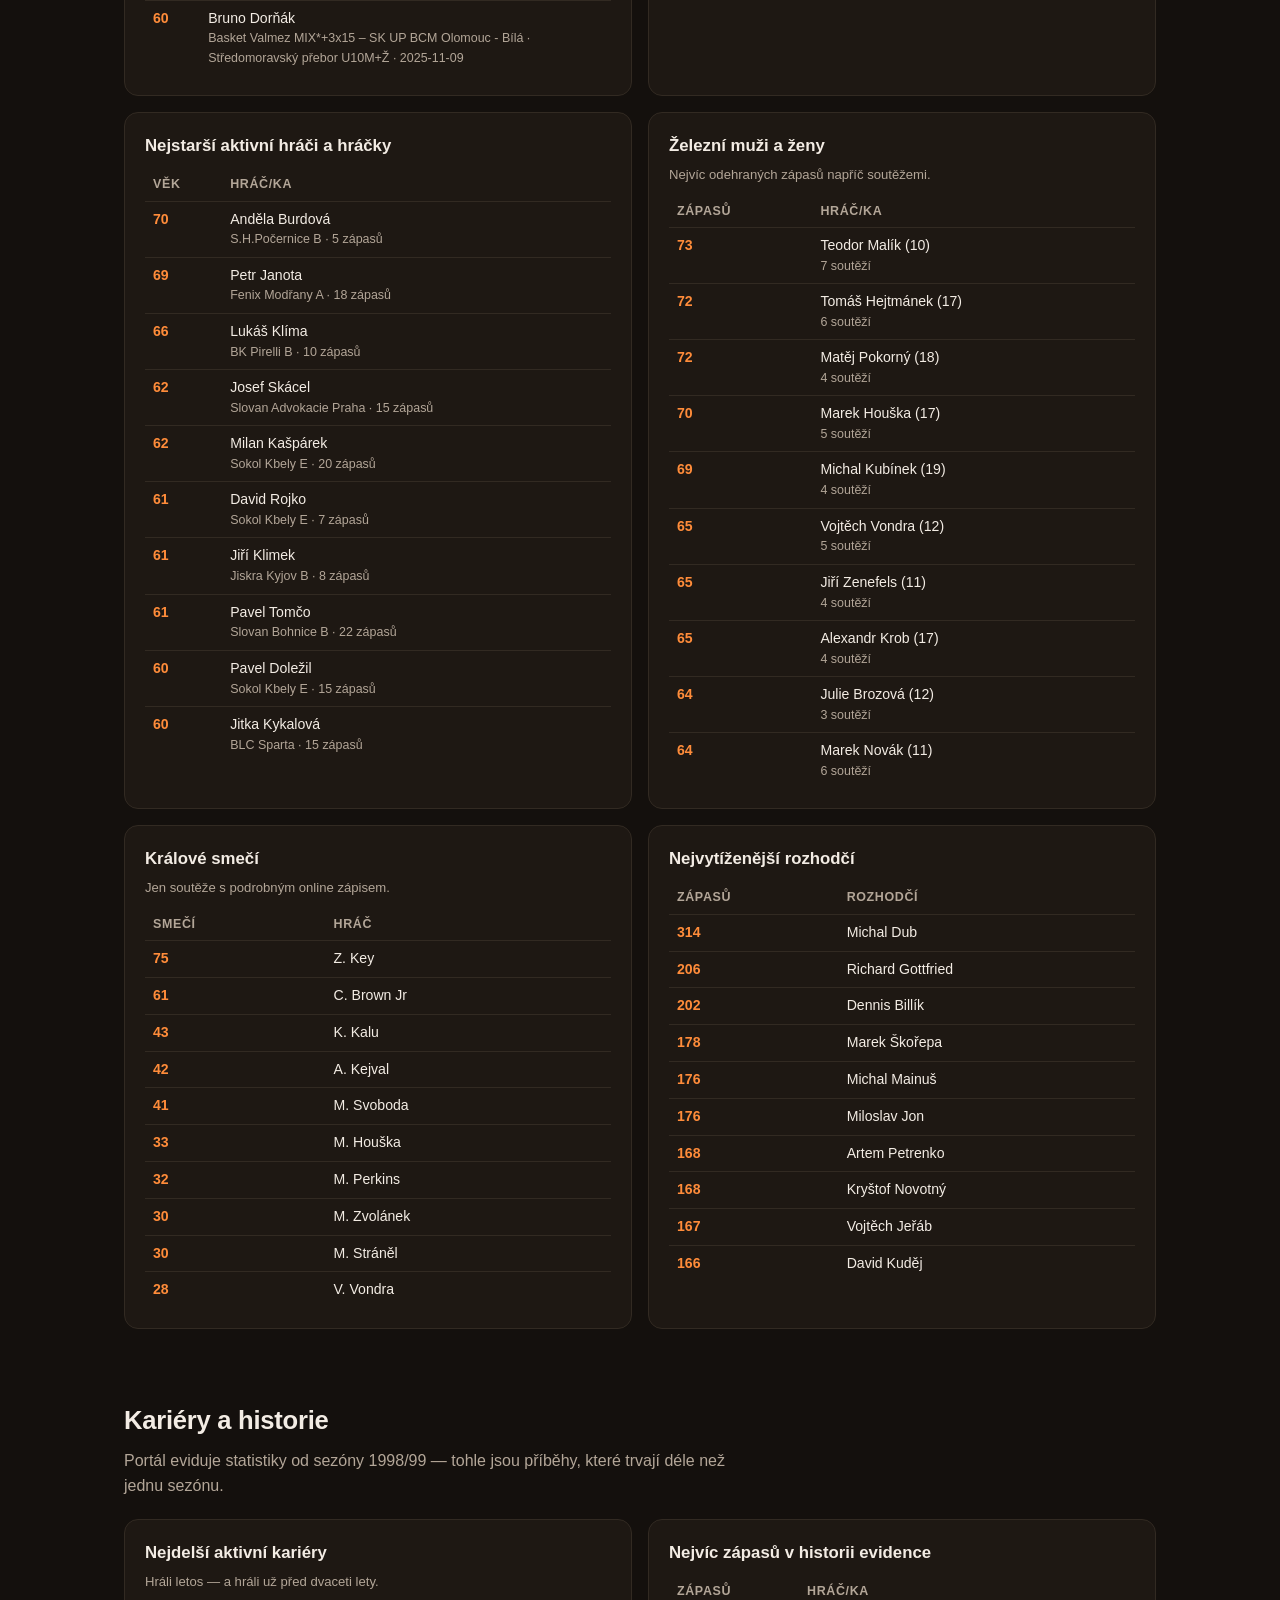
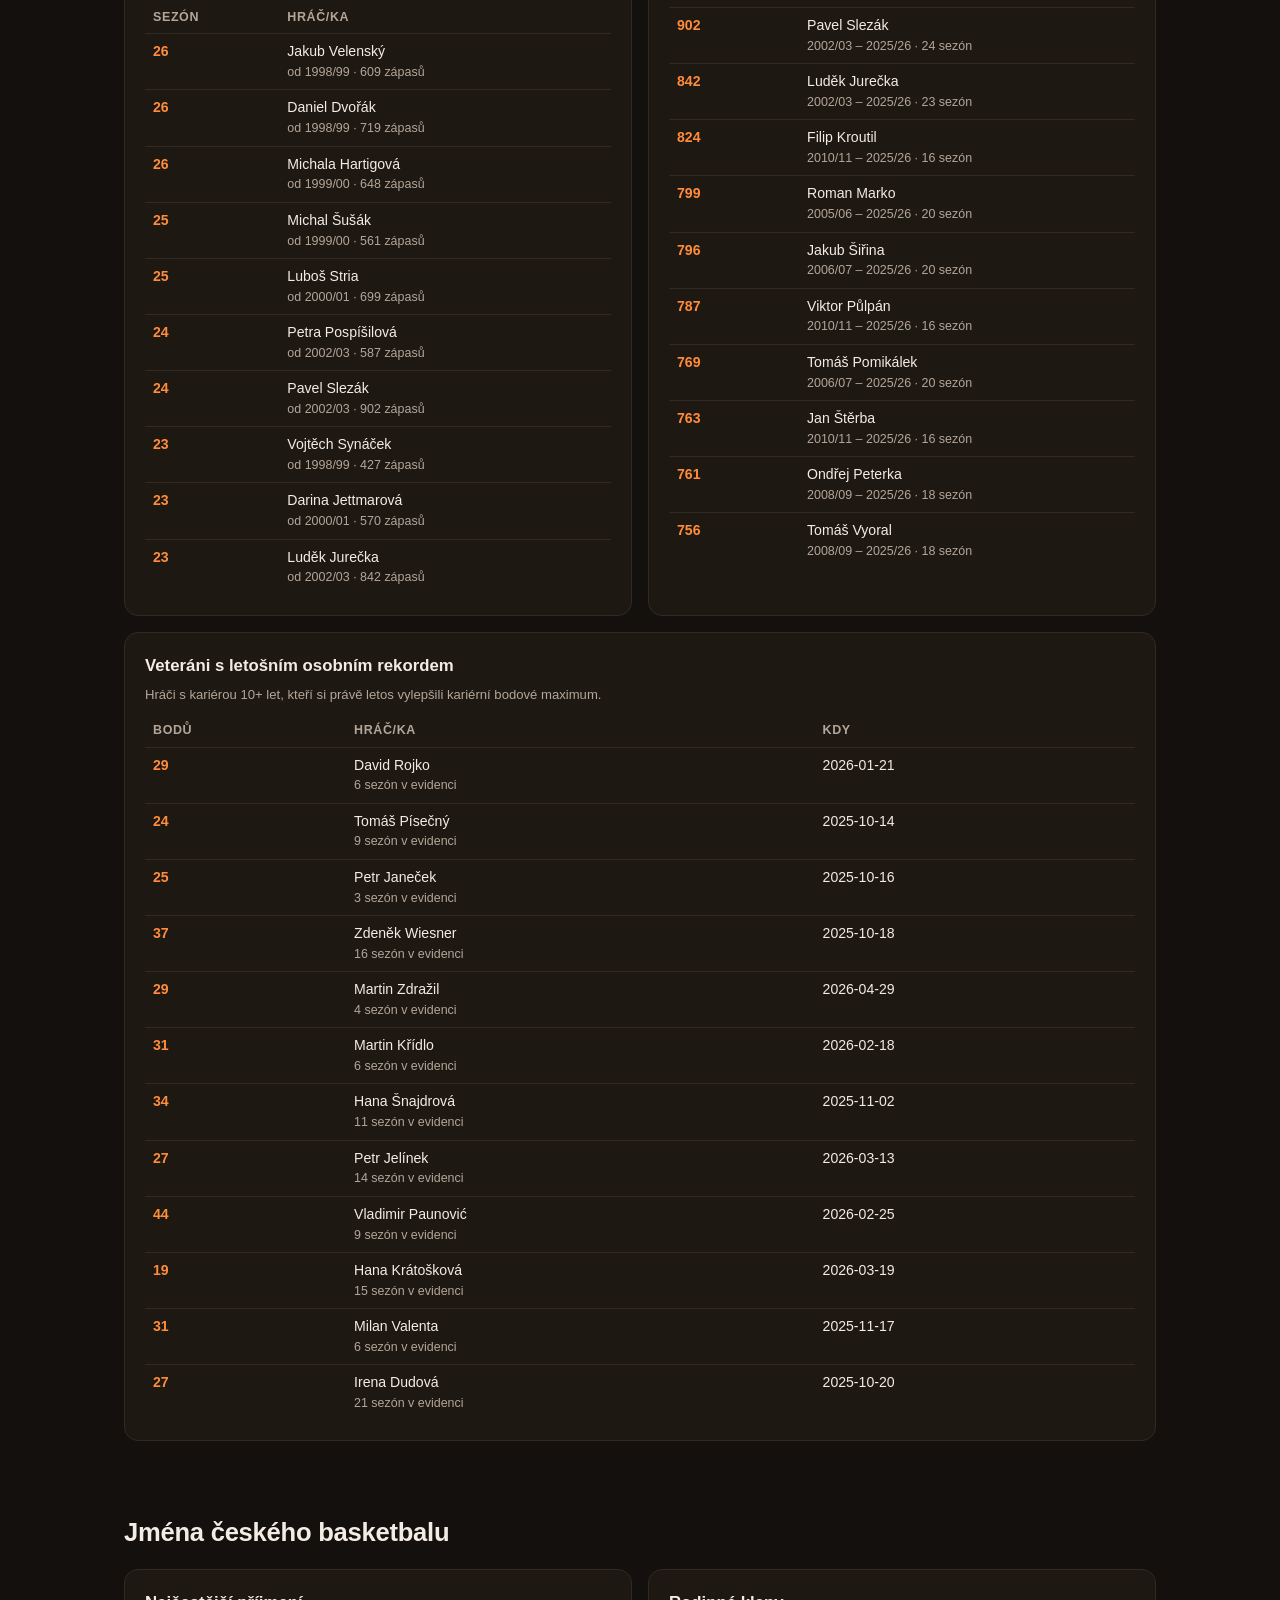
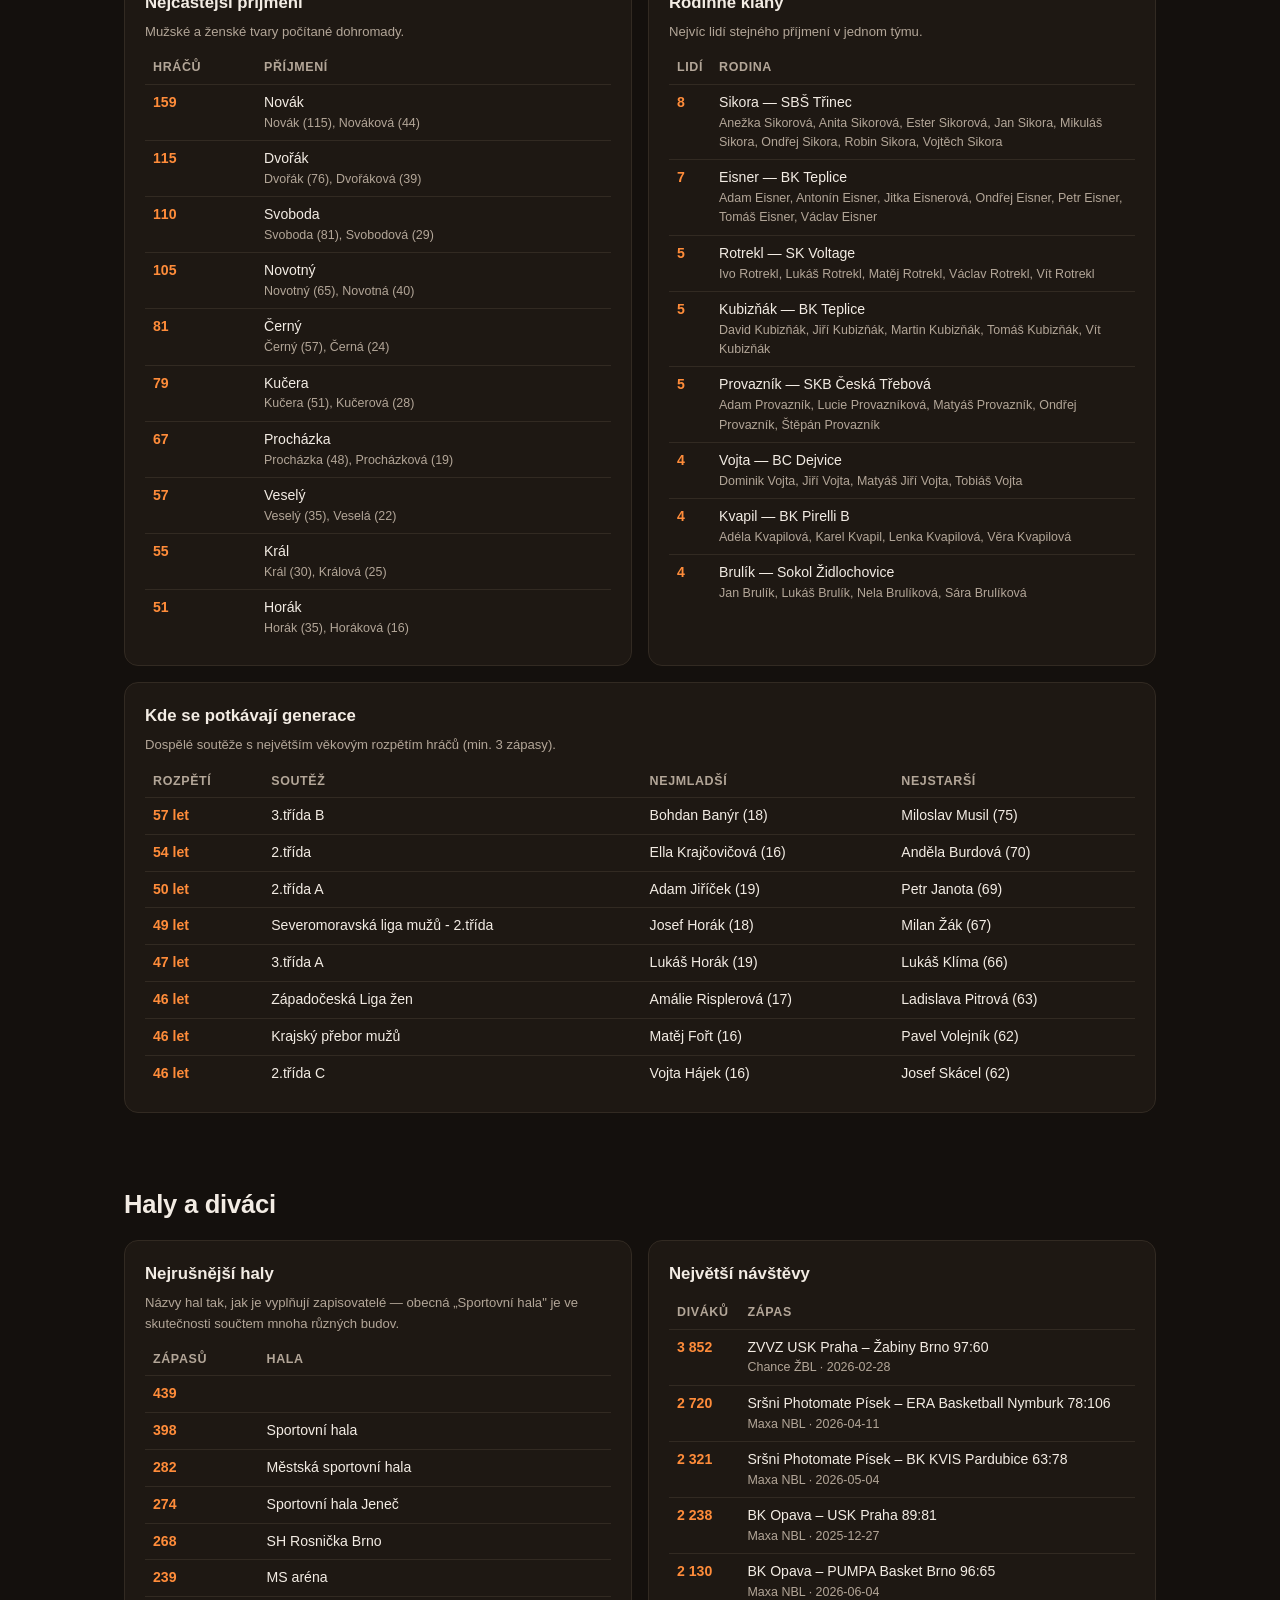
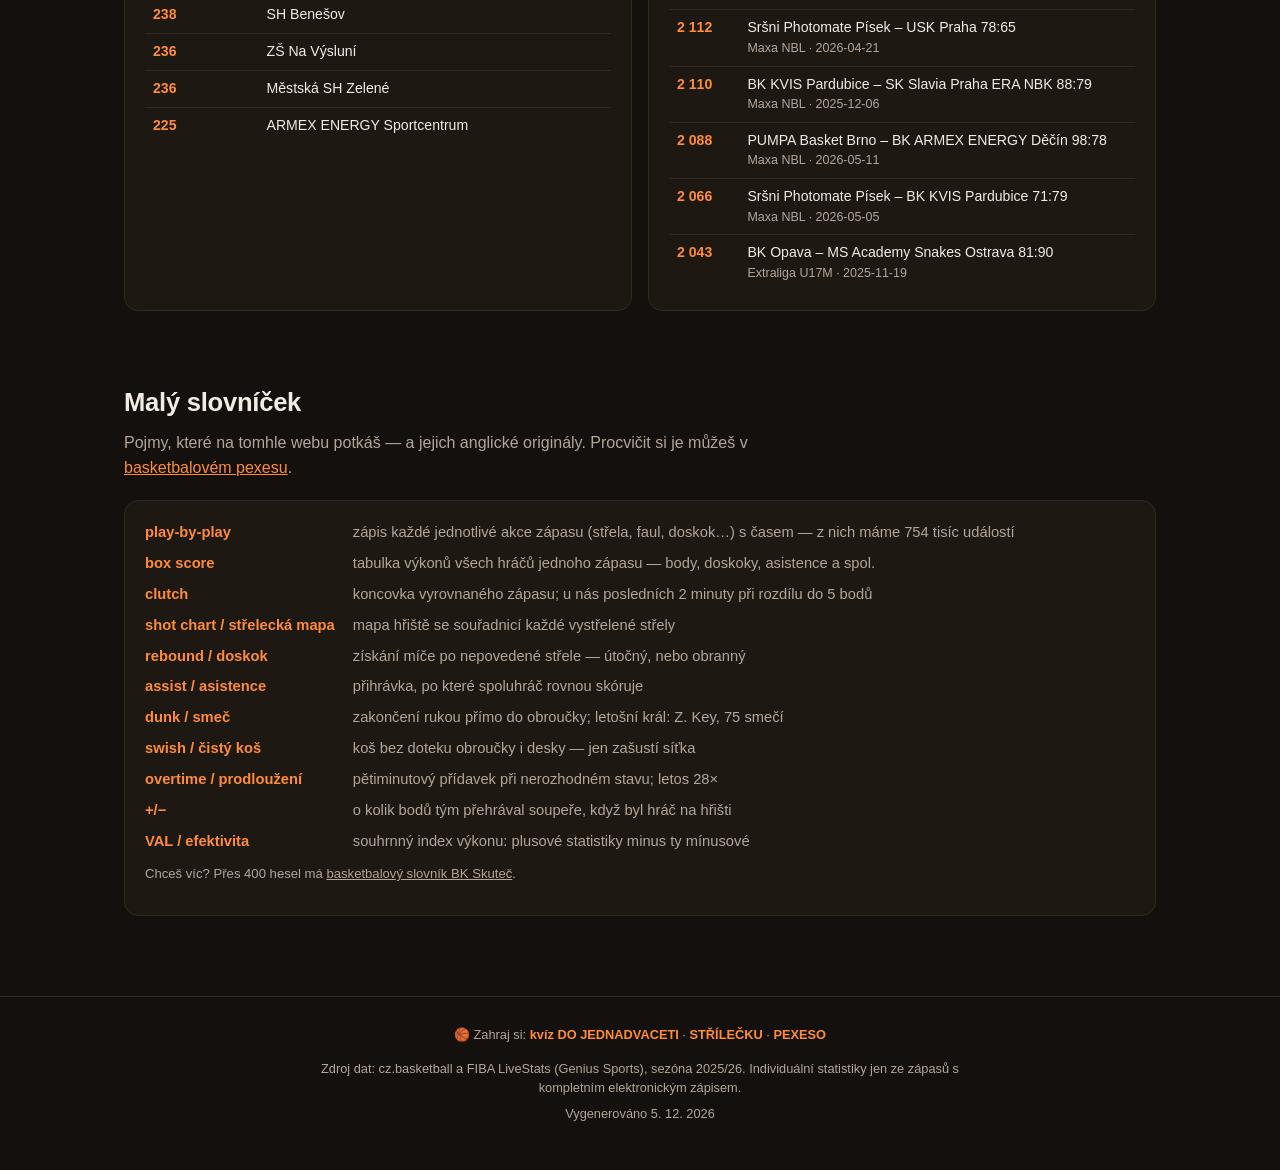
==== commit 5d07bc1b: "Add EN-CZ basketball pexeso game and glossary section Co-Authored-By: Claude Fable 5 <noreply@anthro" ====
--- a/web/index.html
+++ b/web/index.html
@@ -143,6 +143,29 @@
 
 <!-- Sekce čekající na data od ČBF — skrytá do doby, než data dorazí.
      Pro zobrazení smazat atribut hidden. -->
+<section id="slovnicek">
+  <h2>Malý slovníček</h2>
+  <p class="section-note">Pojmy, které na tomhle webu potkáš — a jejich anglické
+     originály. Procvičit si je můžeš v <a href="pexeso/" style="color:var(--accent)">basketbalovém pexesu</a>.</p>
+  <div class="card">
+    <dl class="glossary">
+      <dt>play-by-play</dt><dd>zápis každé jednotlivé akce zápasu (střela, faul, doskok…) s časem — z nich máme 754 tisíc událostí</dd>
+      <dt>box score</dt><dd>tabulka výkonů všech hráčů jednoho zápasu — body, doskoky, asistence a spol.</dd>
+      <dt>clutch</dt><dd>koncovka vyrovnaného zápasu; u nás posledních 2 minuty při rozdílu do 5 bodů</dd>
+      <dt>shot chart / střelecká mapa</dt><dd>mapa hřiště se souřadnicí každé vystřelené střely</dd>
+      <dt>rebound / doskok</dt><dd>získání míče po nepovedené střele — útočný, nebo obranný</dd>
+      <dt>assist / asistence</dt><dd>přihrávka, po které spoluhráč rovnou skóruje</dd>
+      <dt>dunk / smeč</dt><dd>zakončení rukou přímo do obroučky; letošní král: Z. Key, 75 smečí</dd>
+      <dt>swish / čistý koš</dt><dd>koš bez doteku obroučky i desky — jen zašustí síťka</dd>
+      <dt>overtime / prodloužení</dt><dd>pětiminutový přídavek při nerozhodném stavu; letos 28×</dd>
+      <dt>+/−</dt><dd>o kolik bodů tým přehrával soupeře, když byl hráč na hřišti</dd>
+      <dt>VAL / efektivita</dt><dd>souhrnný index výkonu: plusové statistiky minus ty mínusové</dd>
+    </dl>
+    <p class="table-note" style="margin-top:12px">Chceš víc? Přes 400 hesel má
+       <a href="https://www.bkskutec.cz/basketbalovy-slovnik/" target="_blank" rel="noopener" style="color:var(--dim)">basketbalový slovník BK Skuteč</a>.</p>
+  </div>
+</section>
+
 <section id="federace" class="pending" hidden>
   <h2>Připraveno na data od federace</h2>
   <p class="section-note">Tyhle kapitoly čekají na podklady z ČBF — jakmile dorazí,
@@ -157,7 +180,10 @@
 </main>
 
 <footer>
-  <p style="margin-bottom:14px"><a href="hra/" style="color:var(--accent);font-weight:700;text-decoration:none">🏀 Zahraj si DO JEDNADVACETI — kvíz z dat téhle sezóny</a></p>
+  <p style="margin-bottom:14px">🏀 Zahraj si:
+     <a href="hra/" style="color:var(--accent);font-weight:700;text-decoration:none">kvíz DO JEDNADVACETI</a> ·
+     <a href="strilecka/" style="color:var(--accent);font-weight:700;text-decoration:none">STŘÍLEČKU</a> ·
+     <a href="pexeso/" style="color:var(--accent);font-weight:700;text-decoration:none">PEXESO</a></p>
   <p>Zdroj dat: cz.basketball a FIBA LiveStats (Genius Sports), sezóna 2025/26.
      Individuální statistiky jen ze zápasů s kompletním elektronickým zápisem.</p>
   <p id="generated"></p>
--- a/web/style.css
+++ b/web/style.css
@@ -120,6 +120,12 @@
 .curio b { font-size: 1.5rem; color: var(--accent); }
 .curio p { color: var(--ink-dim); font-size: .88rem; margin-top: 6px; }
 
+/* ---------- slovníček ---------- */
+.glossary { display:grid; grid-template-columns:minmax(150px, auto) 1fr; gap:8px 18px; }
+.glossary dt { color:var(--accent); font-weight:700; font-size:.92rem; }
+.glossary dd { color:var(--ink-dim); font-size:.92rem; }
+@media (max-width:600px) { .glossary { grid-template-columns:1fr; gap:2px; } .glossary dd { margin-bottom:10px; } }
+
 /* ---------- placeholder sekce ---------- */
 .ghost { background: var(--bg-ghost); border-style: dashed; }
 .ghost p { color: var(--ink-dim); font-size: .88rem; }
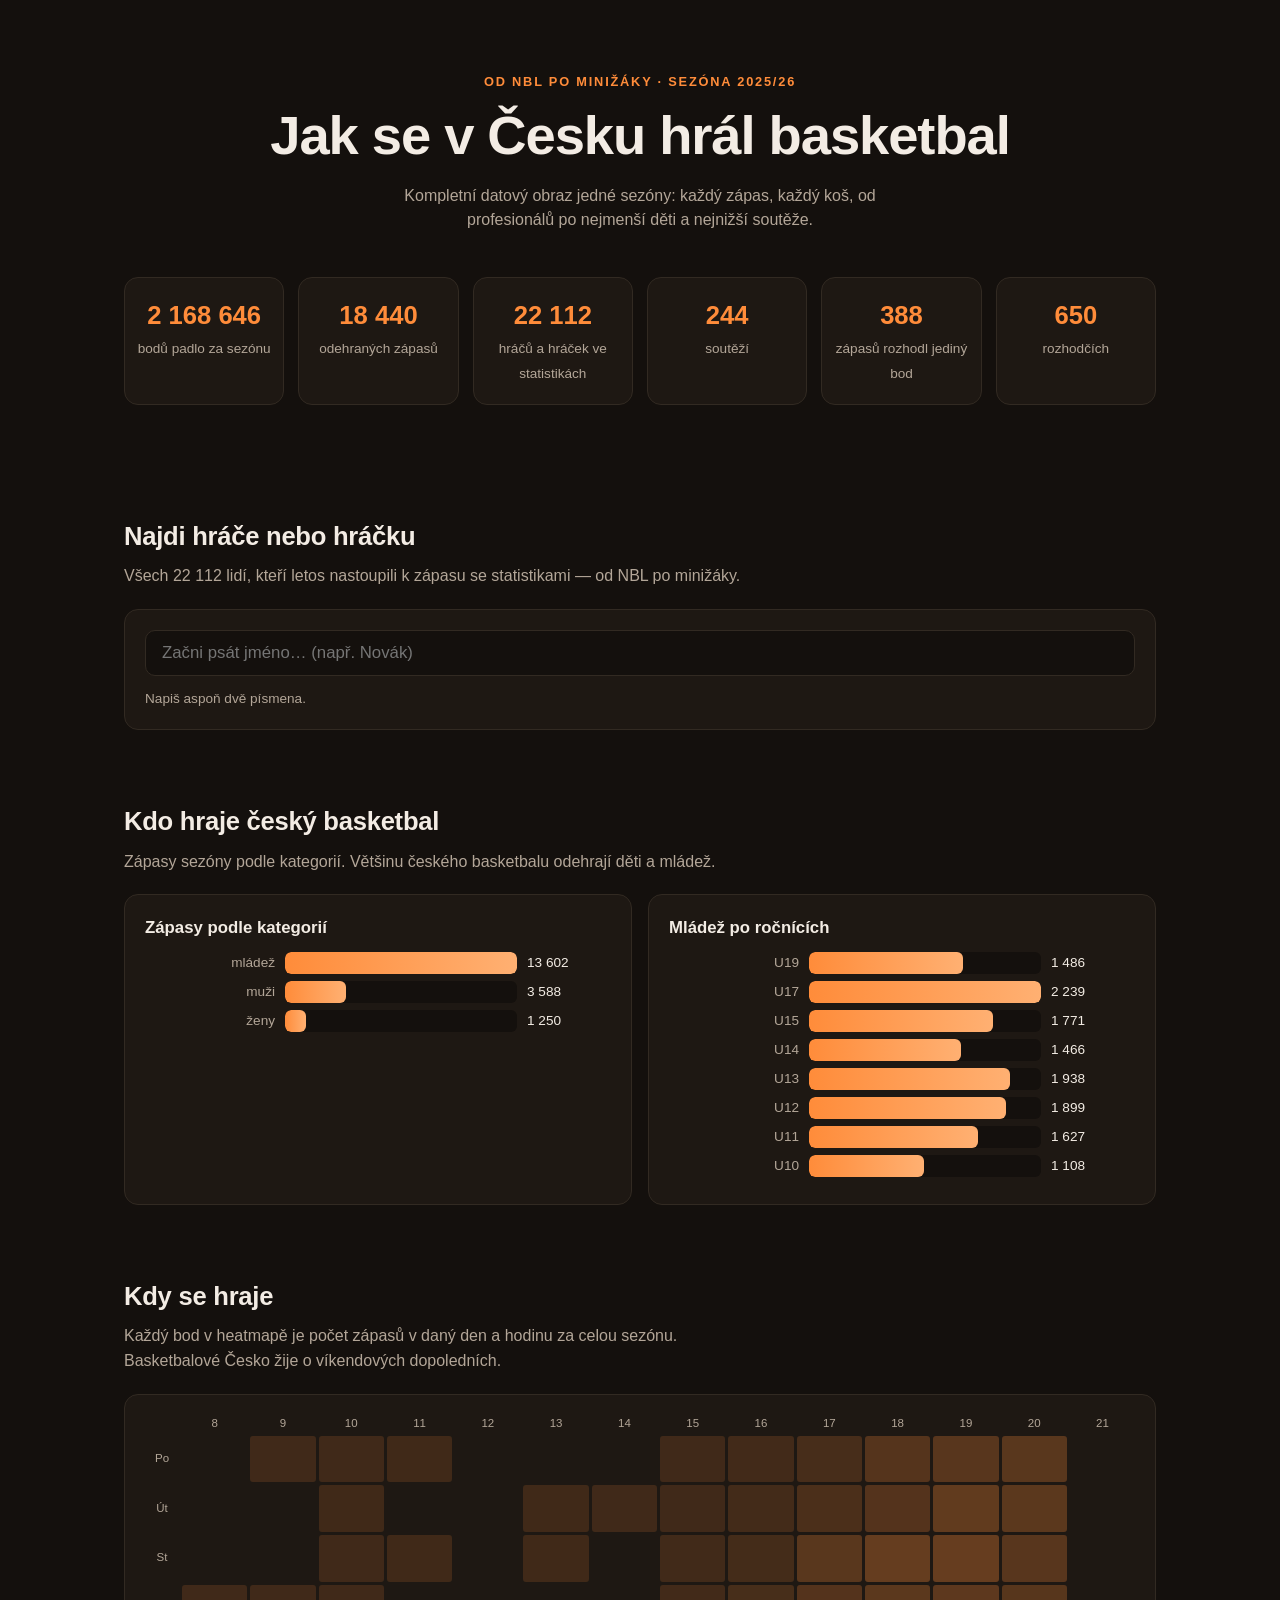
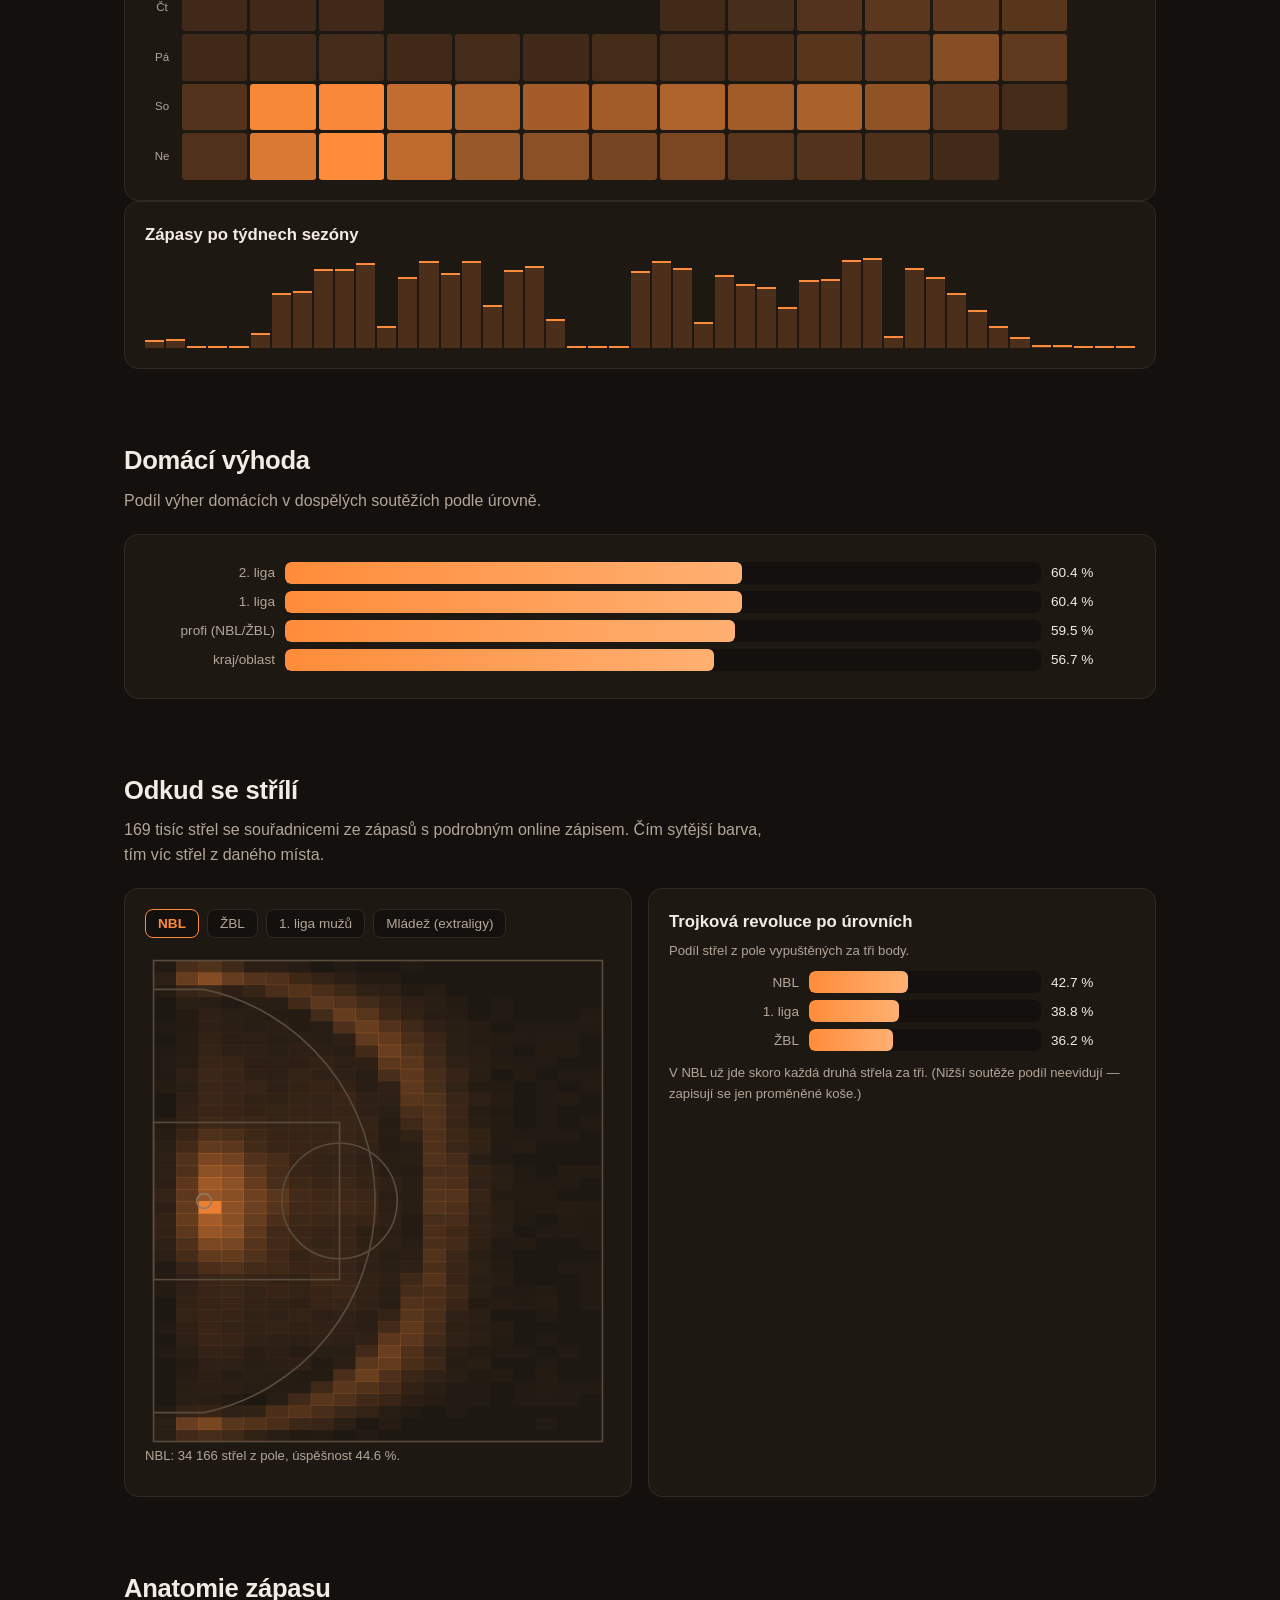
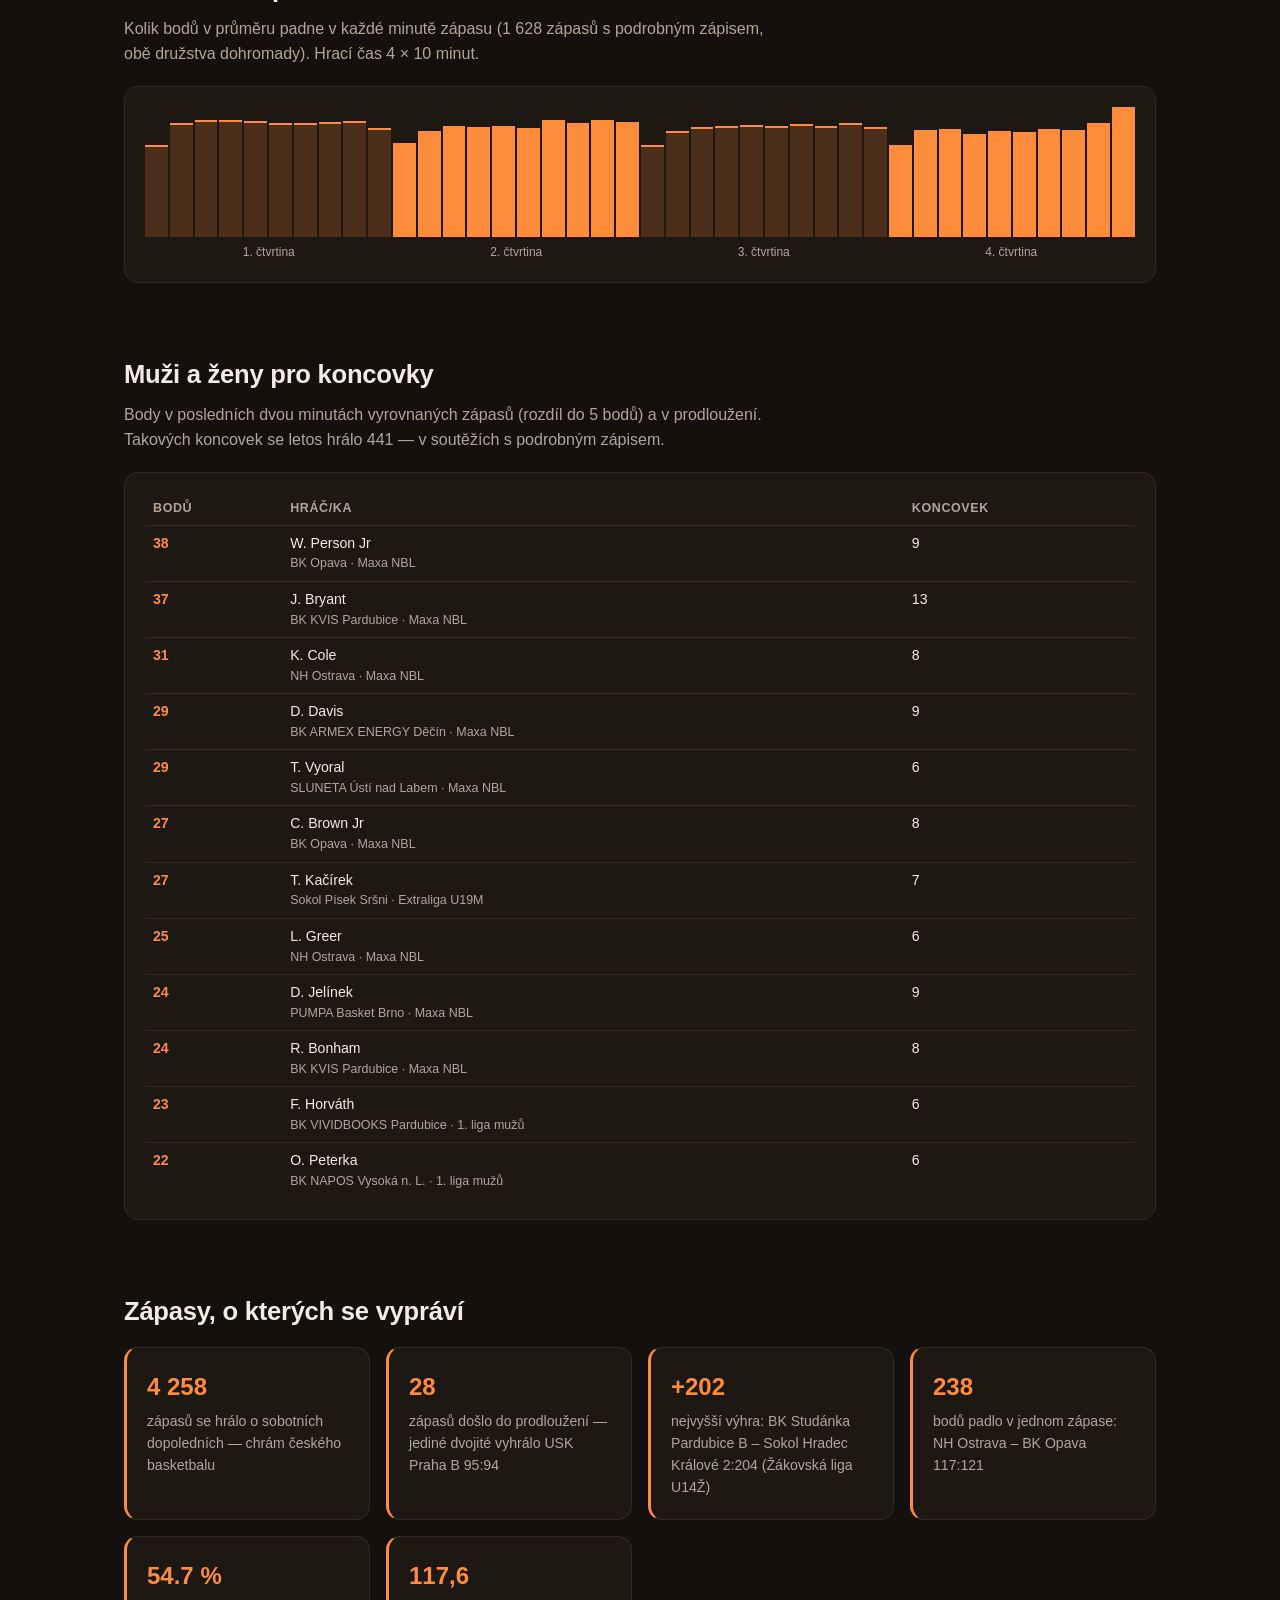
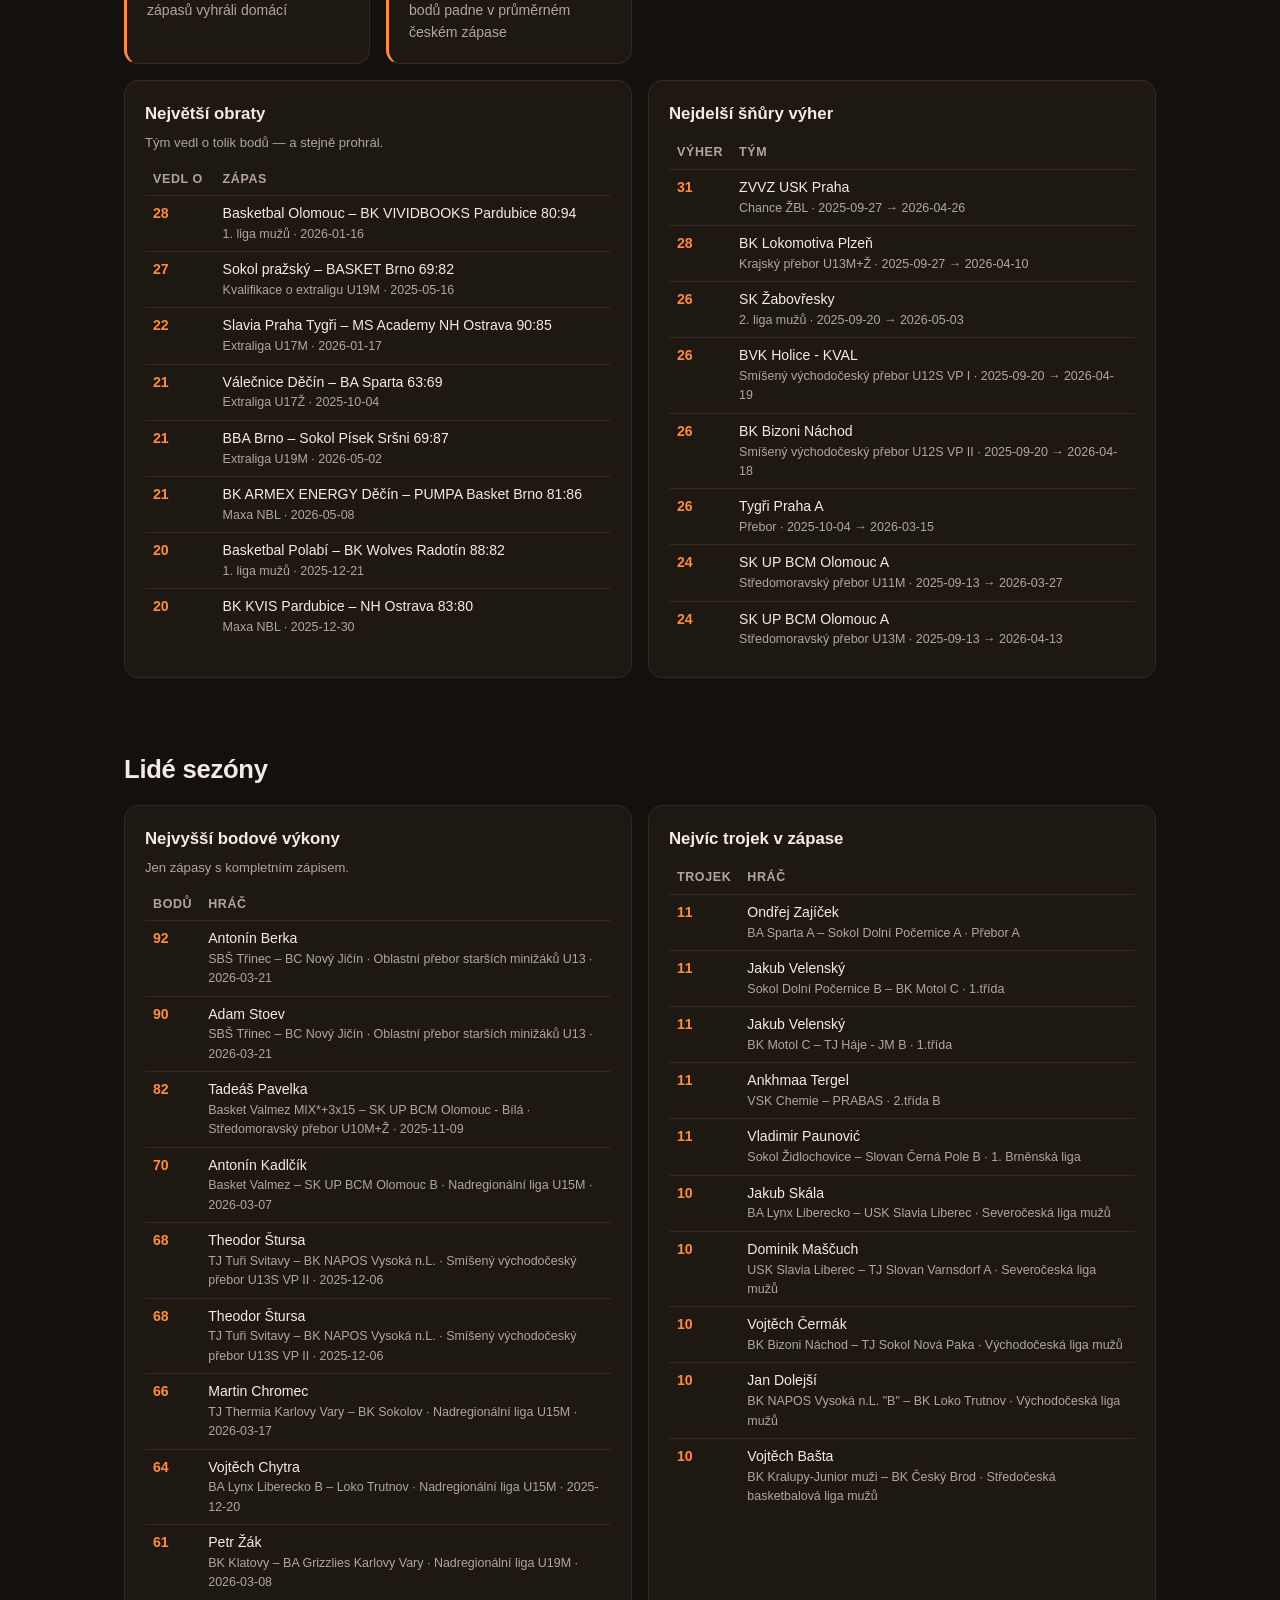
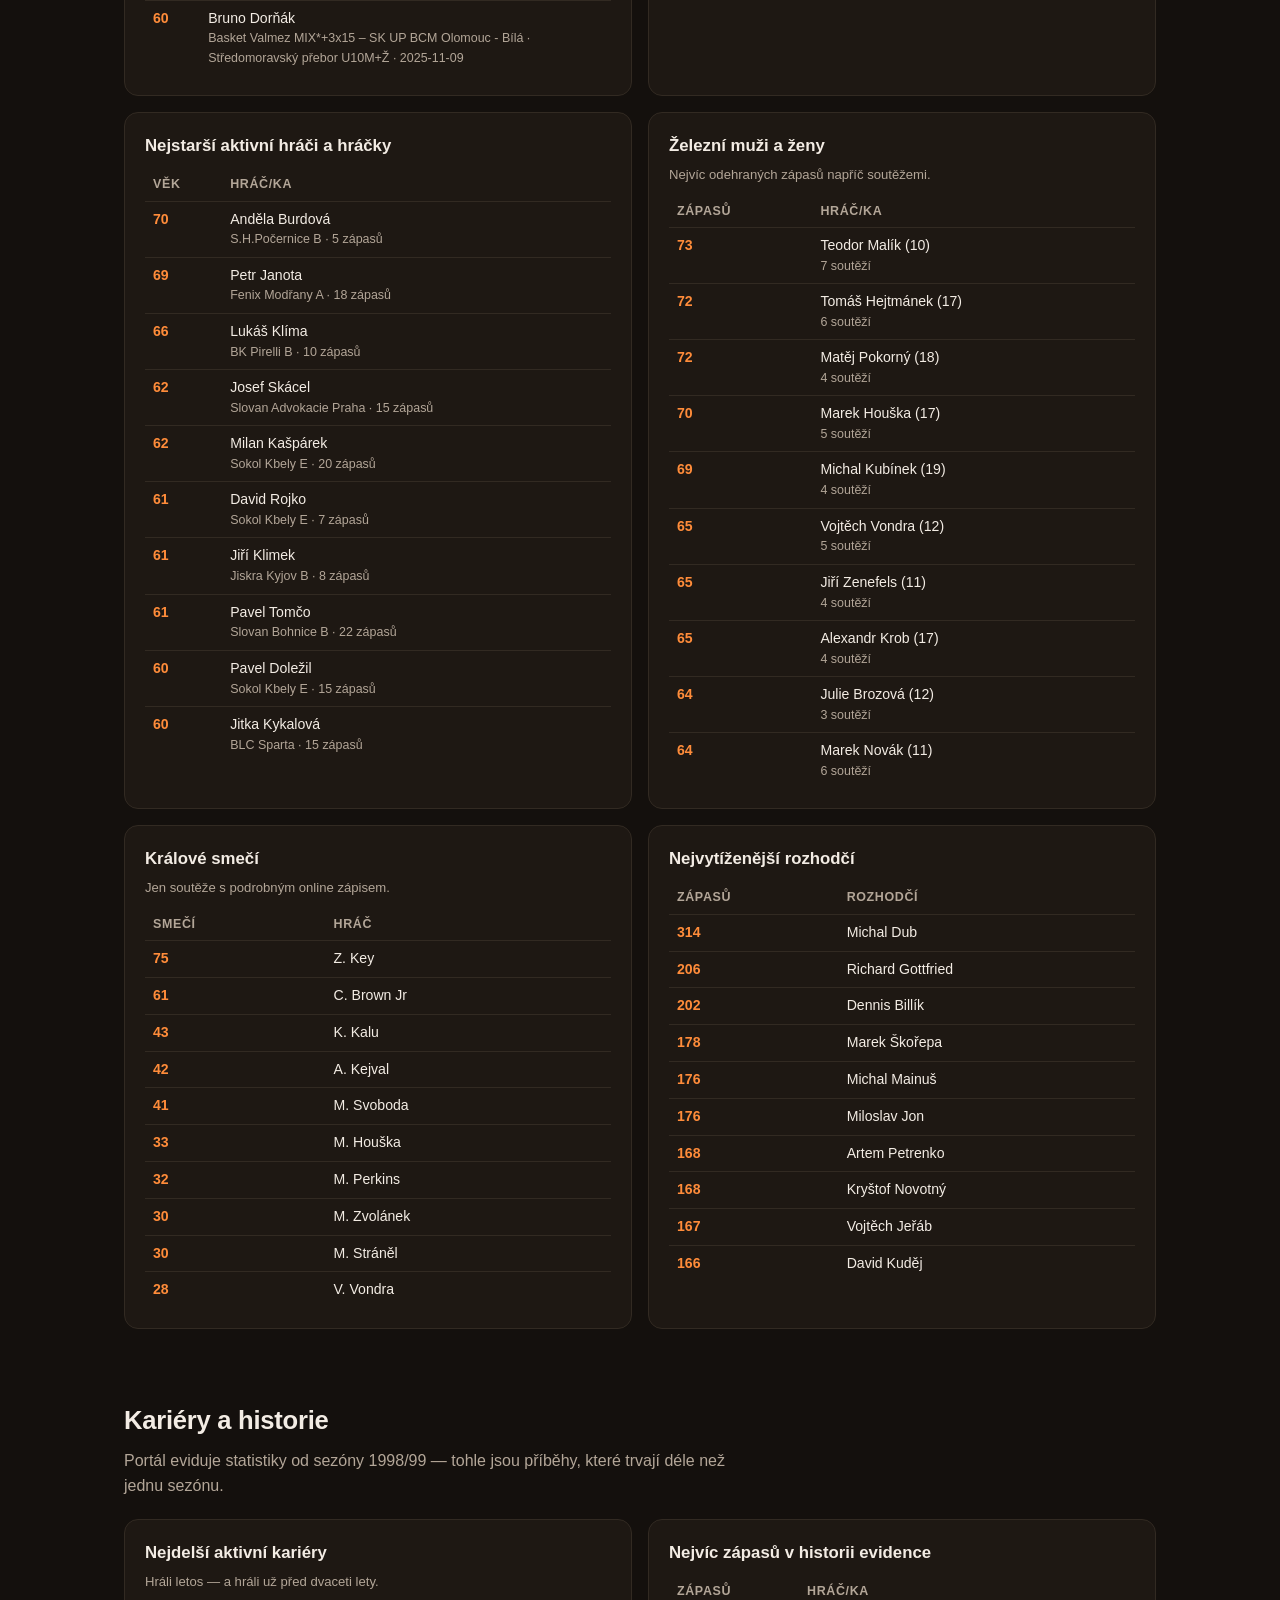
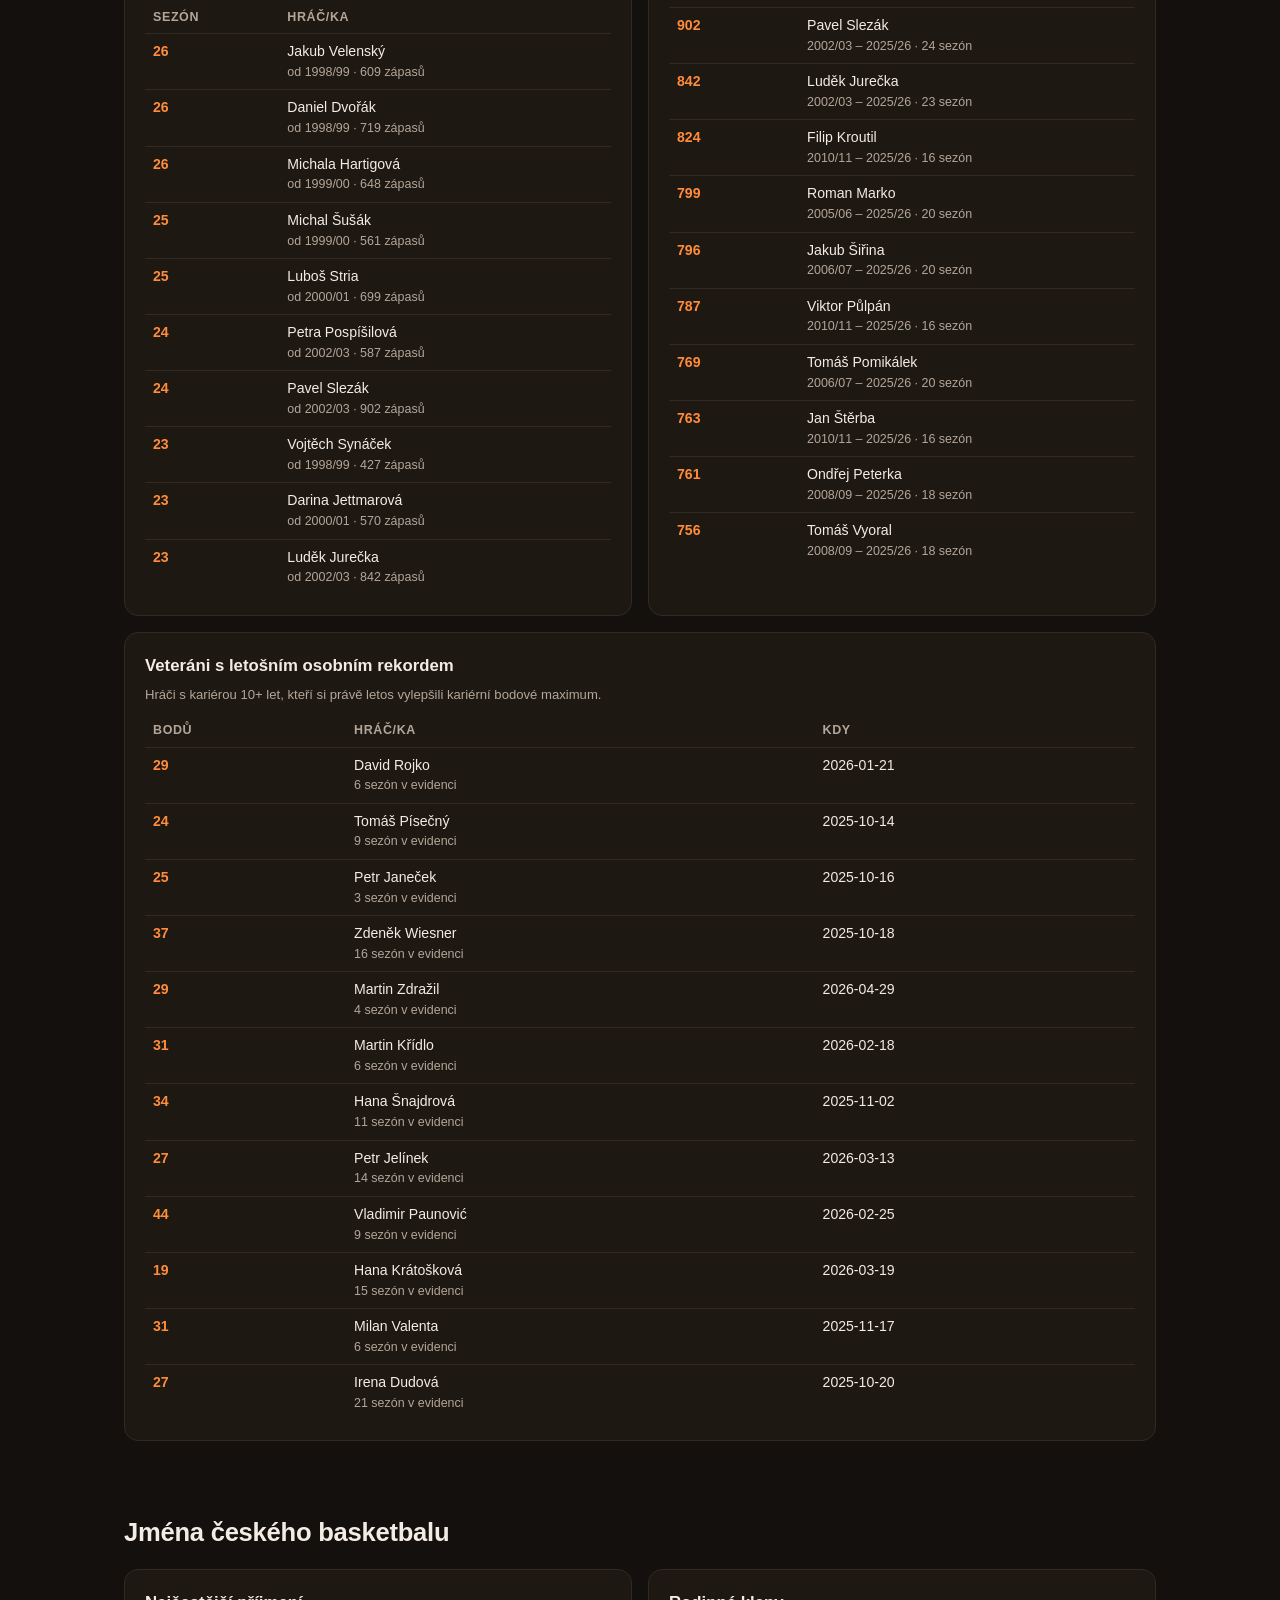
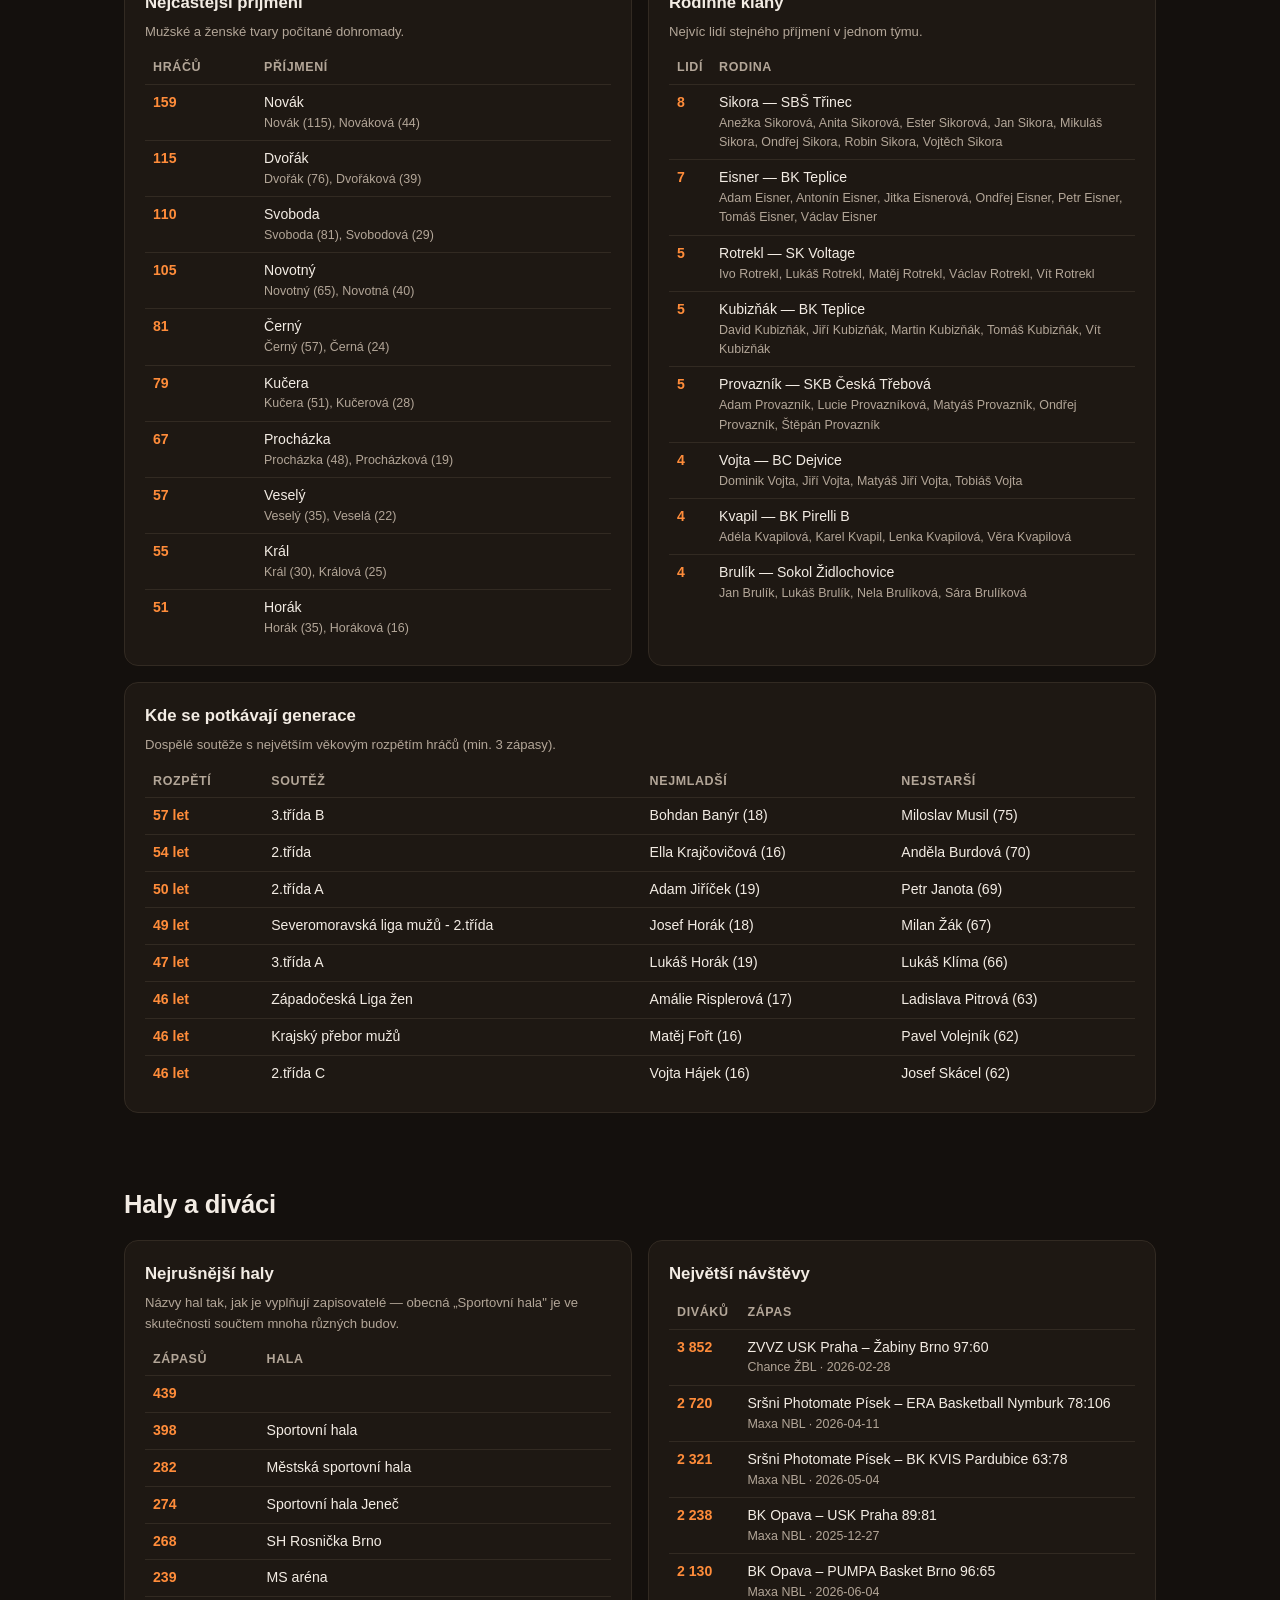
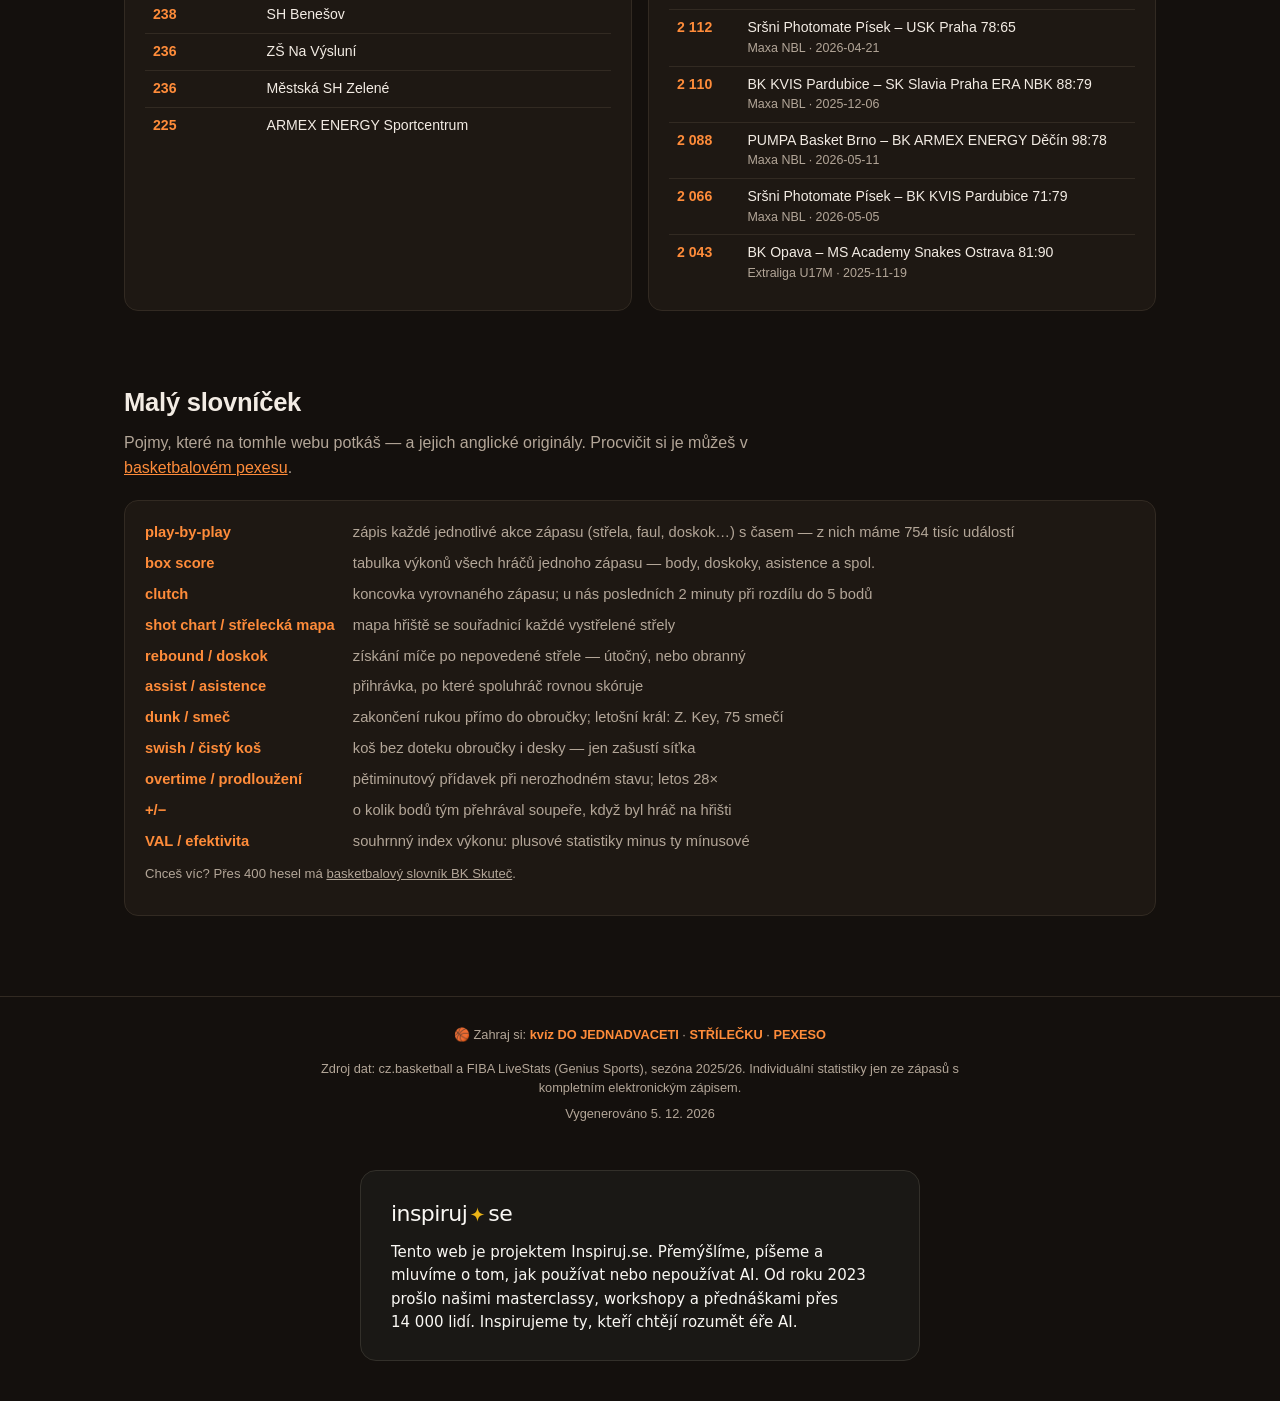
==== commit 4aecc953: "Add Inspiruj.se badge (dark variant) to all pages Co-Authored-By: Claude Opus 5 <noreply@anthropic.c" ====
--- a/web/index.html
+++ b/web/index.html
@@ -189,6 +189,15 @@
   <p id="generated"></p>
 </footer>
 
+<div class="inspiruj-badge">
+  <!-- ===== Štítek Inspiruj.se — TMAVÁ varianta ===== -->
+  <a href="https://inspiruj.se" target="_blank" rel="noopener" style="display:block;box-sizing:border-box;max-width:560px;margin:0 auto;padding:26px 30px;background:#1A1815;border:1px solid #33302A;border-radius:16px;text-decoration:none;font-family:'Space Grotesk','Segoe UI',system-ui,-apple-system,sans-serif;color:#FAF8F4;line-height:1.55;text-align:left;">
+    <span style="display:inline-flex;align-items:center;font-weight:500;font-size:22px;letter-spacing:-0.025em;color:#FAF8F4;">inspiruj<svg width="15" height="15" viewBox="0 0 100 100" style="margin:0 3px;flex:none;" aria-hidden="true"><path d="M50 2 C54 34 66 46 98 50 C66 54 54 66 50 98 C46 66 34 54 2 50 C34 46 46 34 50 2 Z" fill="#EBB417"/></svg>se</span>
+    <span style="display:block;margin-top:10px;font-size:15px;color:#FAF8F4;">Tento web je projektem Inspiruj.se. Přemýšlíme, píšeme a mluvíme o&nbsp;tom, jak používat nebo nepoužívat AI. Od roku 2023 prošlo našimi masterclassy, workshopy a&nbsp;přednáškami přes 14&nbsp;000 lidí. Inspirujeme ty, kteří chtějí rozumět éře AI.</span>
+  </a>
+  <!-- ===== konec štítku ===== -->
+</div>
+
 <script src="data.js"></script>
 <script src="app.js"></script>
 </body>
--- a/web/style.css
+++ b/web/style.css
@@ -160,6 +160,8 @@
 .btn-row button.active { border-color: var(--accent); color: var(--accent); font-weight: 700; }
 #shotmap svg { width: 100%; height: auto; display: block; }
 
+.inspiruj-badge { padding: 0 24px 40px; }
+
 footer {
   border-top: 1px solid var(--line);
   color: var(--ink-dim);
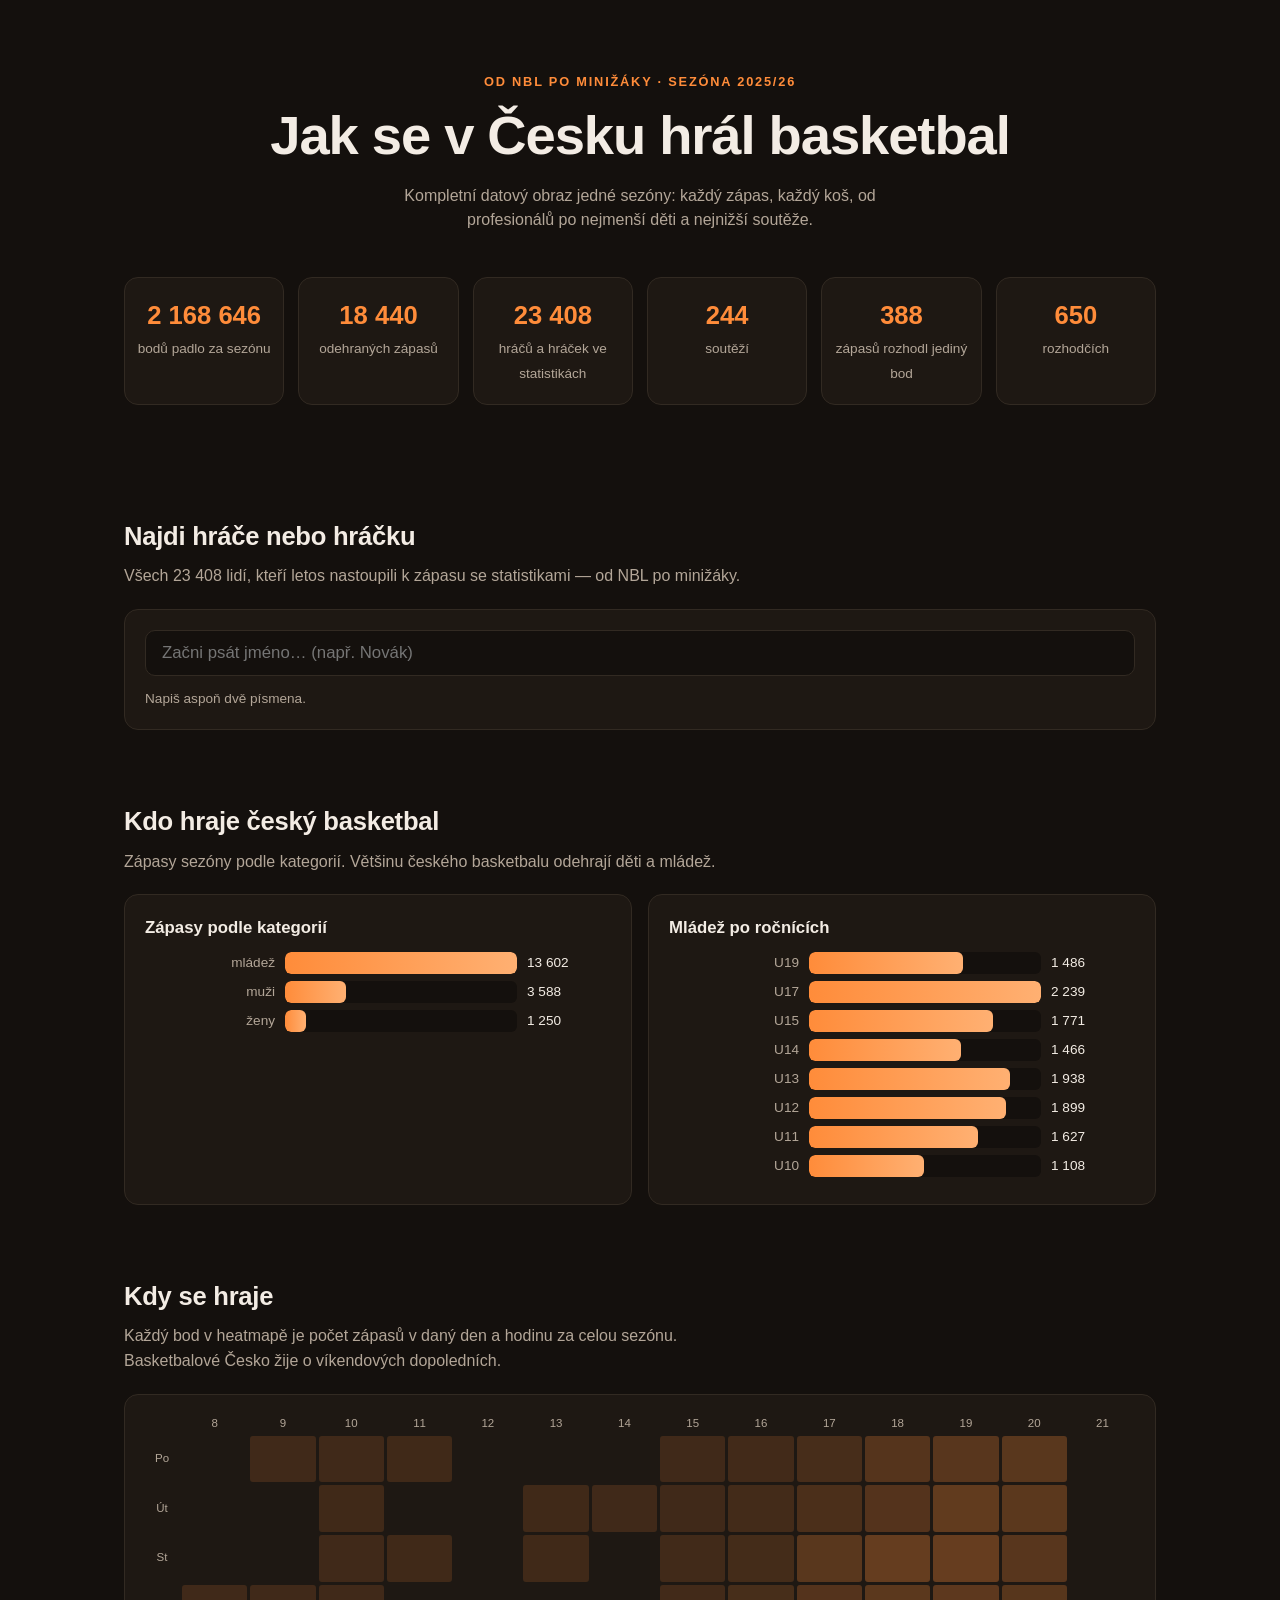
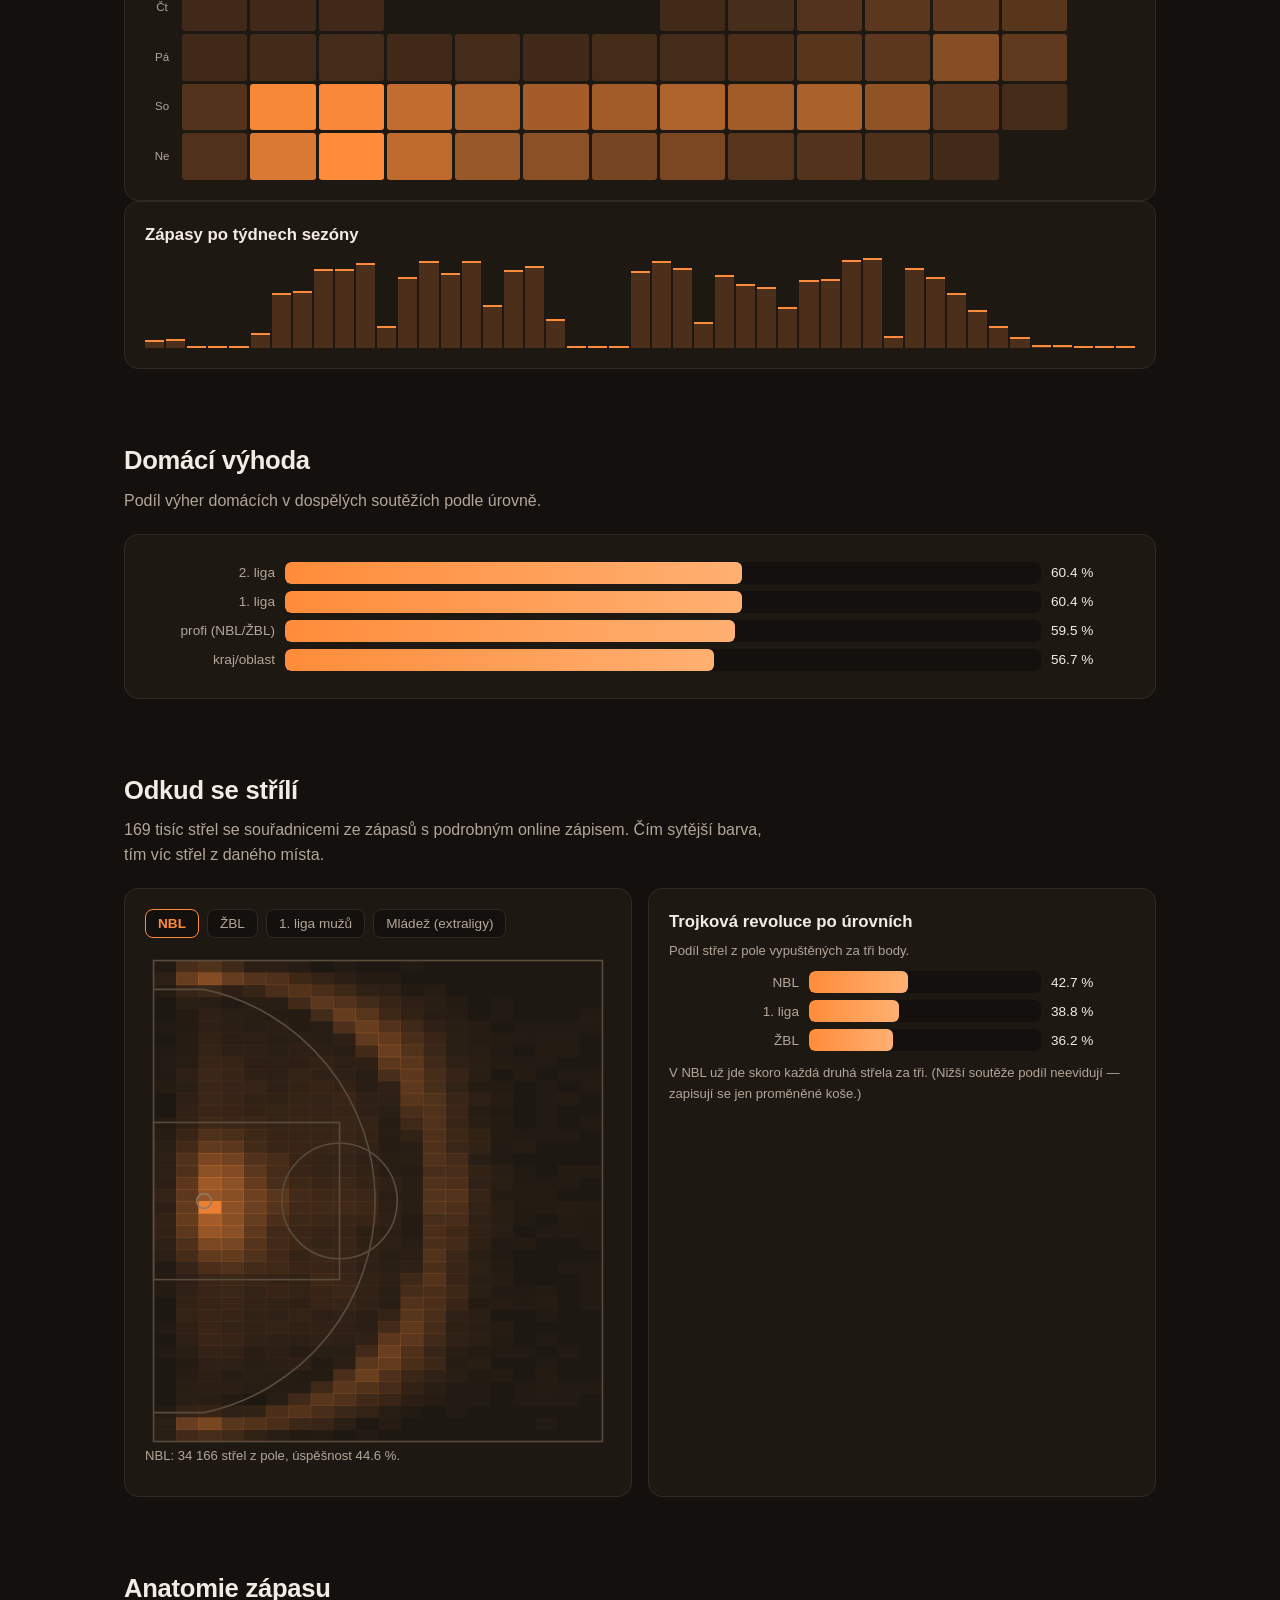
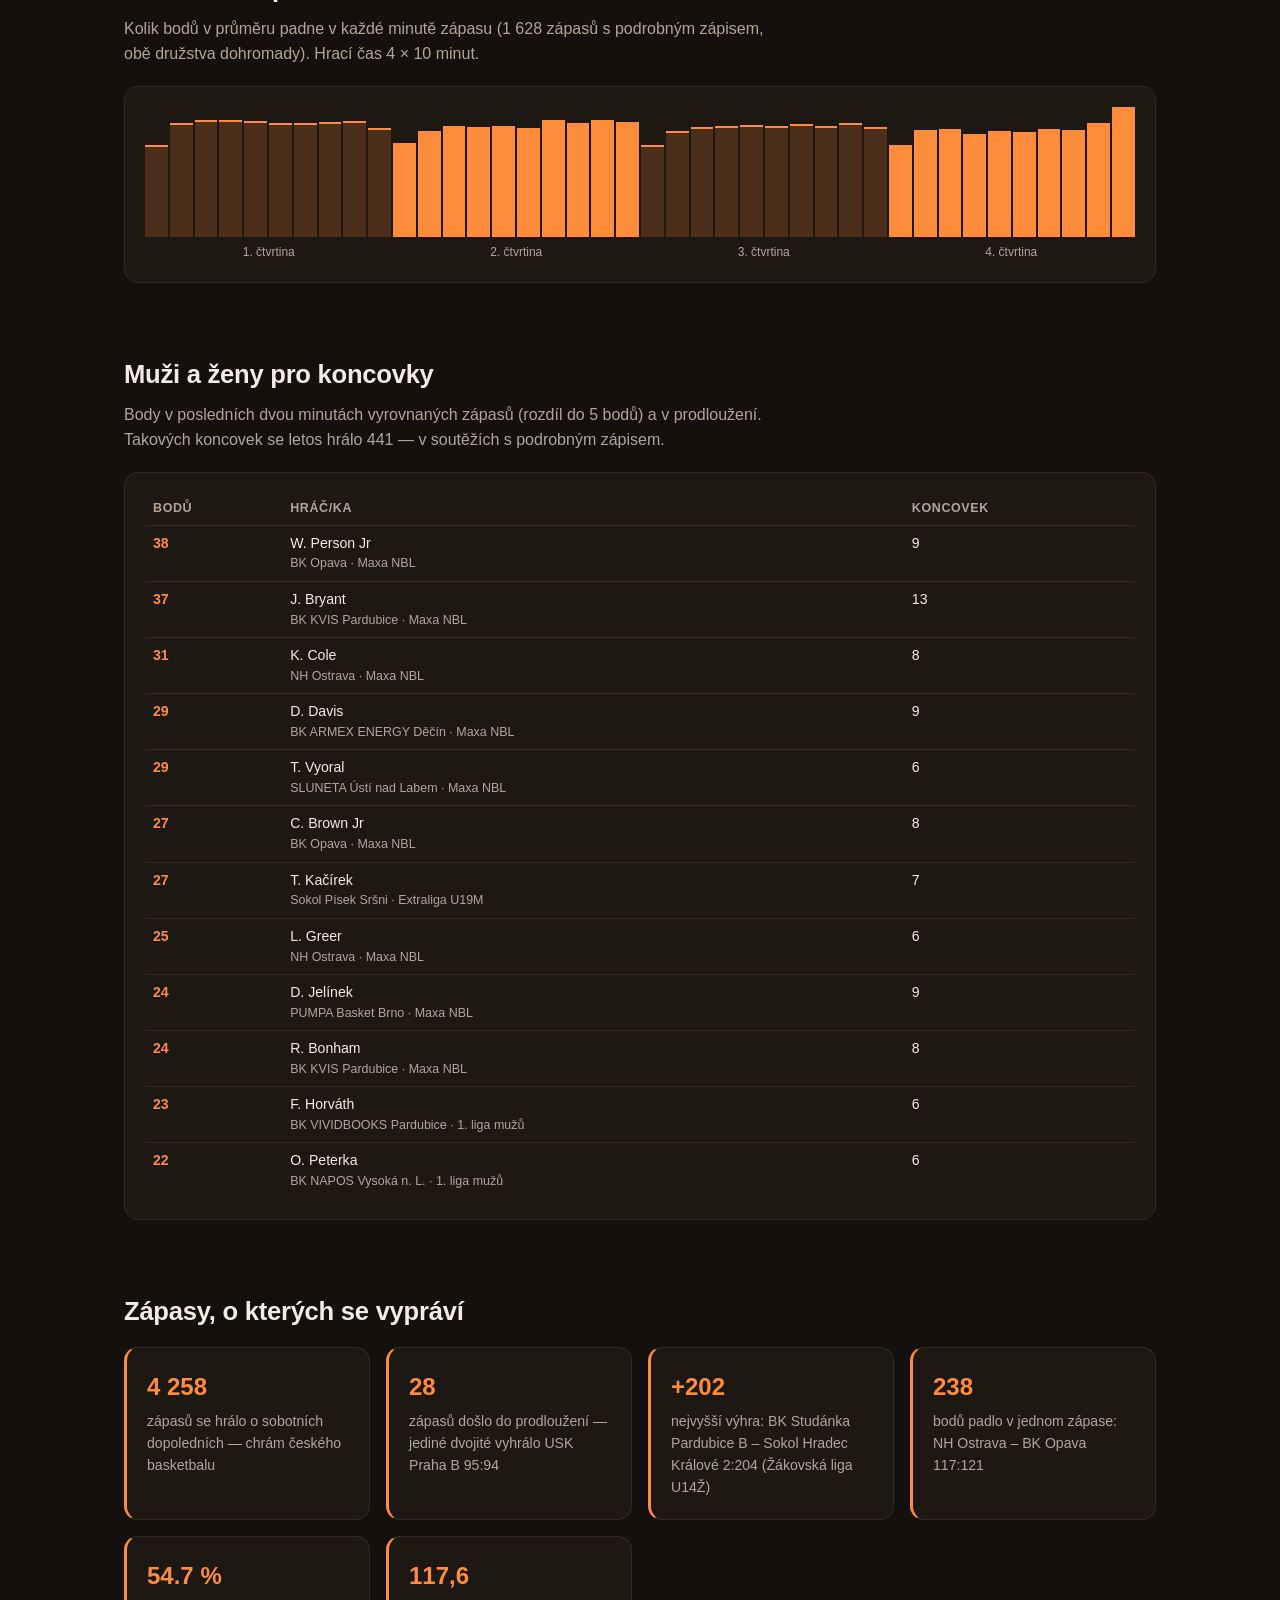
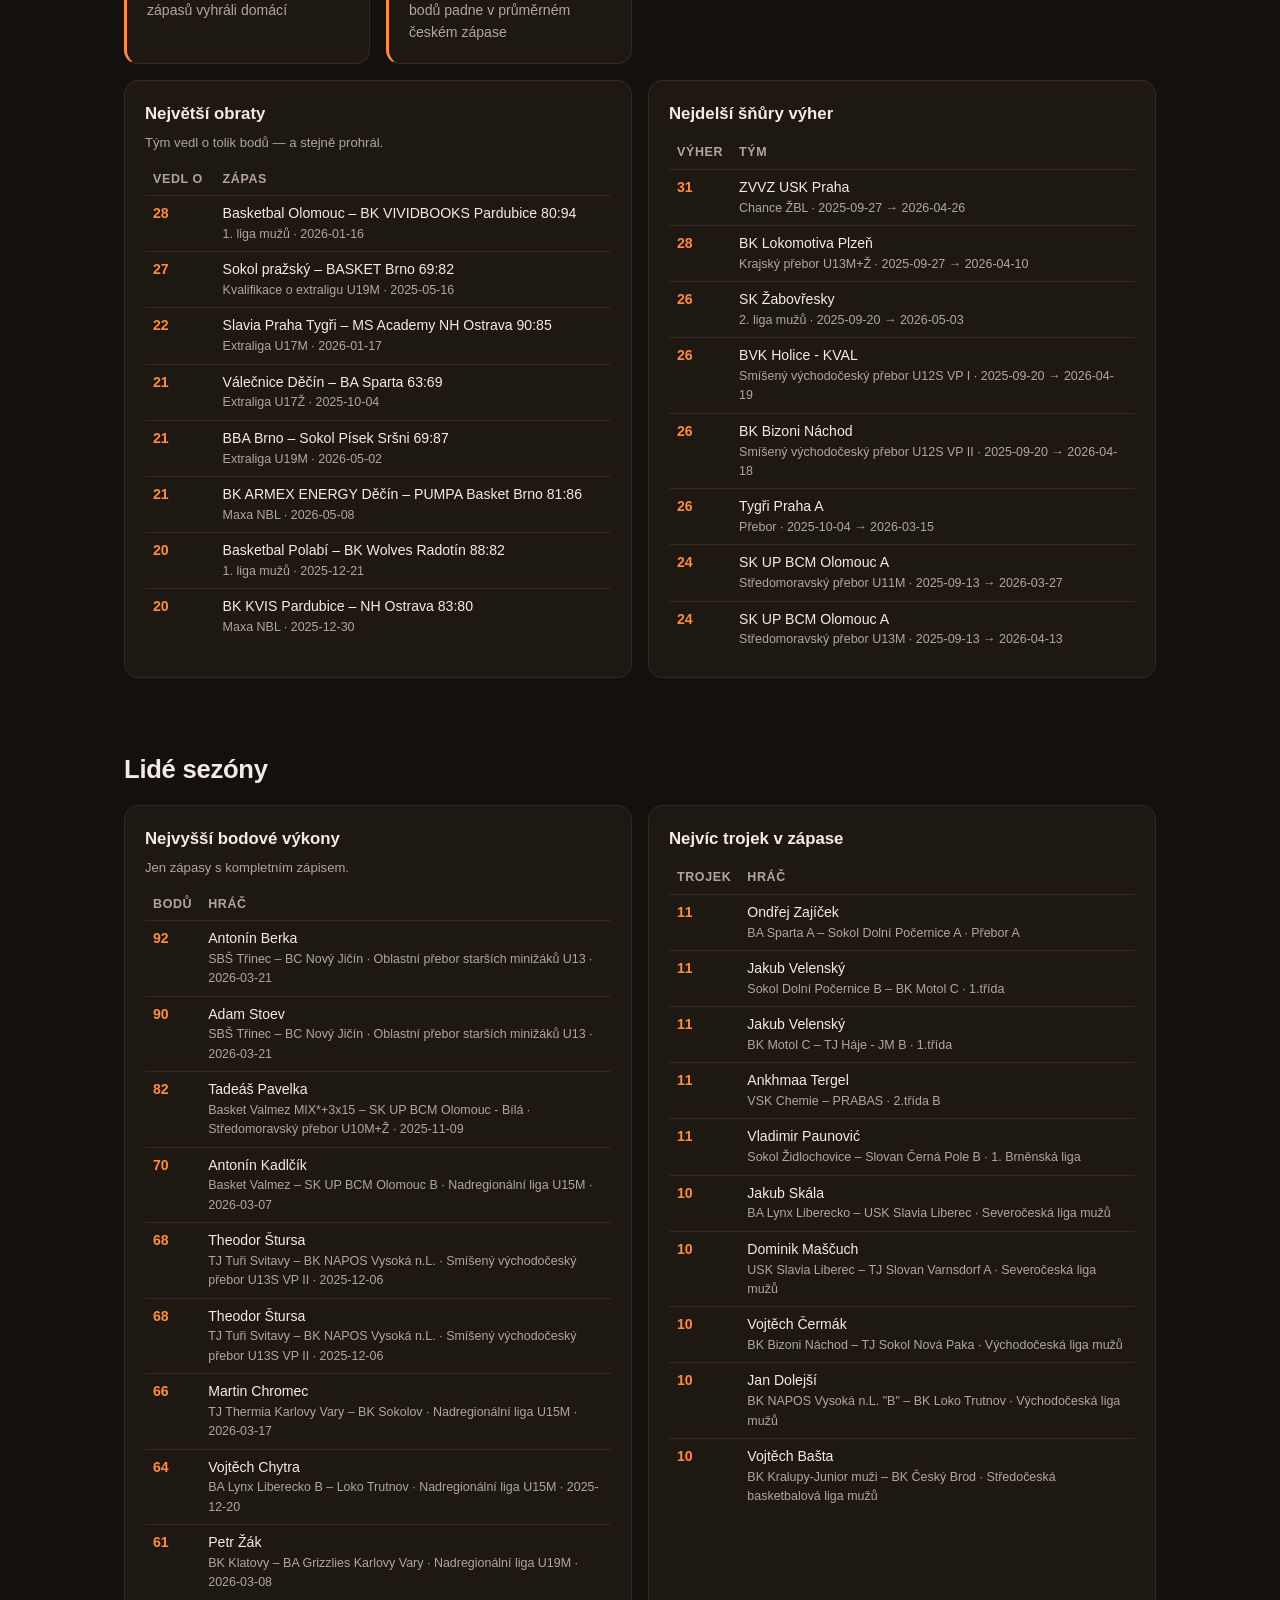
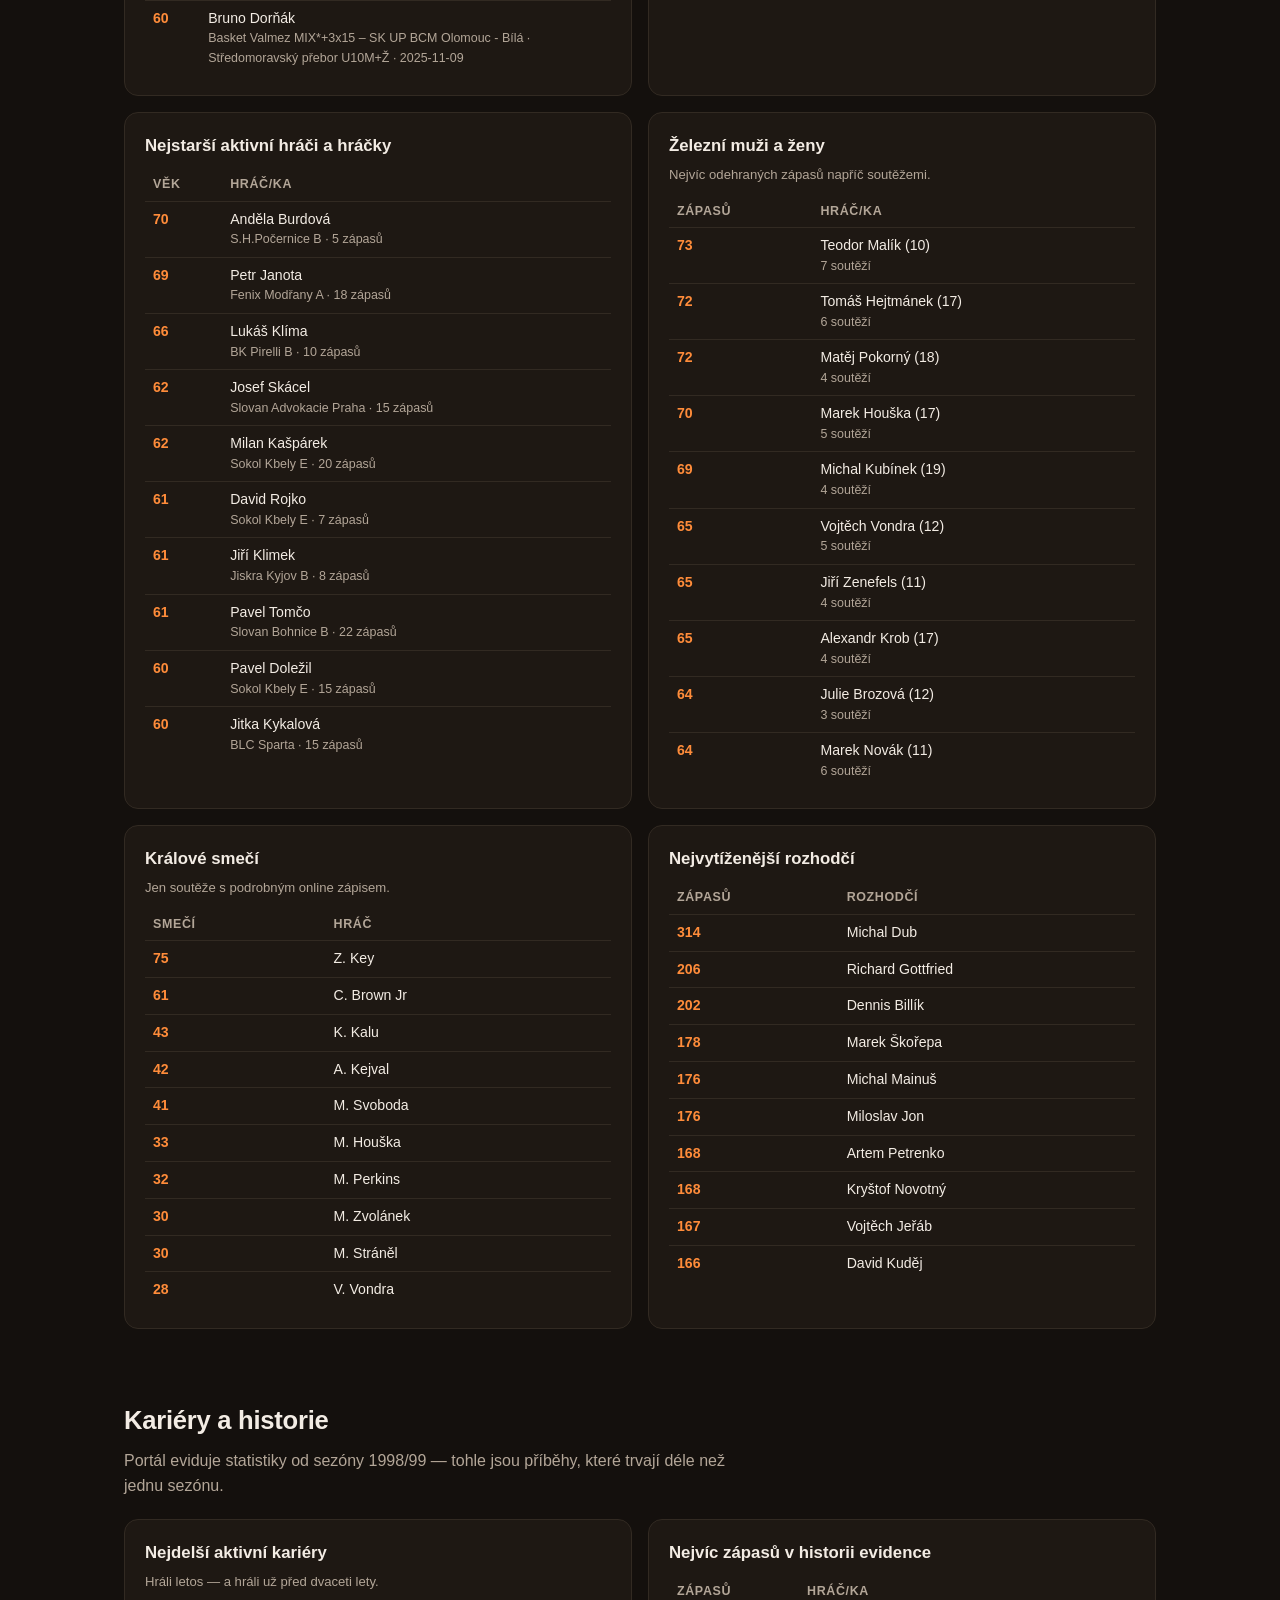
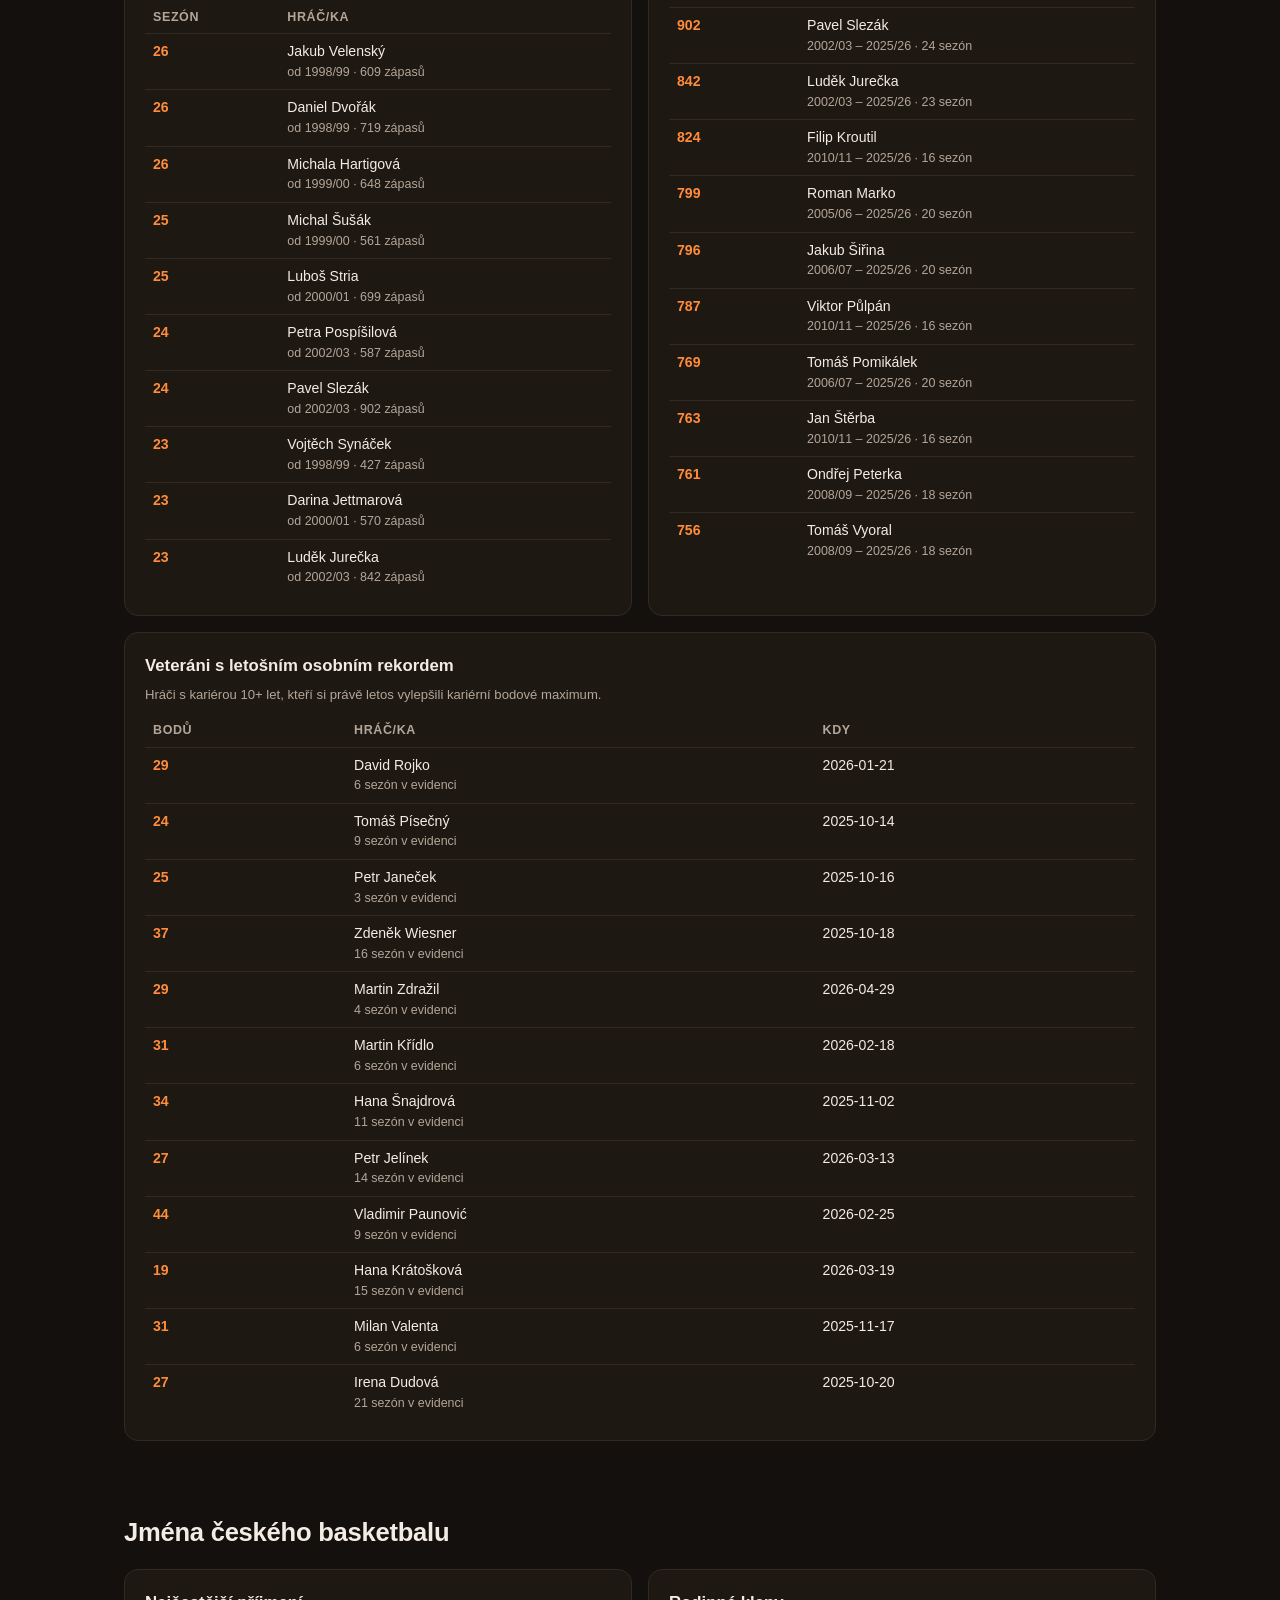
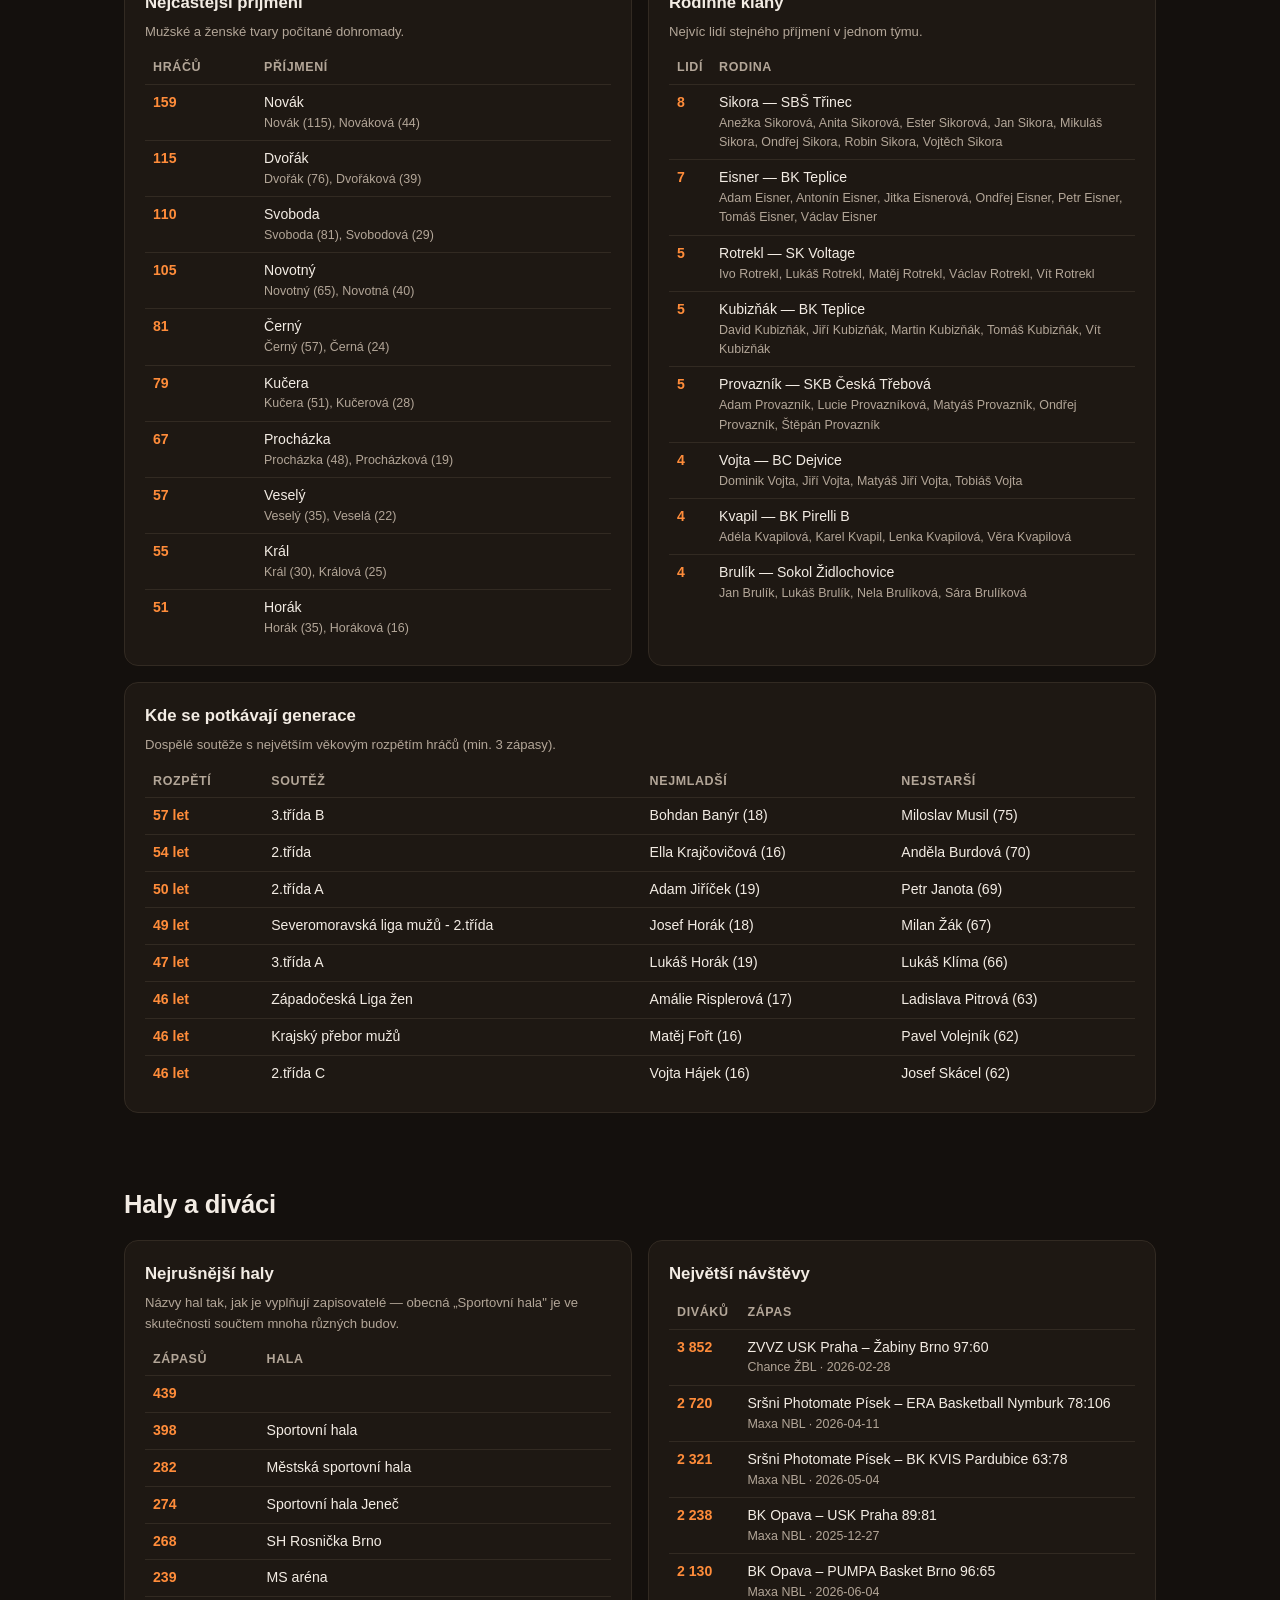
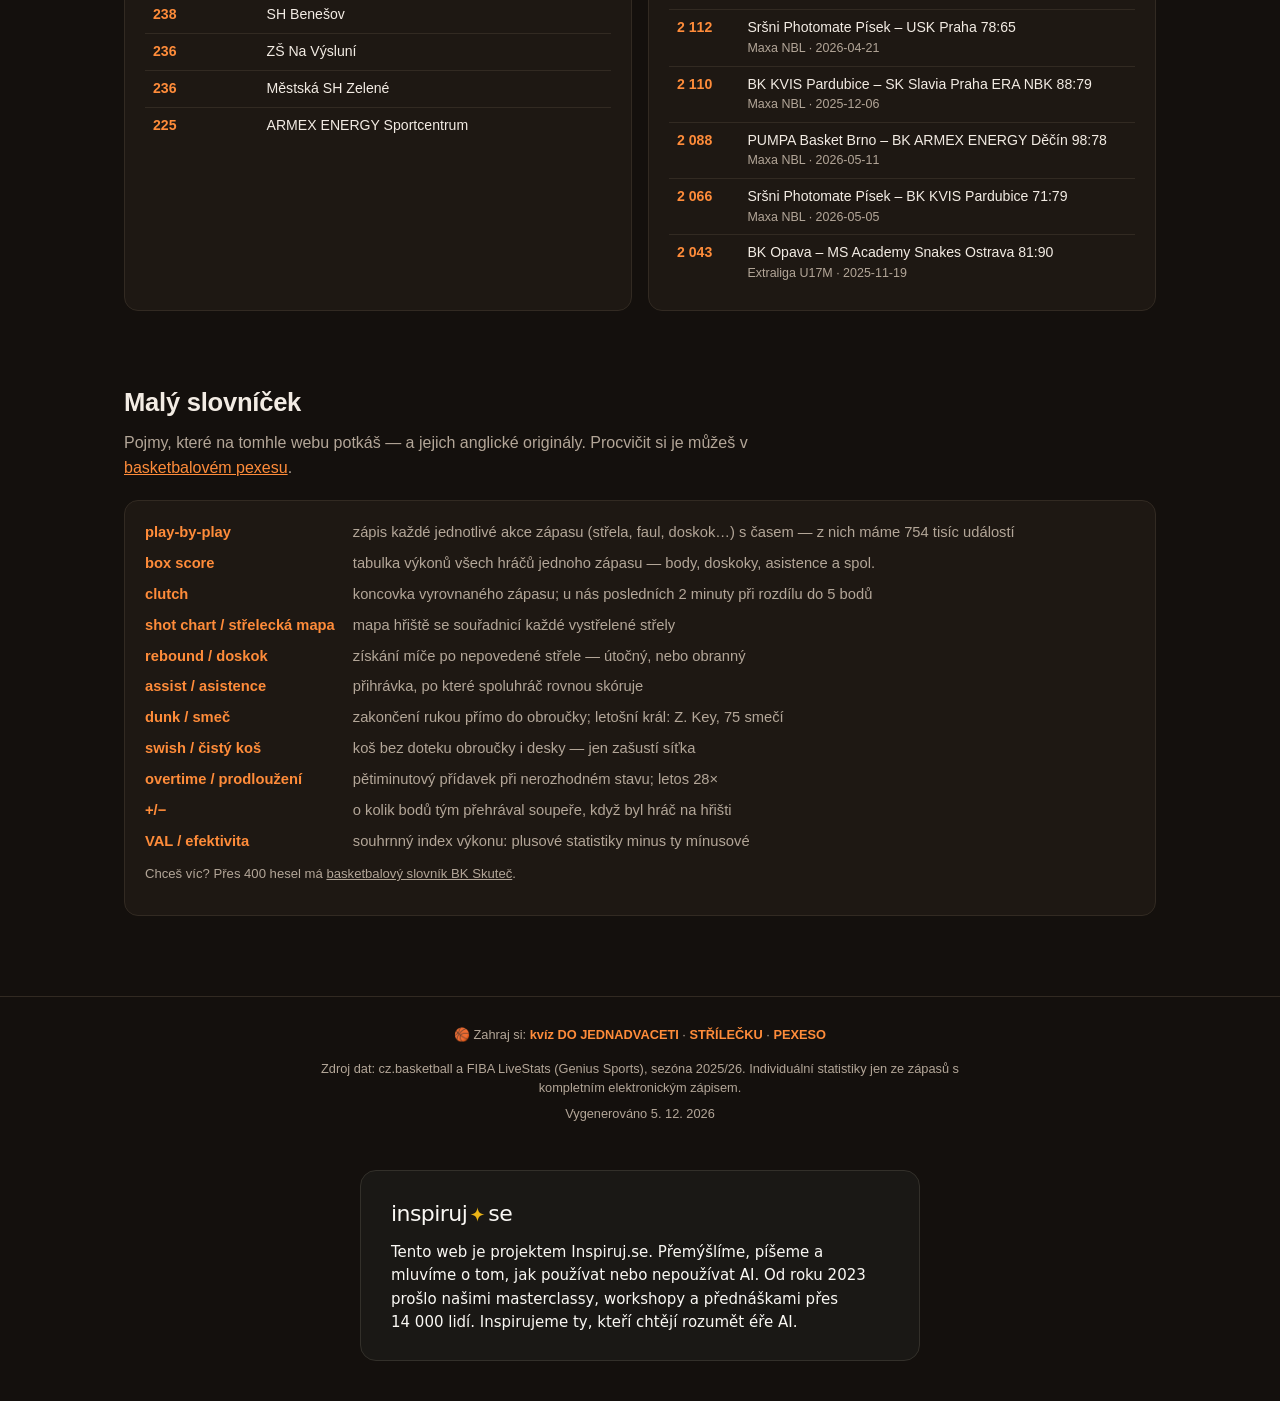
==== commit 4b0ec009: "Count all players who ever appeared, not just those with season stats player_group_stats missed ~130" ====
--- a/web/index.html
+++ b/web/index.html
@@ -20,7 +20,7 @@
 
 <section id="hledani">
   <h2>Najdi hráče nebo hráčku</h2>
-  <p class="section-note">Všech 22 112 lidí, kteří letos nastoupili k zápasu se
+  <p class="section-note">Všech 23 408 lidí, kteří letos nastoupili k zápasu se
      statistikami — od NBL po minižáky.</p>
   <div class="card">
     <input id="search-input" type="search" placeholder="Začni psát jméno… (např. Novák)" autocomplete="off">
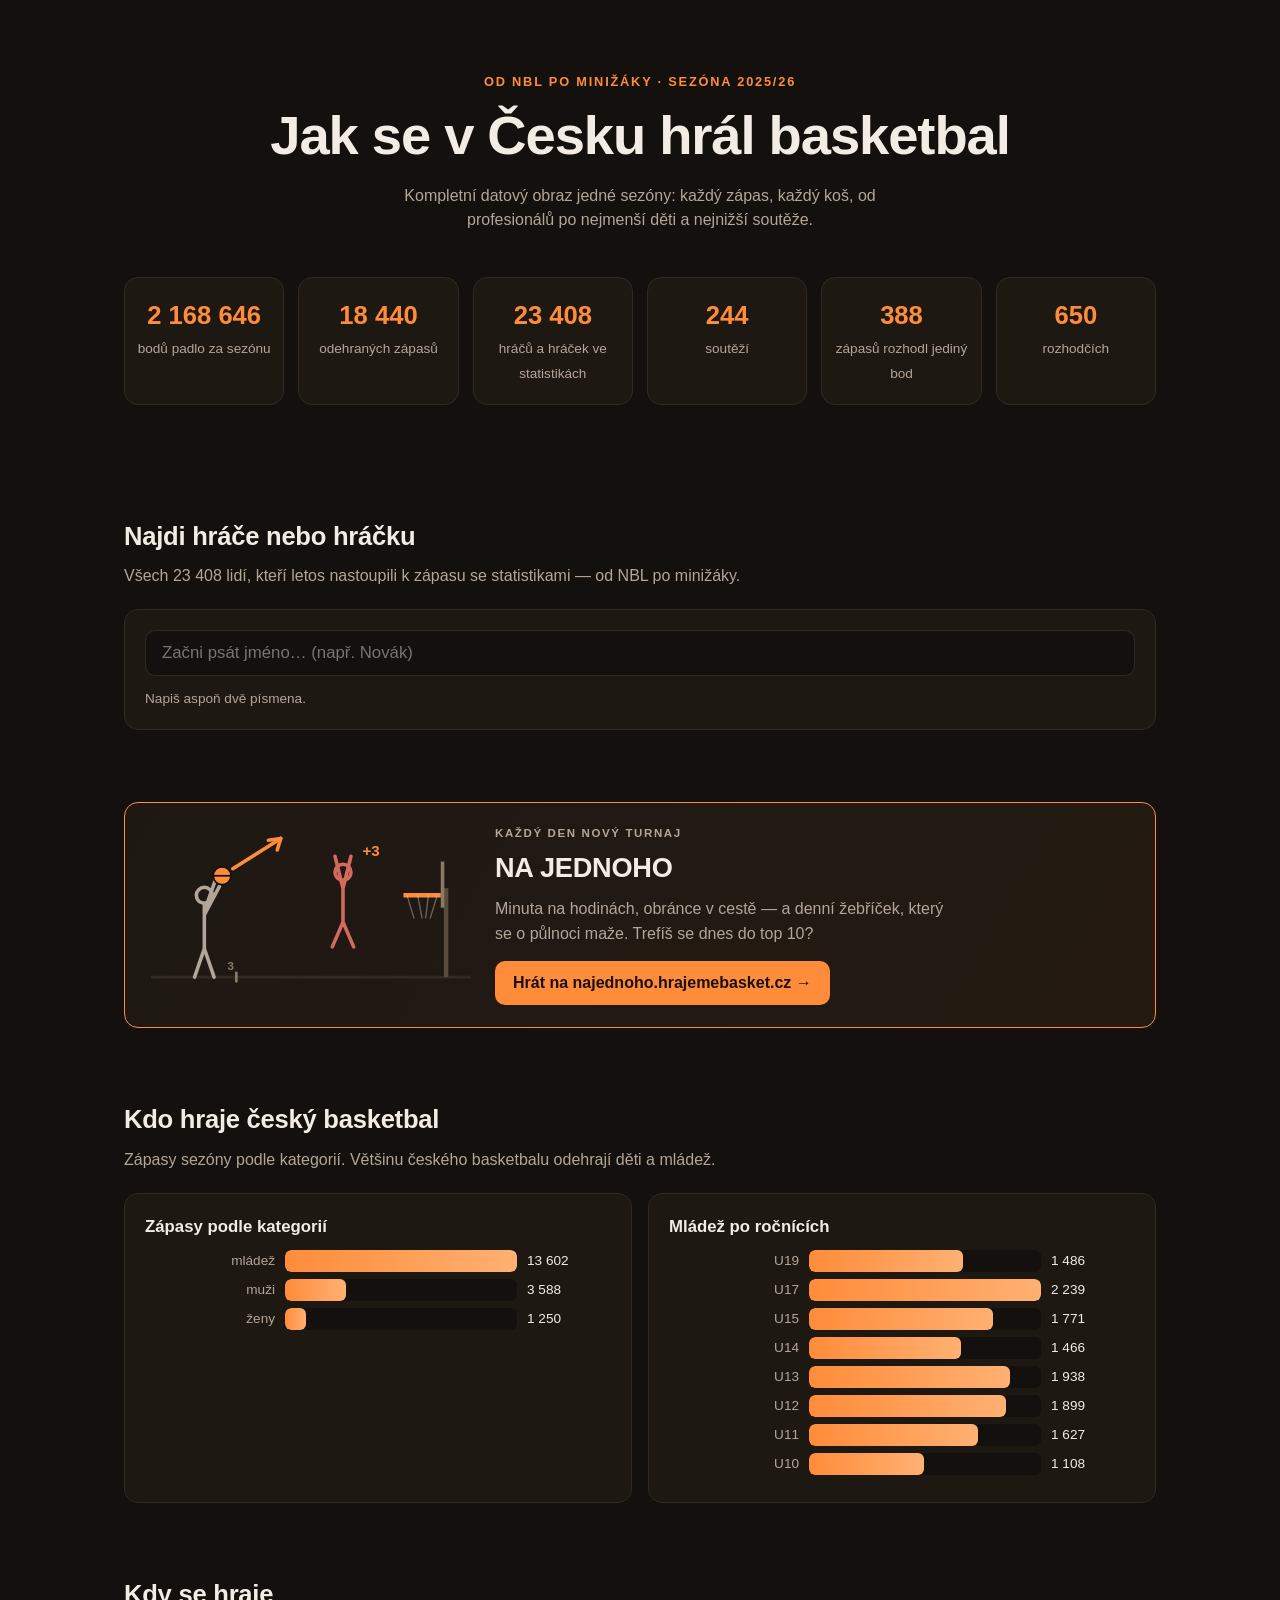
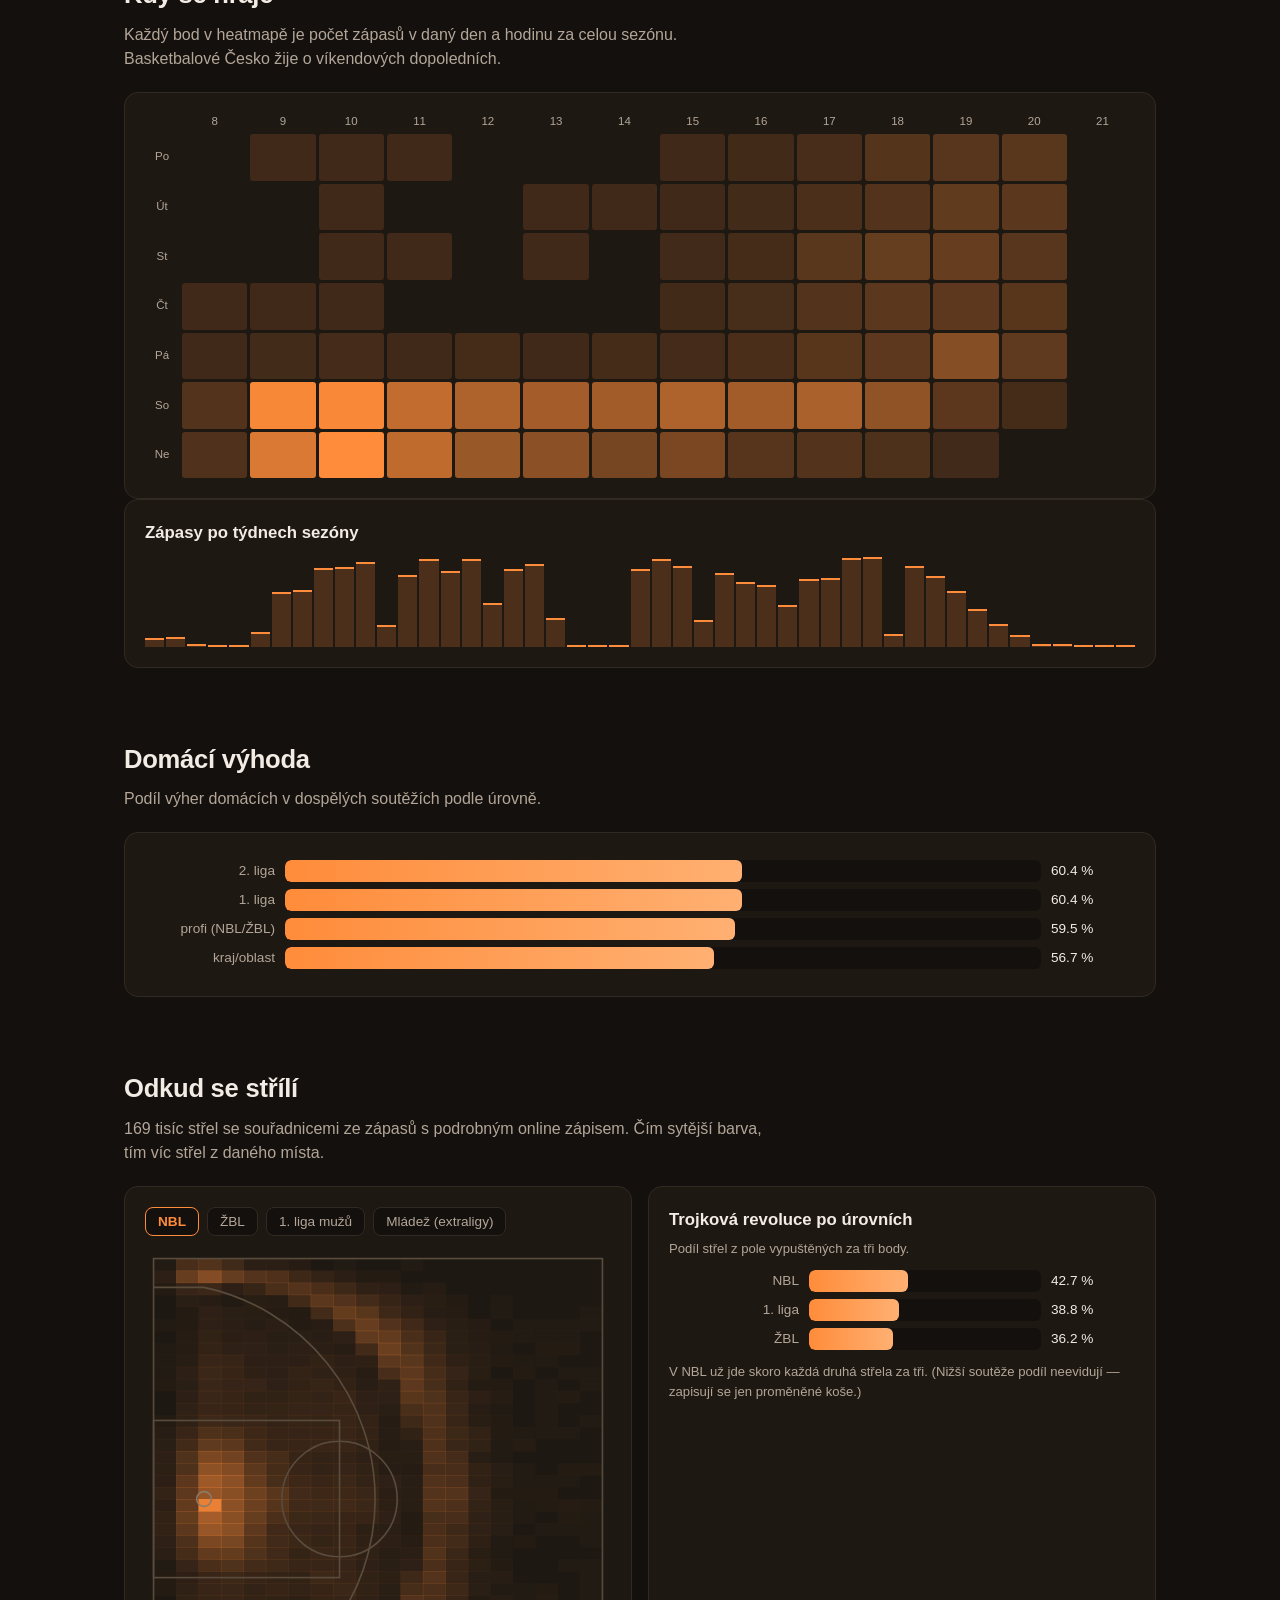
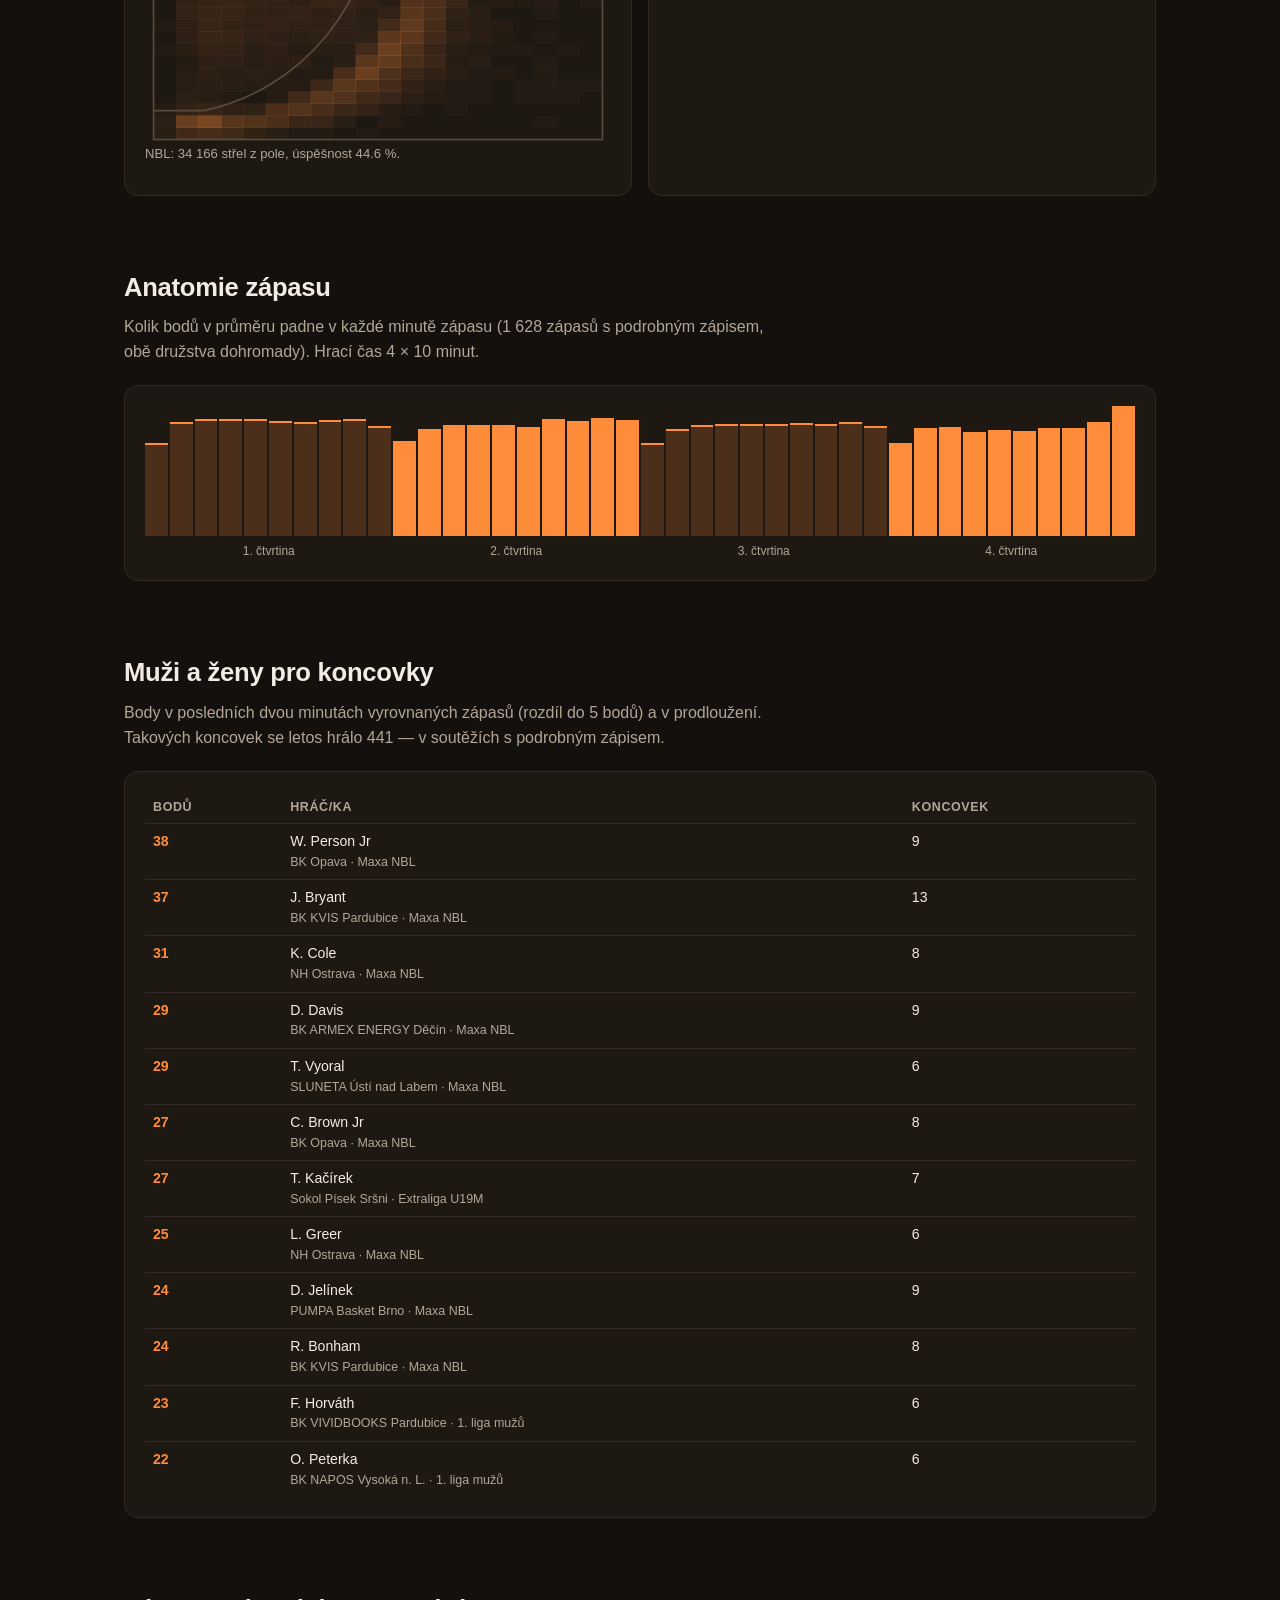
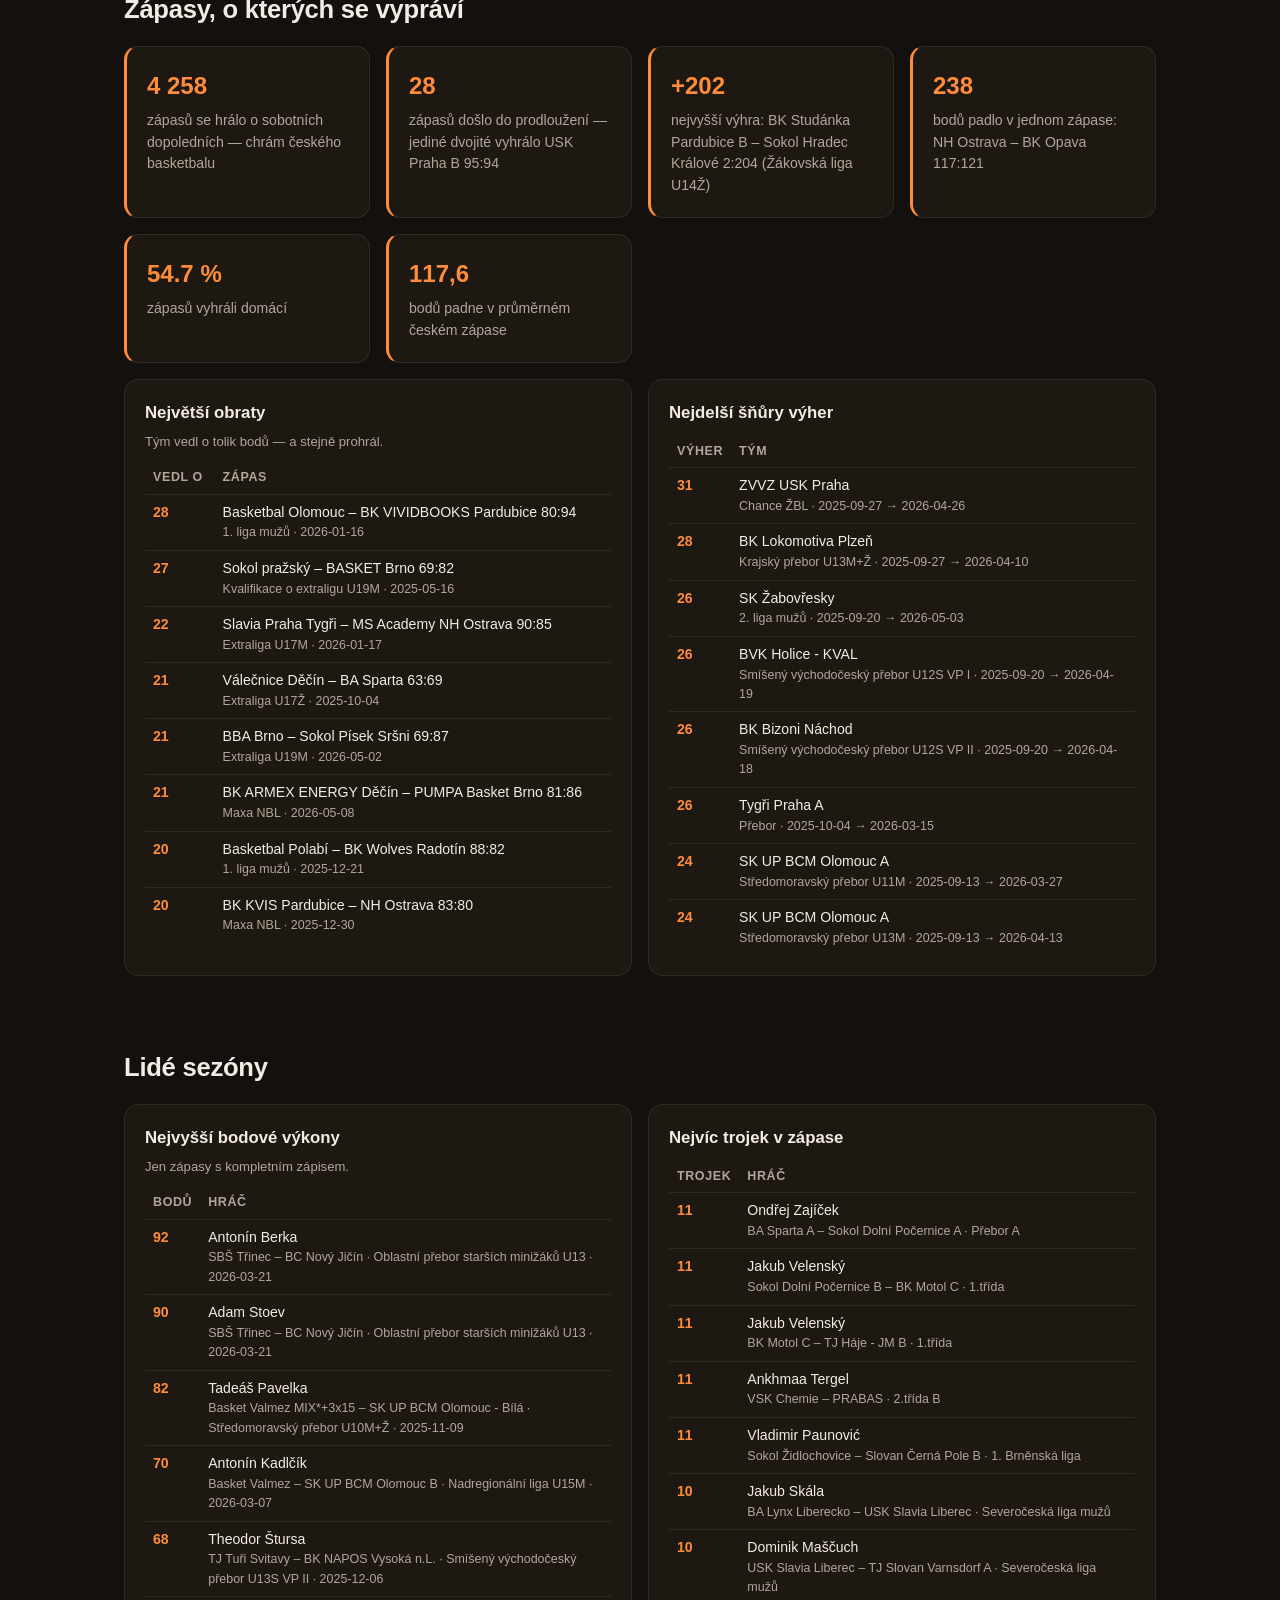
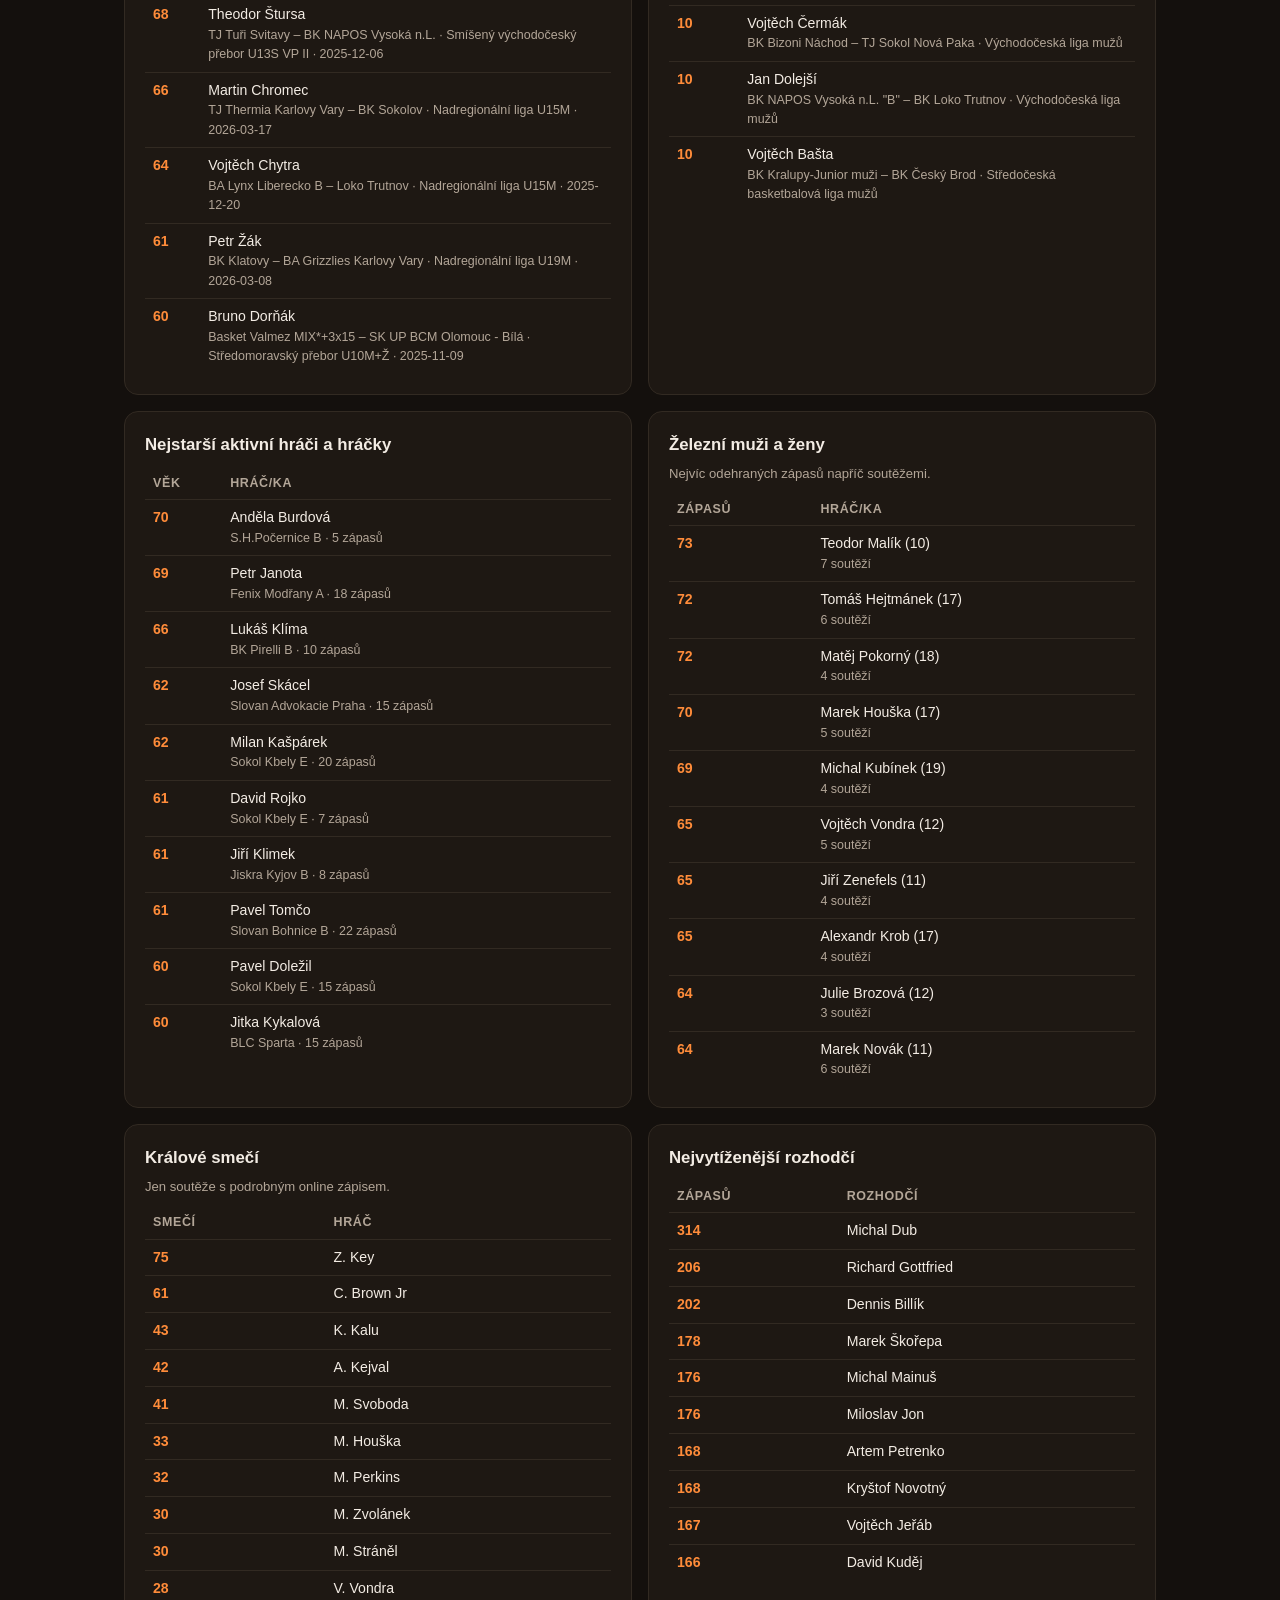
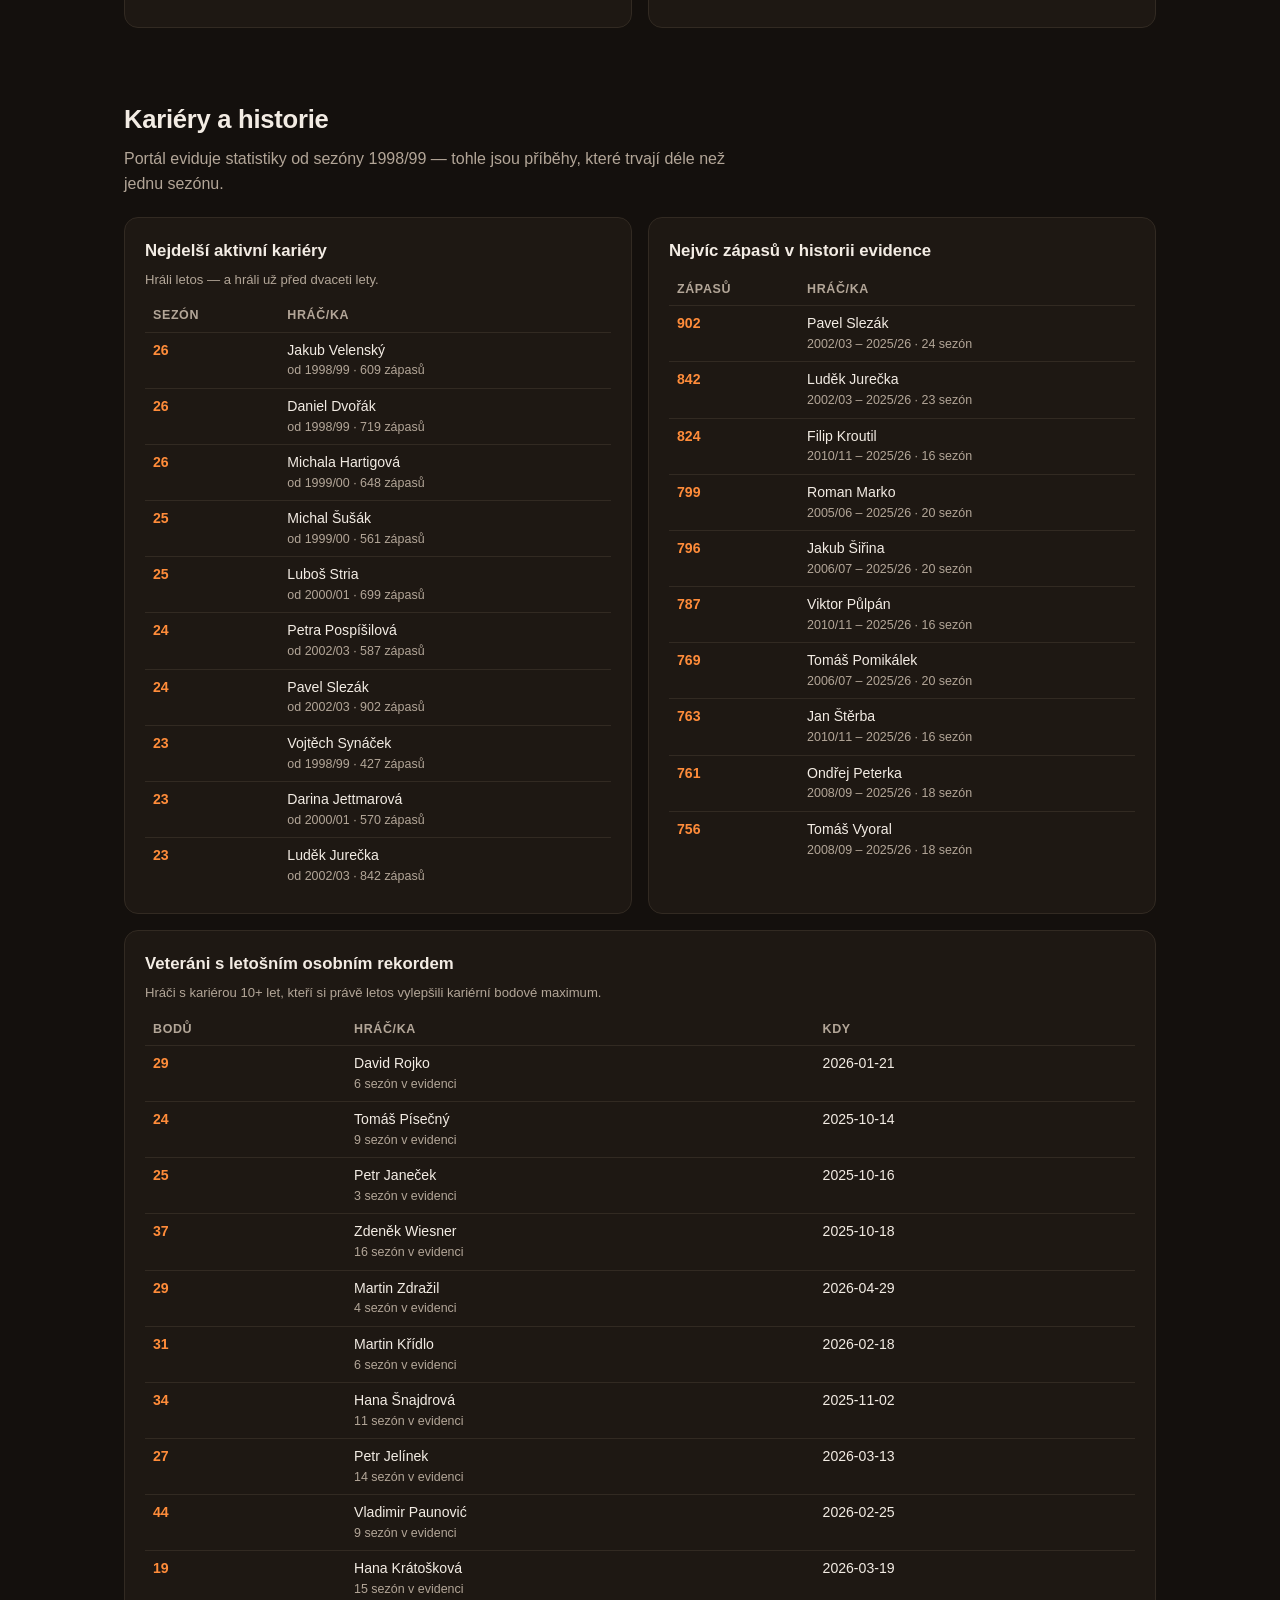
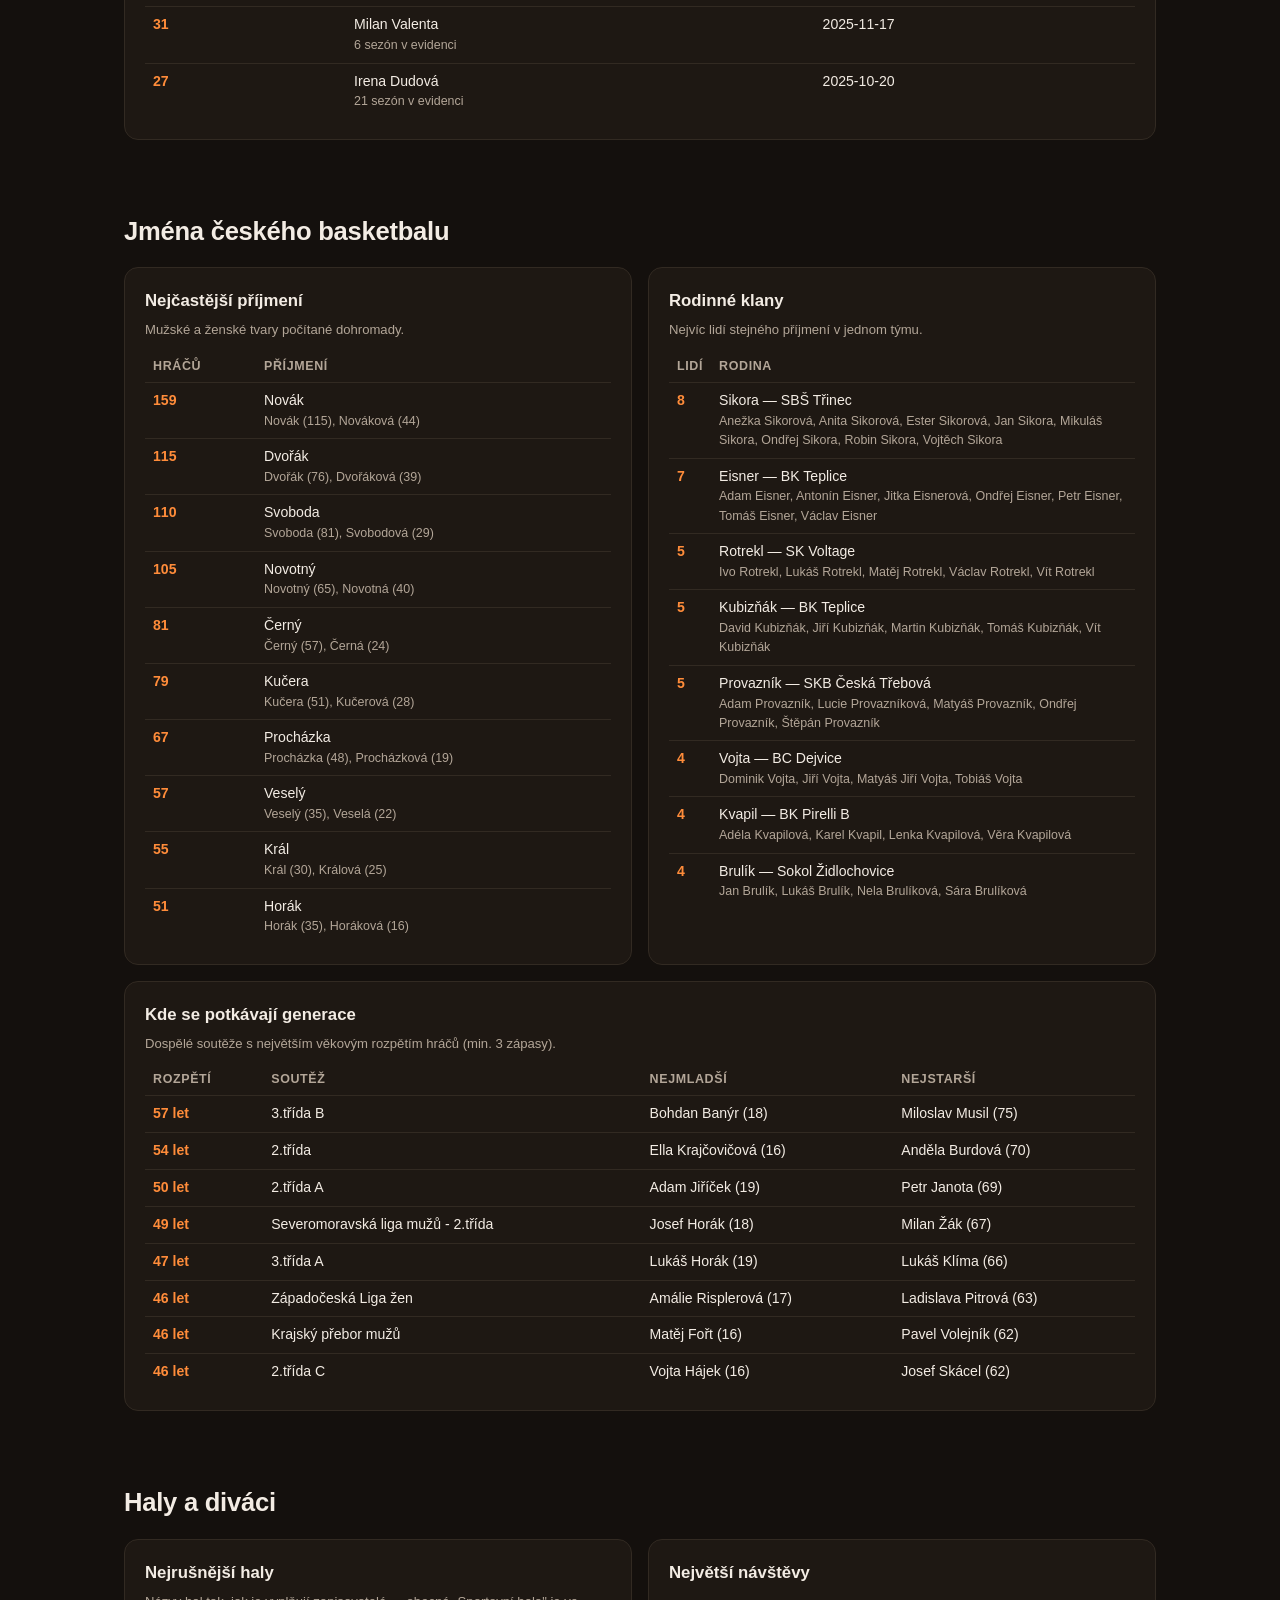
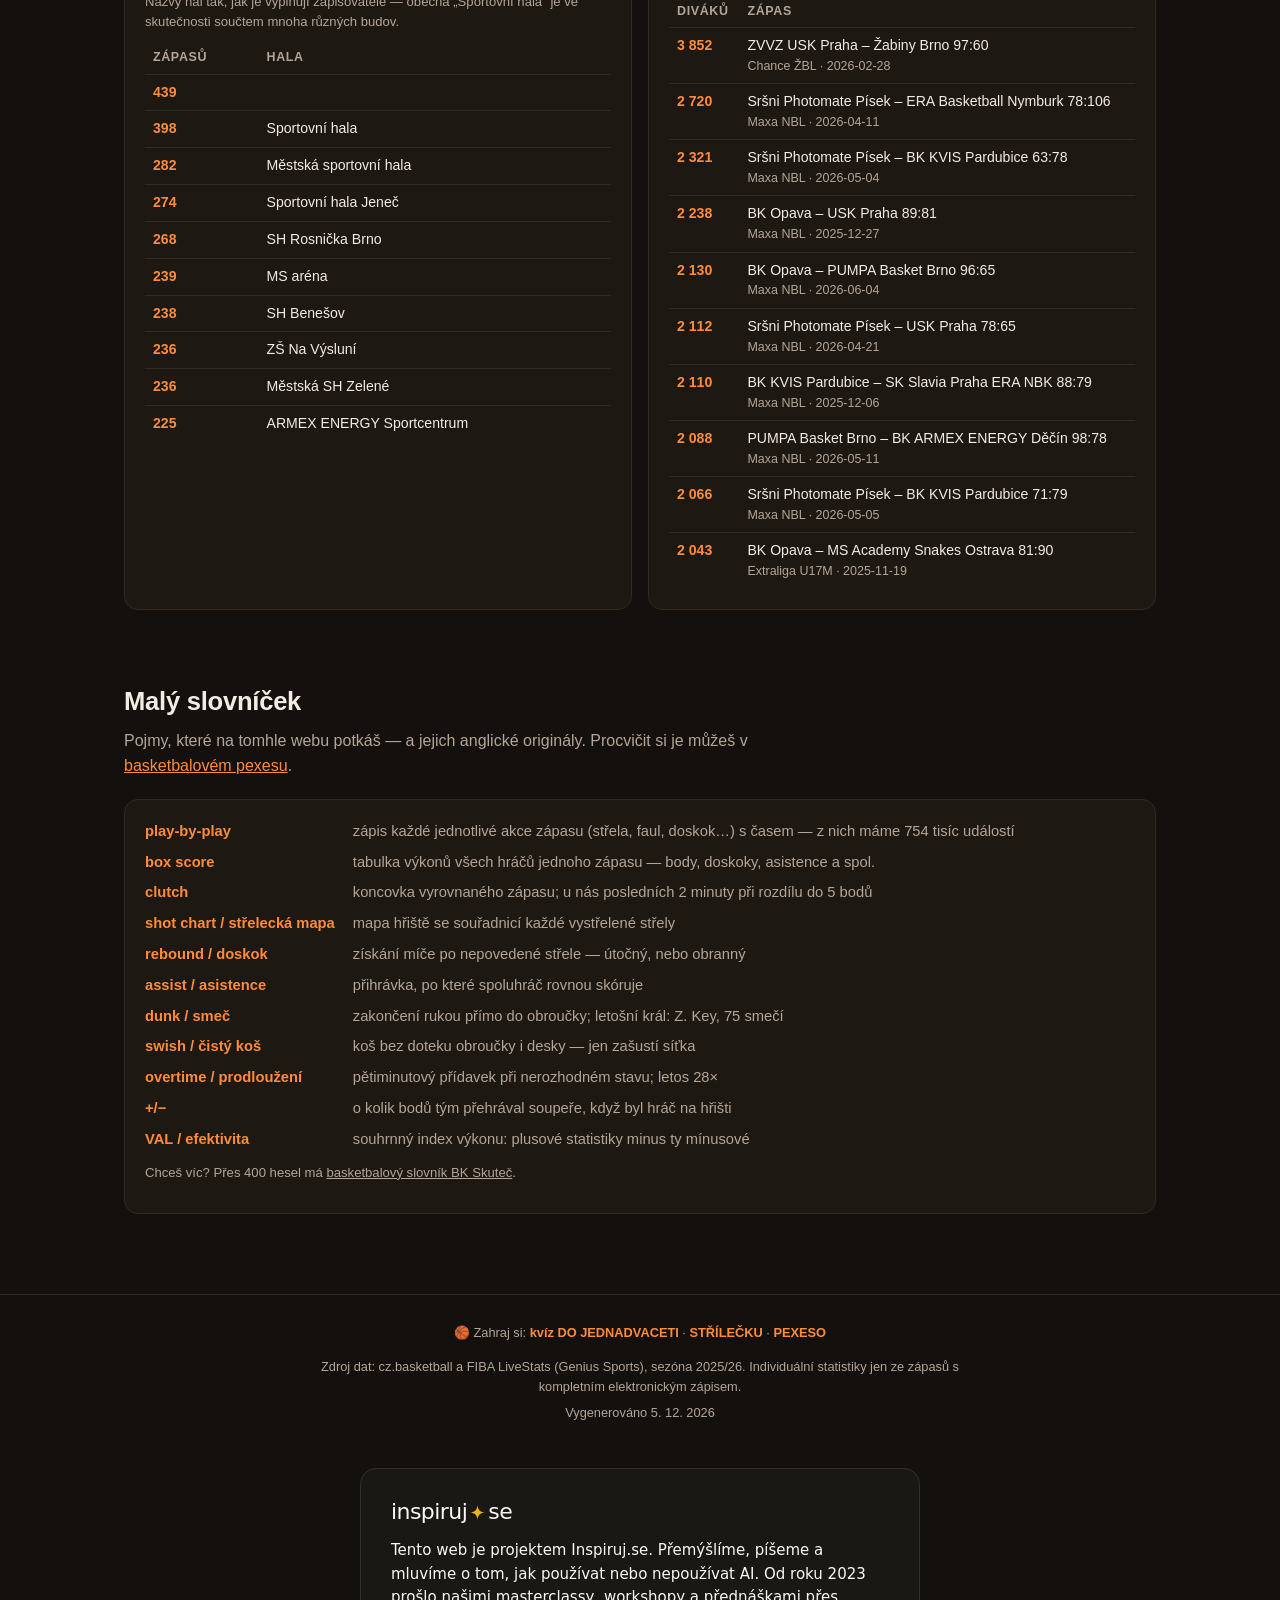
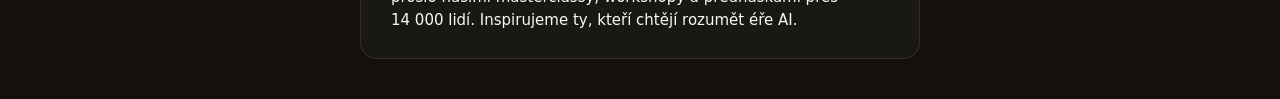
==== commit a5ecd2e7: "Add NA JEDNOHO tournament banner with inline SVG illustration Co-Authored-By: Claude Fable 5 <norepl" ====
--- a/web/index.html
+++ b/web/index.html
@@ -26,6 +26,47 @@
     <input id="search-input" type="search" placeholder="Začni psát jméno… (např. Novák)" autocomplete="off">
     <div id="search-results"></div>
   </div>
+</section>
+
+<section id="turnaj">
+  <a class="turnaj-banner" href="https://najednoho.hrajemebasket.cz" target="_blank" rel="noopener">
+    <svg viewBox="0 0 360 200" role="img" aria-label="Hra NA JEDNOHO — střelec proti obránci">
+      <!-- palubovka -->
+      <line x1="0" y1="170" x2="360" y2="170" stroke="#322a22" stroke-width="3"/>
+      <line x1="96" y1="164" x2="96" y2="176" stroke="#8a7a68" stroke-width="3"/>
+      <text x="86" y="162" fill="#8a7a68" font-size="13" font-weight="700">3</text>
+      <!-- koš -->
+      <line x1="332" y1="170" x2="332" y2="70" stroke="#5a4c3d" stroke-width="5"/>
+      <line x1="328" y1="40" x2="328" y2="92" stroke="#8a7a68" stroke-width="4"/>
+      <line x1="284" y1="78" x2="326" y2="78" stroke="#ff8c3a" stroke-width="5"/>
+      <path d="M288 78 L296 104 M300 78 L305 104 M312 78 L309 104 M322 78 L314 104" stroke="rgba(243,236,228,.35)" stroke-width="1.5" fill="none"/>
+      <!-- střelec -->
+      <g stroke="#b3a698" stroke-width="4" stroke-linecap="round" fill="none">
+        <circle cx="60" cy="78" r="9"/>
+        <path d="M60 87 L60 138 M60 138 L49 170 M60 138 L71 170 M60 96 L72 62 M60 100 L77 68"/>
+      </g>
+      <circle cx="80" cy="56" r="10" fill="#ff8c3a" stroke="#14100d" stroke-width="2"/>
+      <line x1="70" y1="56" x2="90" y2="56" stroke="#14100d" stroke-width="2"/>
+      <!-- natahovací šipka -->
+      <g stroke="#ff8c3a" stroke-width="4" stroke-linecap="round">
+        <line x1="92" y1="48" x2="146" y2="14"/>
+        <path d="M146 14 L132 16 M146 14 L142 27" fill="none"/>
+      </g>
+      <!-- obránce ve výskoku -->
+      <g stroke="#d46a5e" stroke-width="4" stroke-linecap="round" fill="none">
+        <circle cx="216" cy="52" r="9"/>
+        <path d="M216 61 L216 108 M216 108 L204 136 M216 108 L228 136 M216 70 L207 34 M216 70 L225 34"/>
+      </g>
+      <text x="238" y="34" fill="#ff8c3a" font-size="17" font-weight="800">+3</text>
+    </svg>
+    <div class="turnaj-text">
+      <p class="turnaj-kicker">Každý den nový turnaj</p>
+      <h2>NA JEDNOHO</h2>
+      <p>Minuta na hodinách, obránce v cestě — a denní žebříček, který se
+         o půlnoci maže. Trefíš se dnes do top 10?</p>
+      <span class="turnaj-cta">Hrát na najednoho.hrajemebasket.cz →</span>
+    </div>
+  </a>
 </section>
 
 <section id="kategorie">
--- a/web/style.css
+++ b/web/style.css
@@ -131,6 +131,46 @@
 .ghost p { color: var(--ink-dim); font-size: .88rem; }
 .pending h2::after { content: " ⏳"; }
 
+/* ---------- banner turnaje NA JEDNOHO ---------- */
+.turnaj-banner {
+  display: grid;
+  grid-template-columns: minmax(200px, 320px) 1fr;
+  gap: 24px;
+  align-items: center;
+  background: linear-gradient(120deg, var(--bg-card), #241a12);
+  border: 1px solid var(--accent);
+  border-radius: var(--radius);
+  padding: 22px 26px;
+  text-decoration: none;
+  color: var(--ink);
+}
+.turnaj-banner:hover { background: linear-gradient(120deg, #241c14, #2a1e13); }
+.turnaj-banner svg { width: 100%; height: auto; display: block; }
+.turnaj-kicker {
+  color: var(--accent);
+  text-transform: uppercase;
+  letter-spacing: .14em;
+  font-size: .72rem;
+  font-weight: 700;
+}
+.turnaj-text h2 { font-size: 1.7rem; letter-spacing: -.01em; margin: 4px 0 8px; }
+.turnaj-text p { color: var(--ink-dim); max-width: 460px; }
+.turnaj-cta {
+  display: inline-block;
+  margin-top: 14px;
+  background: var(--accent);
+  color: #1a100e;
+  font-weight: 800;
+  padding: 10px 18px;
+  border-radius: 10px;
+}
+@media (max-width: 700px) {
+  .turnaj-banner { grid-template-columns: 1fr; gap: 10px; }
+  .turnaj-banner svg { max-width: 300px; margin: 0 auto; }
+  .turnaj-text { text-align: center; }
+  .turnaj-text p { margin: 0 auto; }
+}
+
 /* ---------- vyhledávání ---------- */
 #search-input {
   width: 100%;
